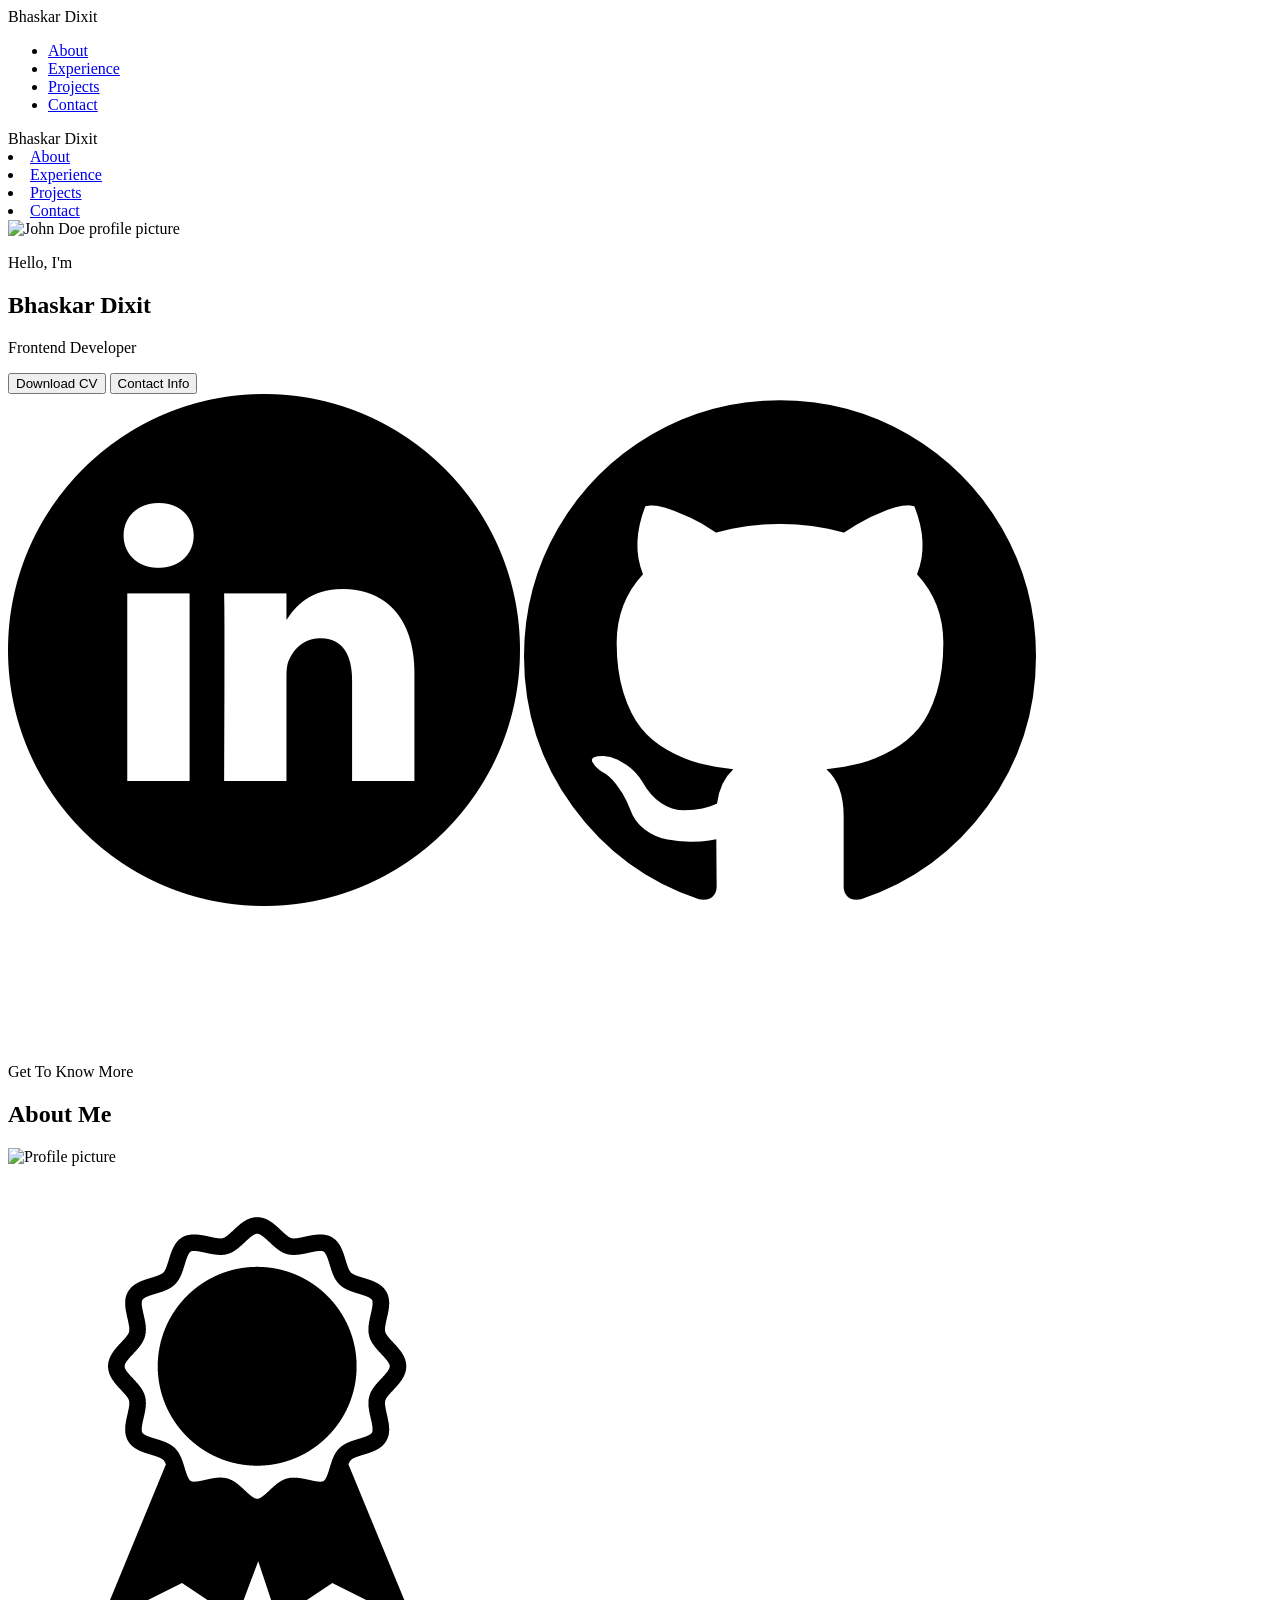
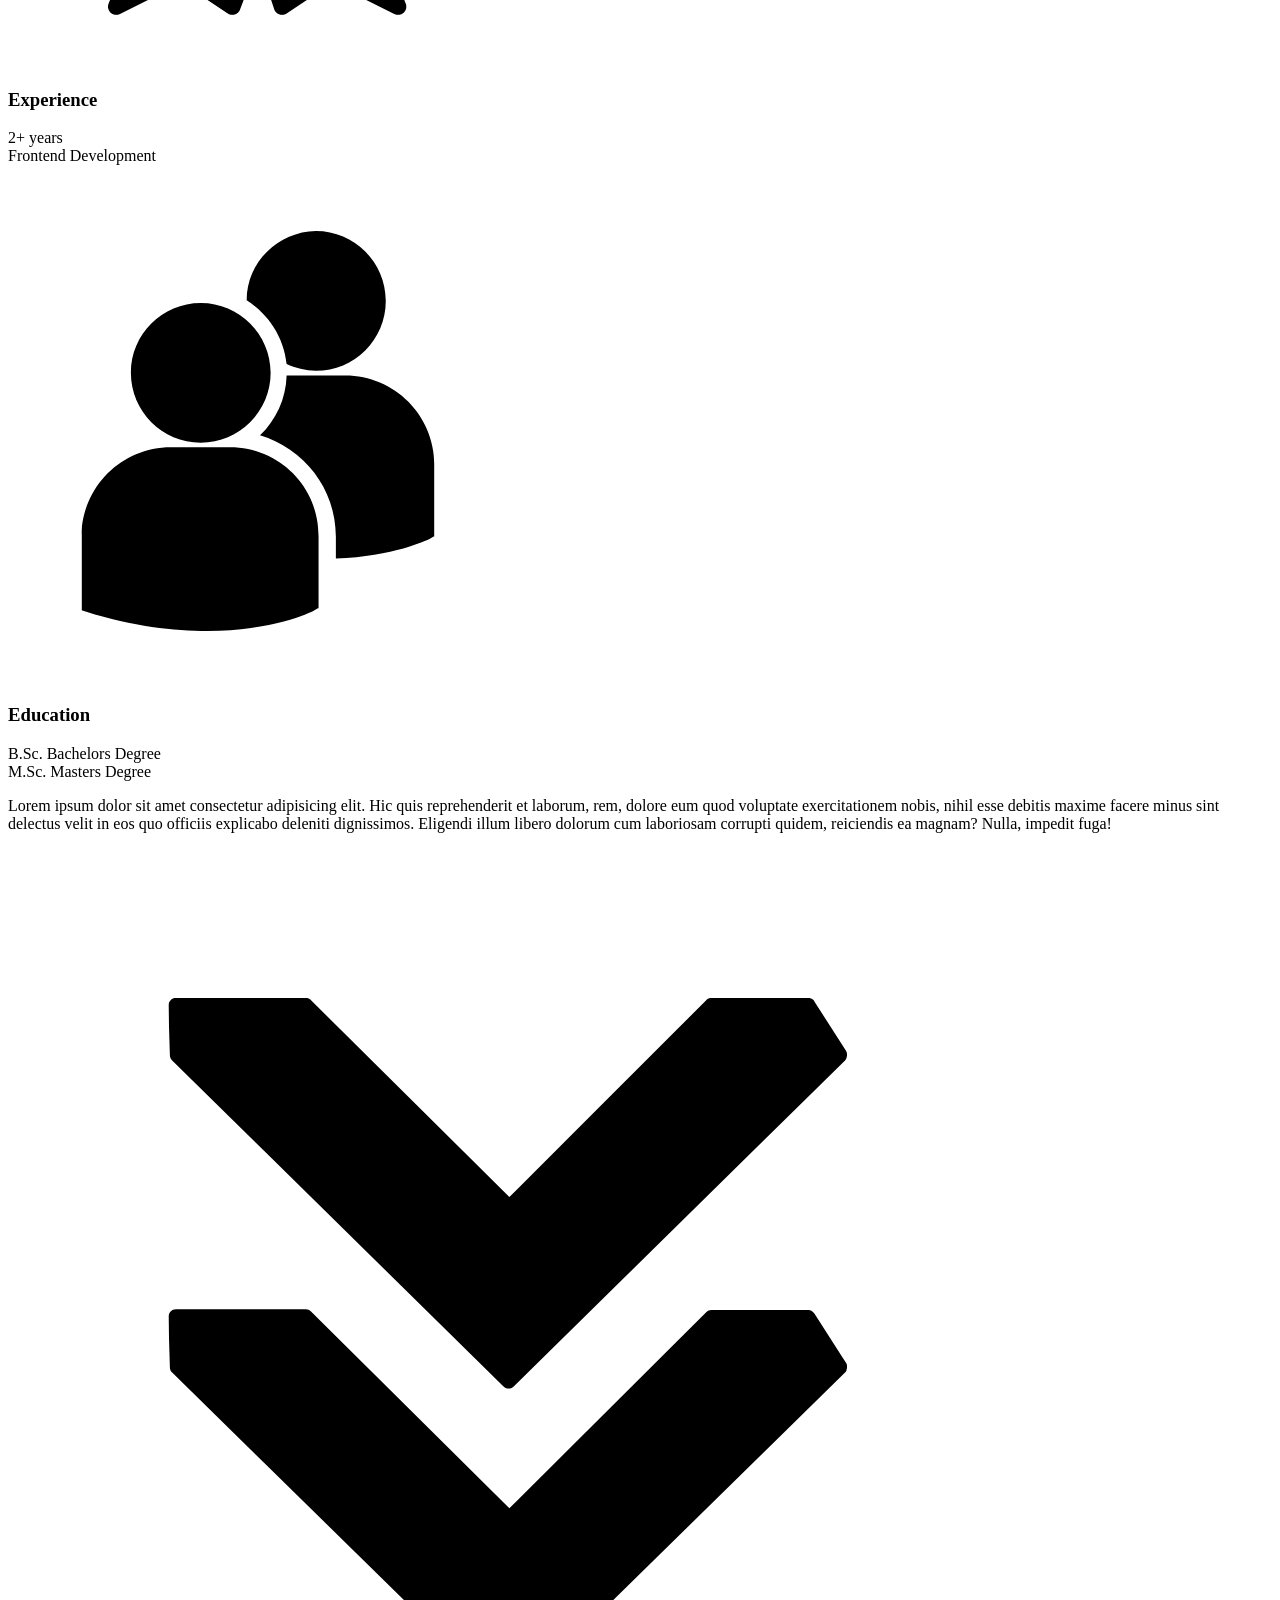
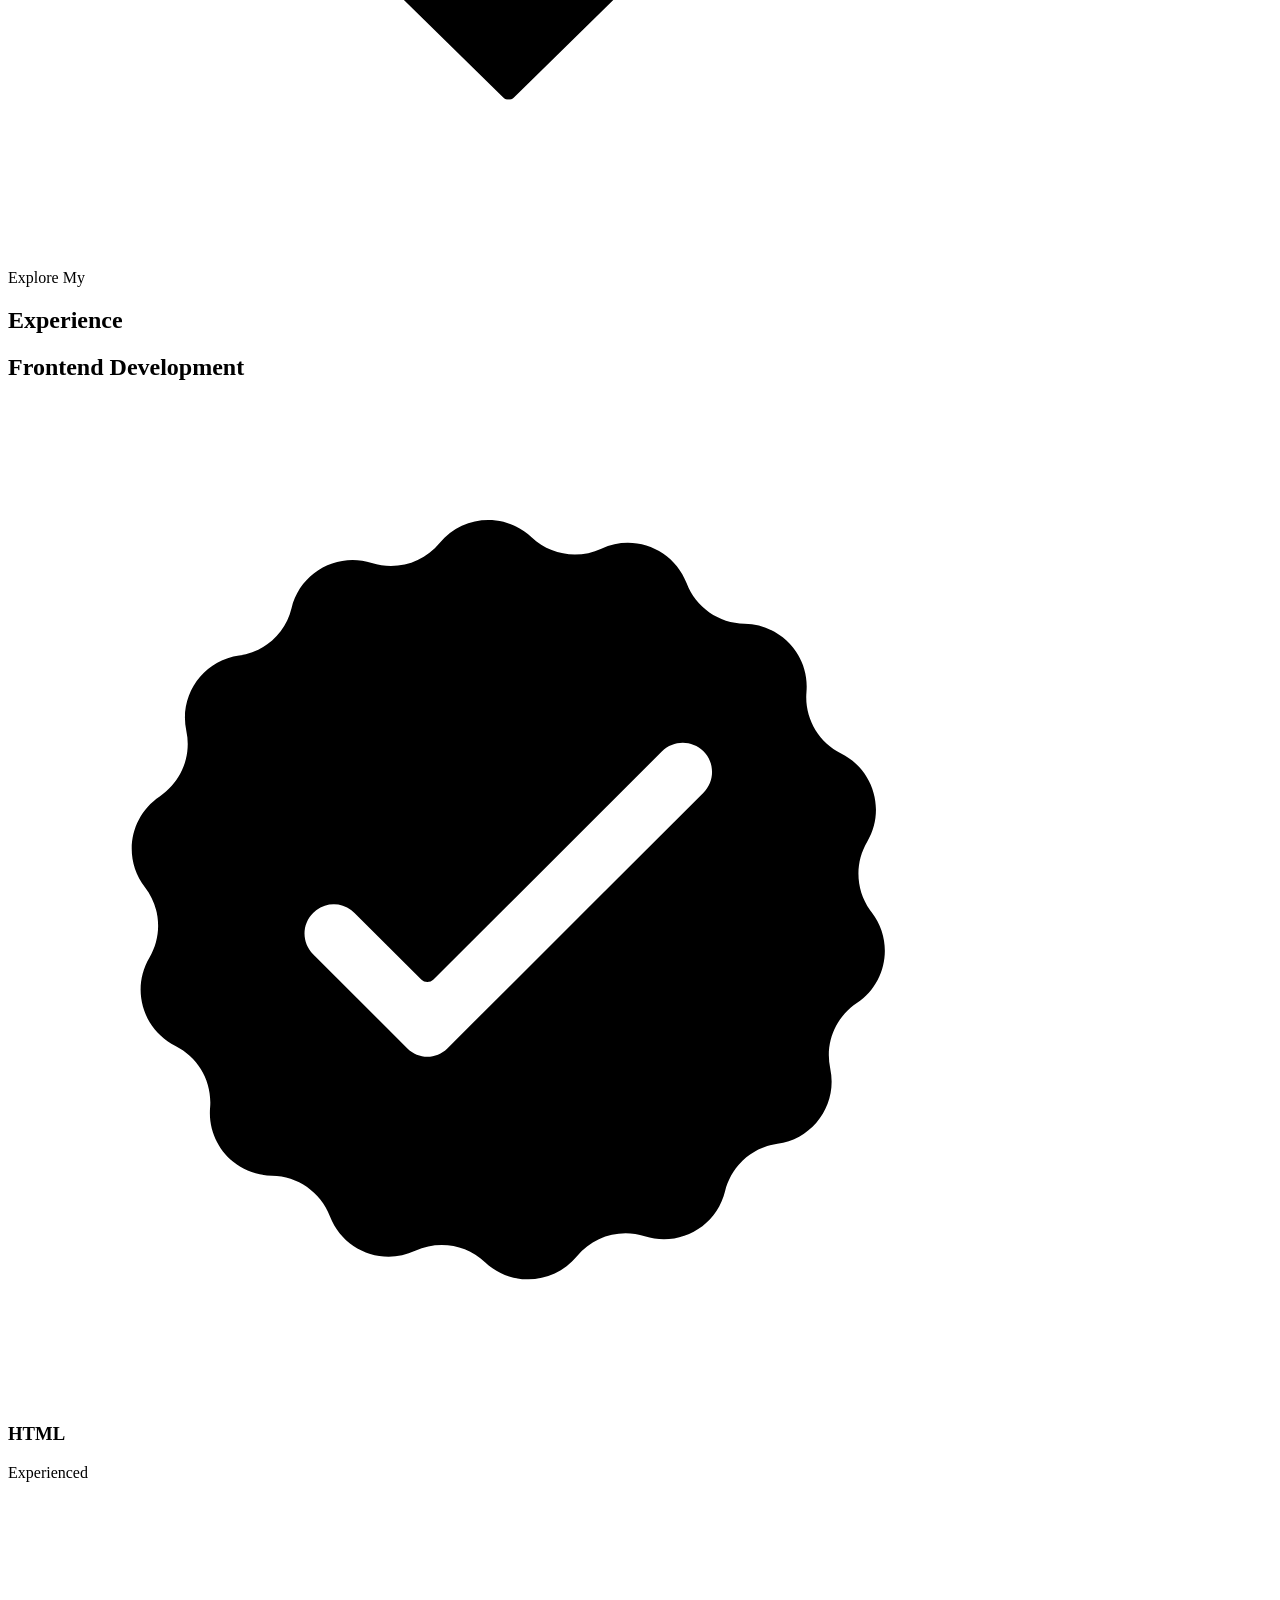
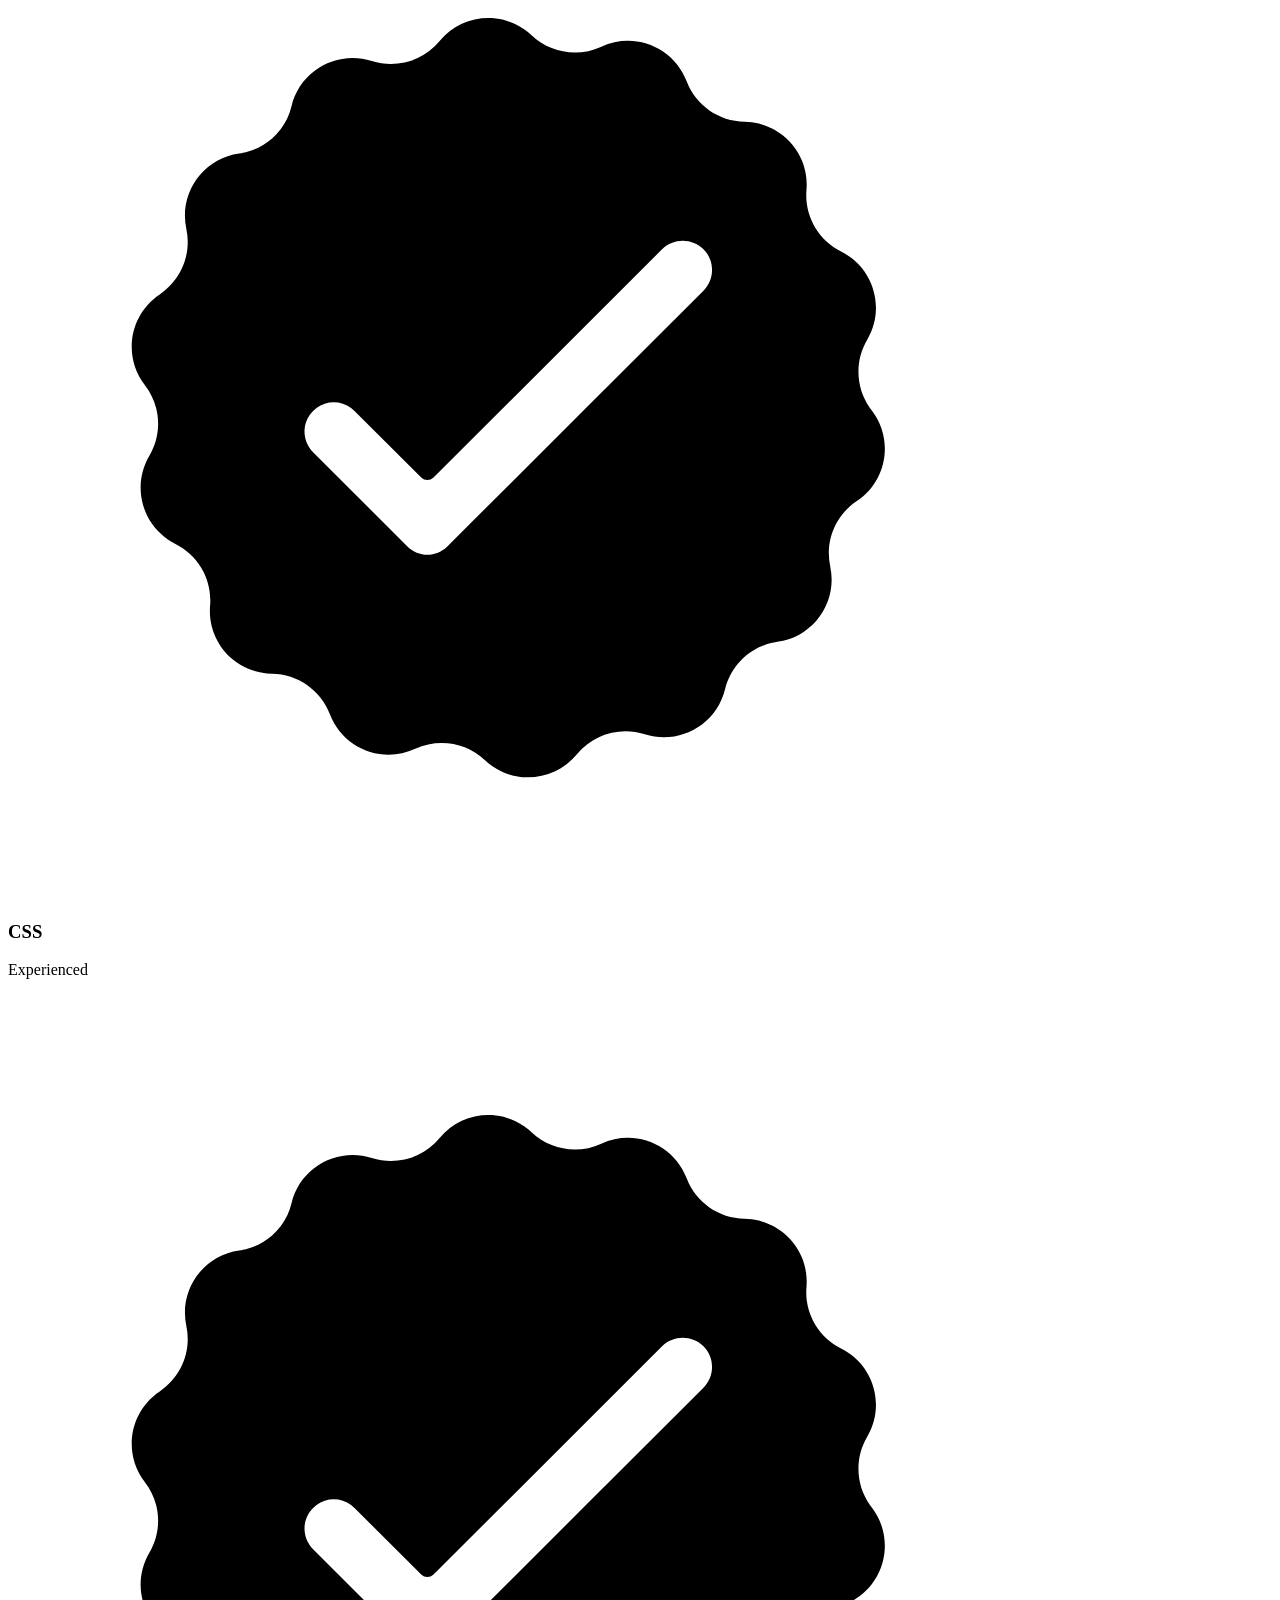
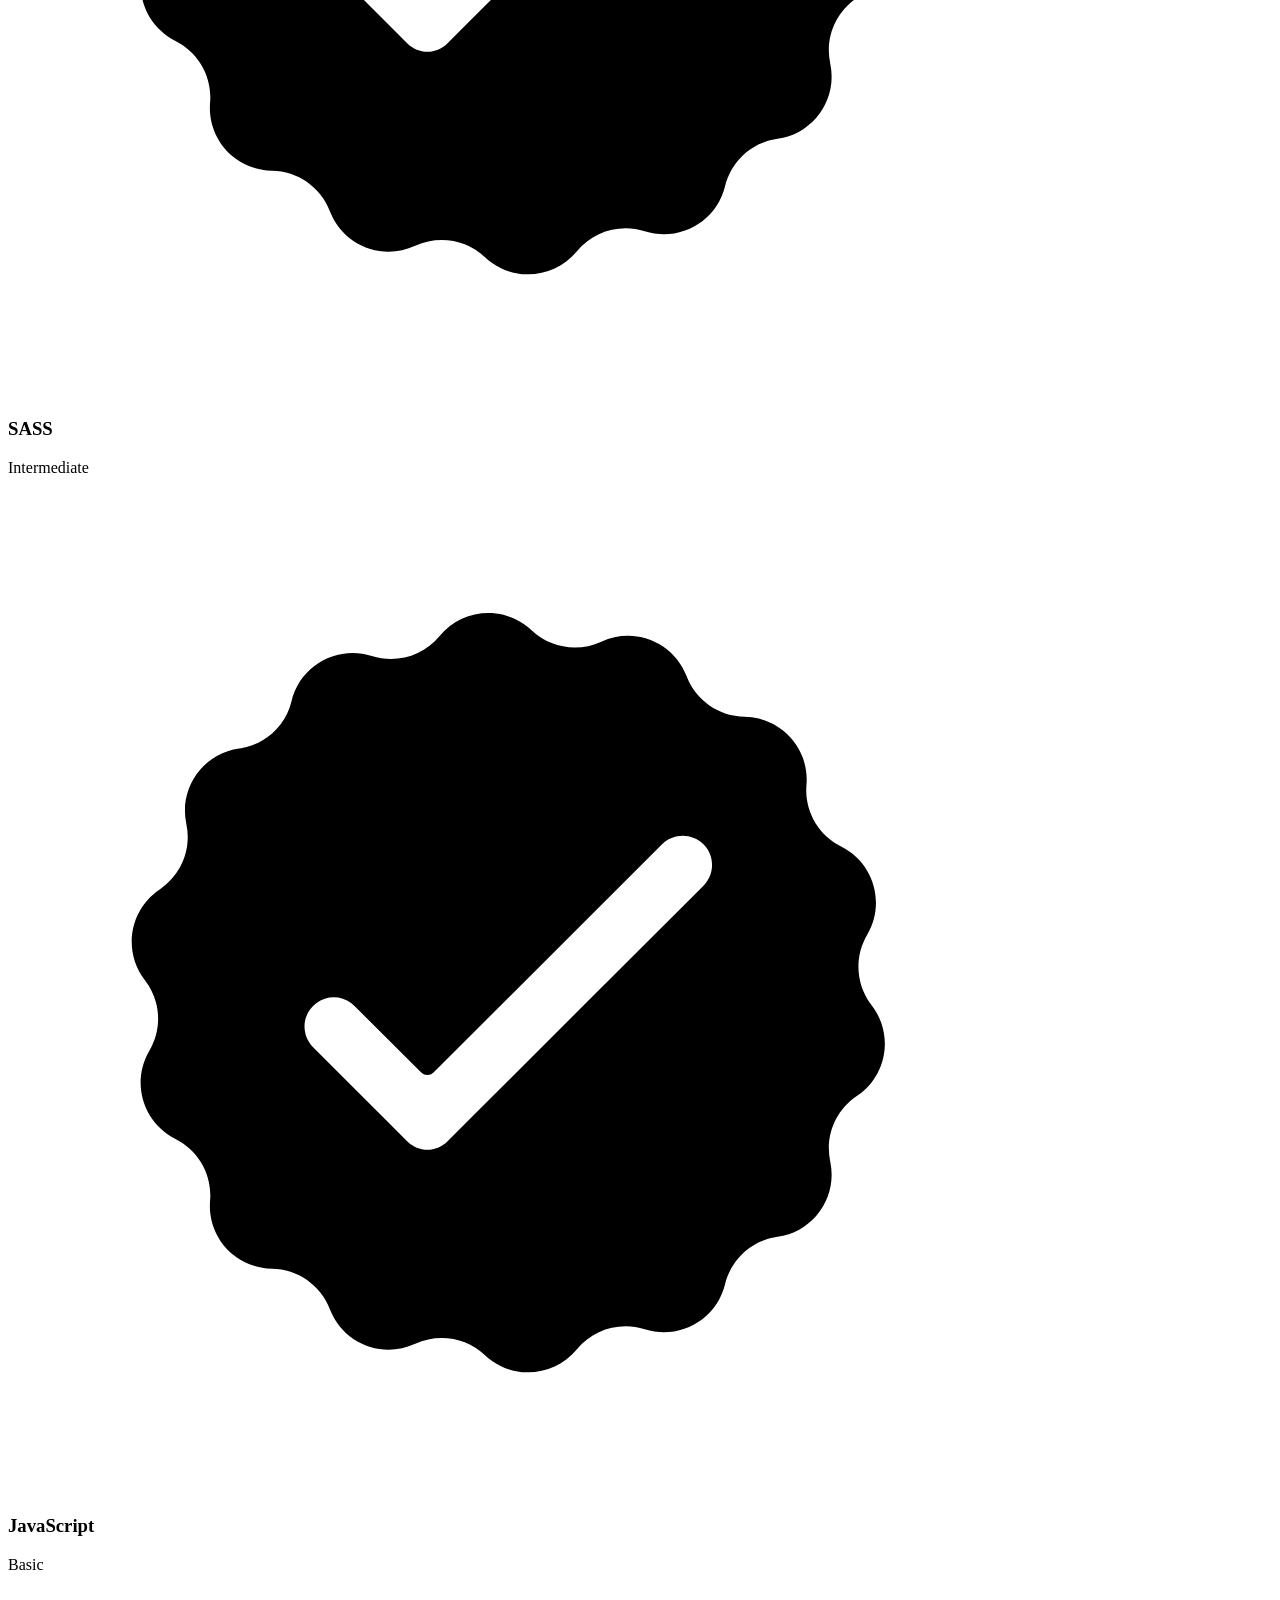
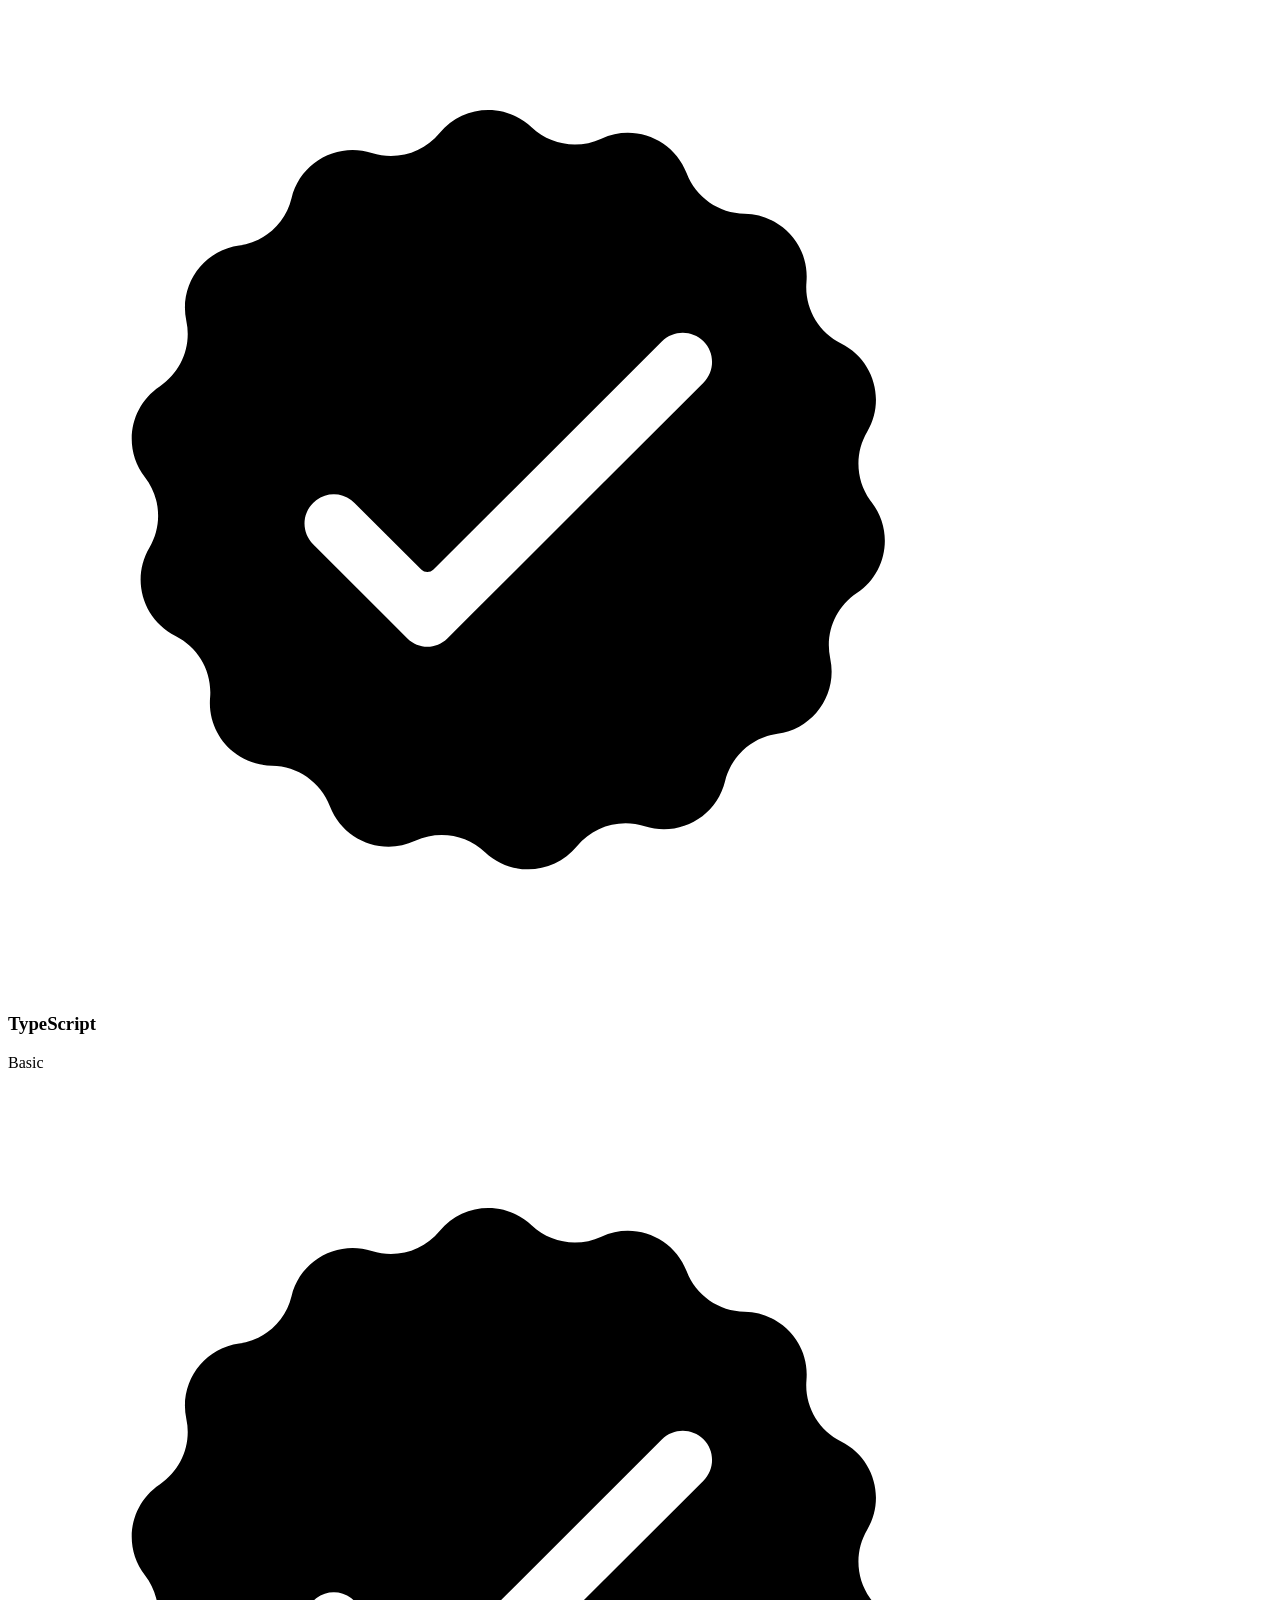
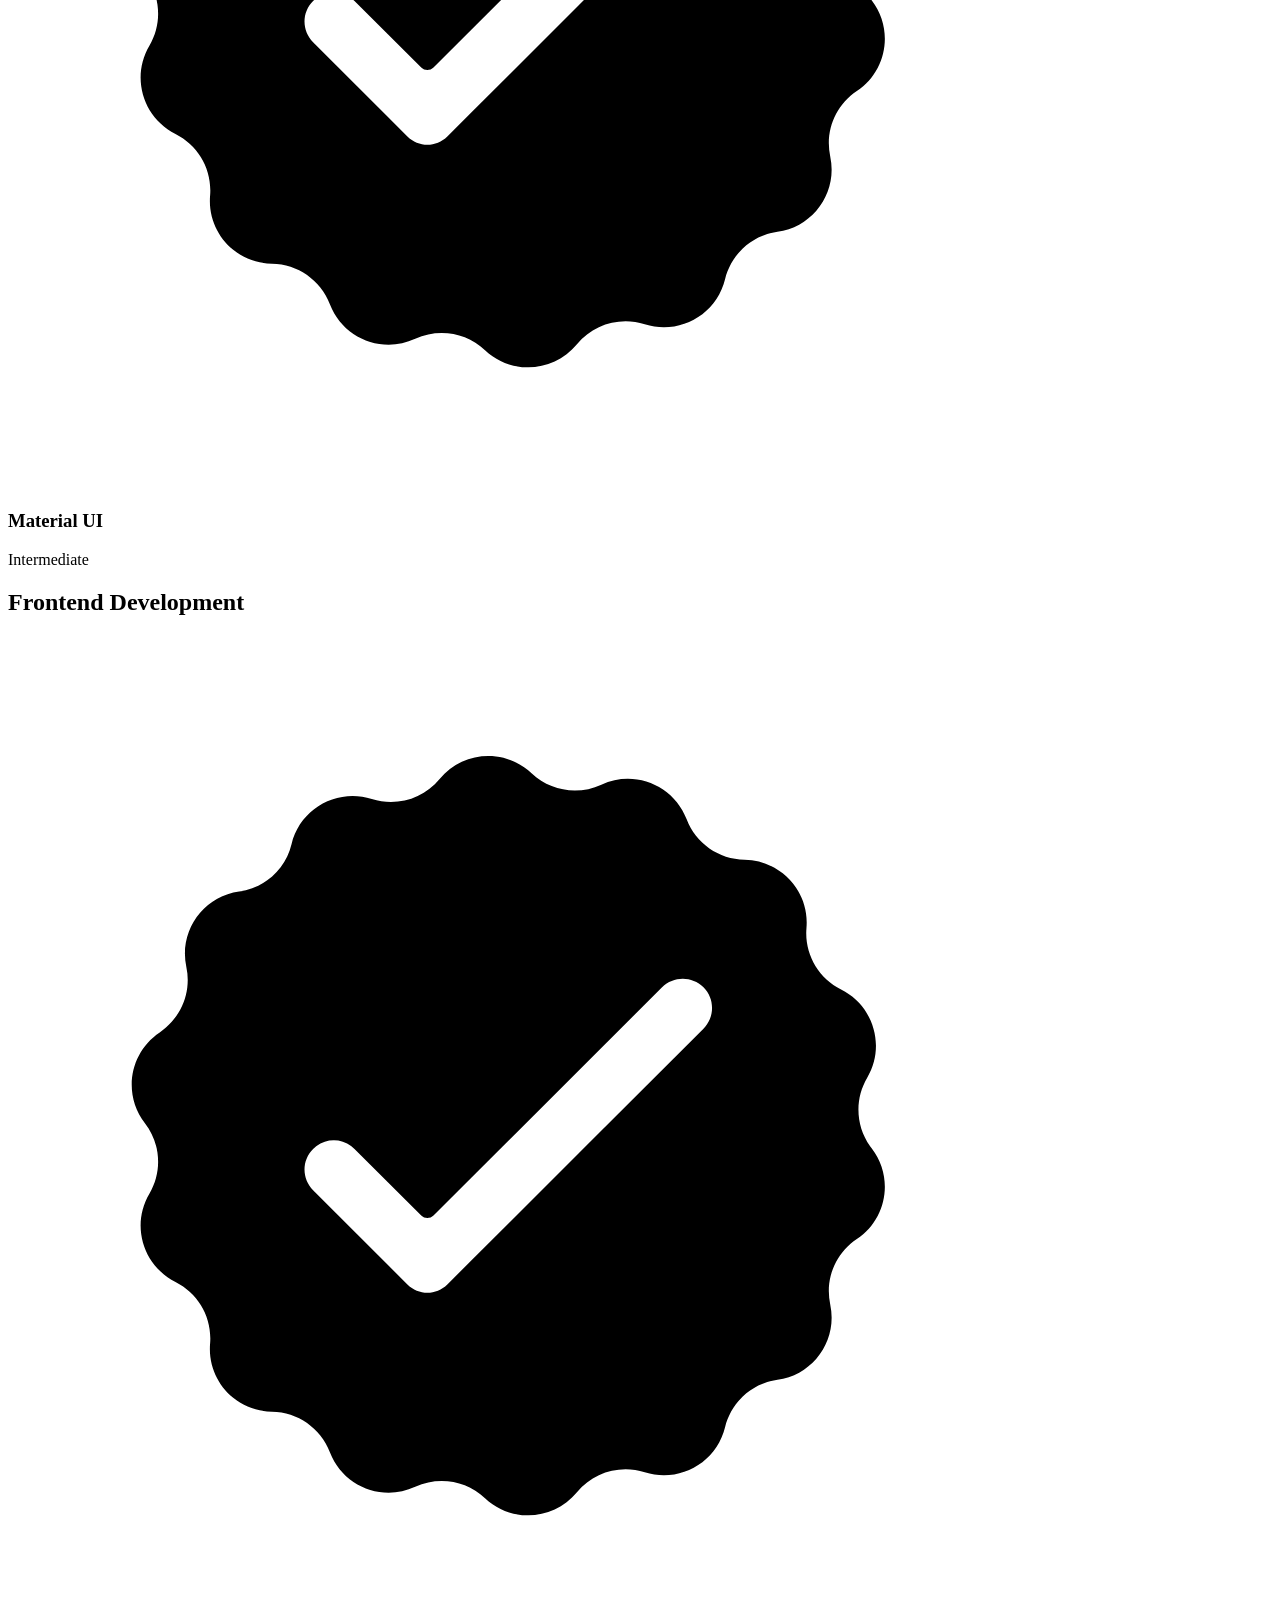
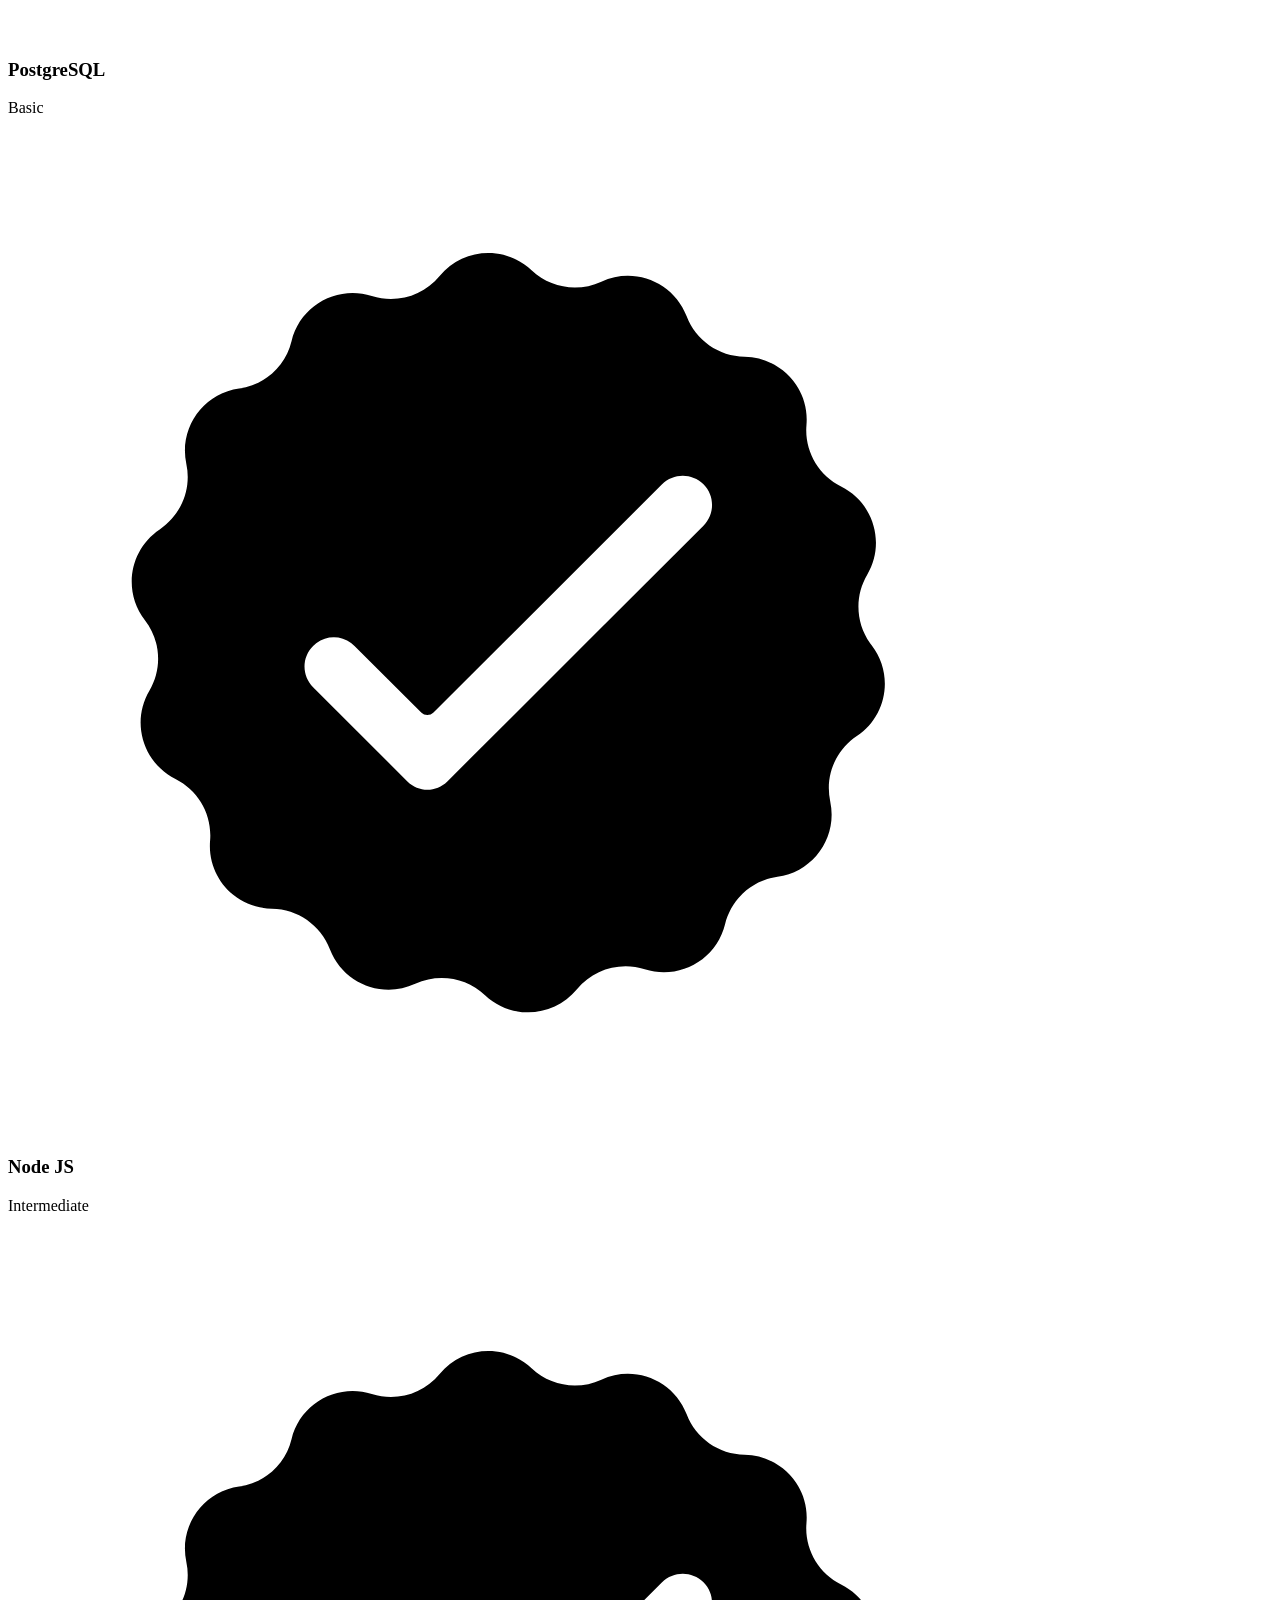
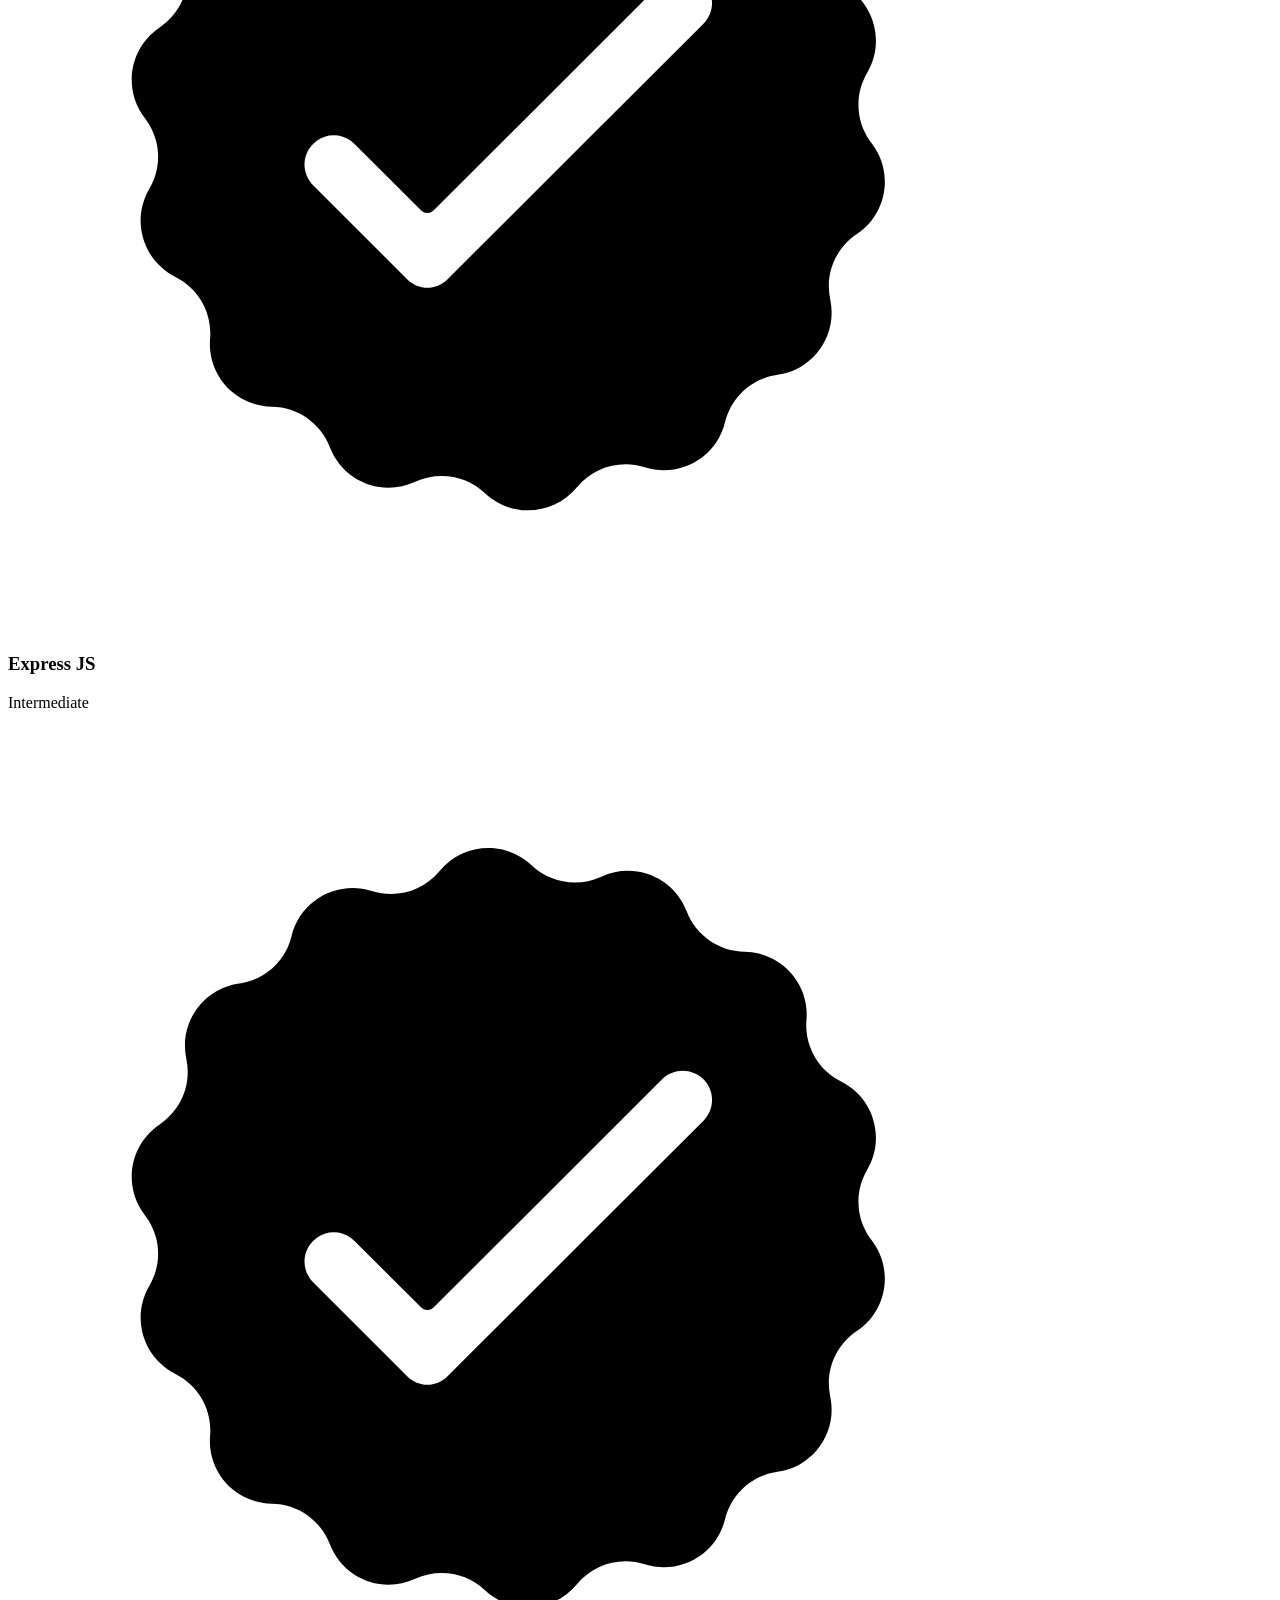
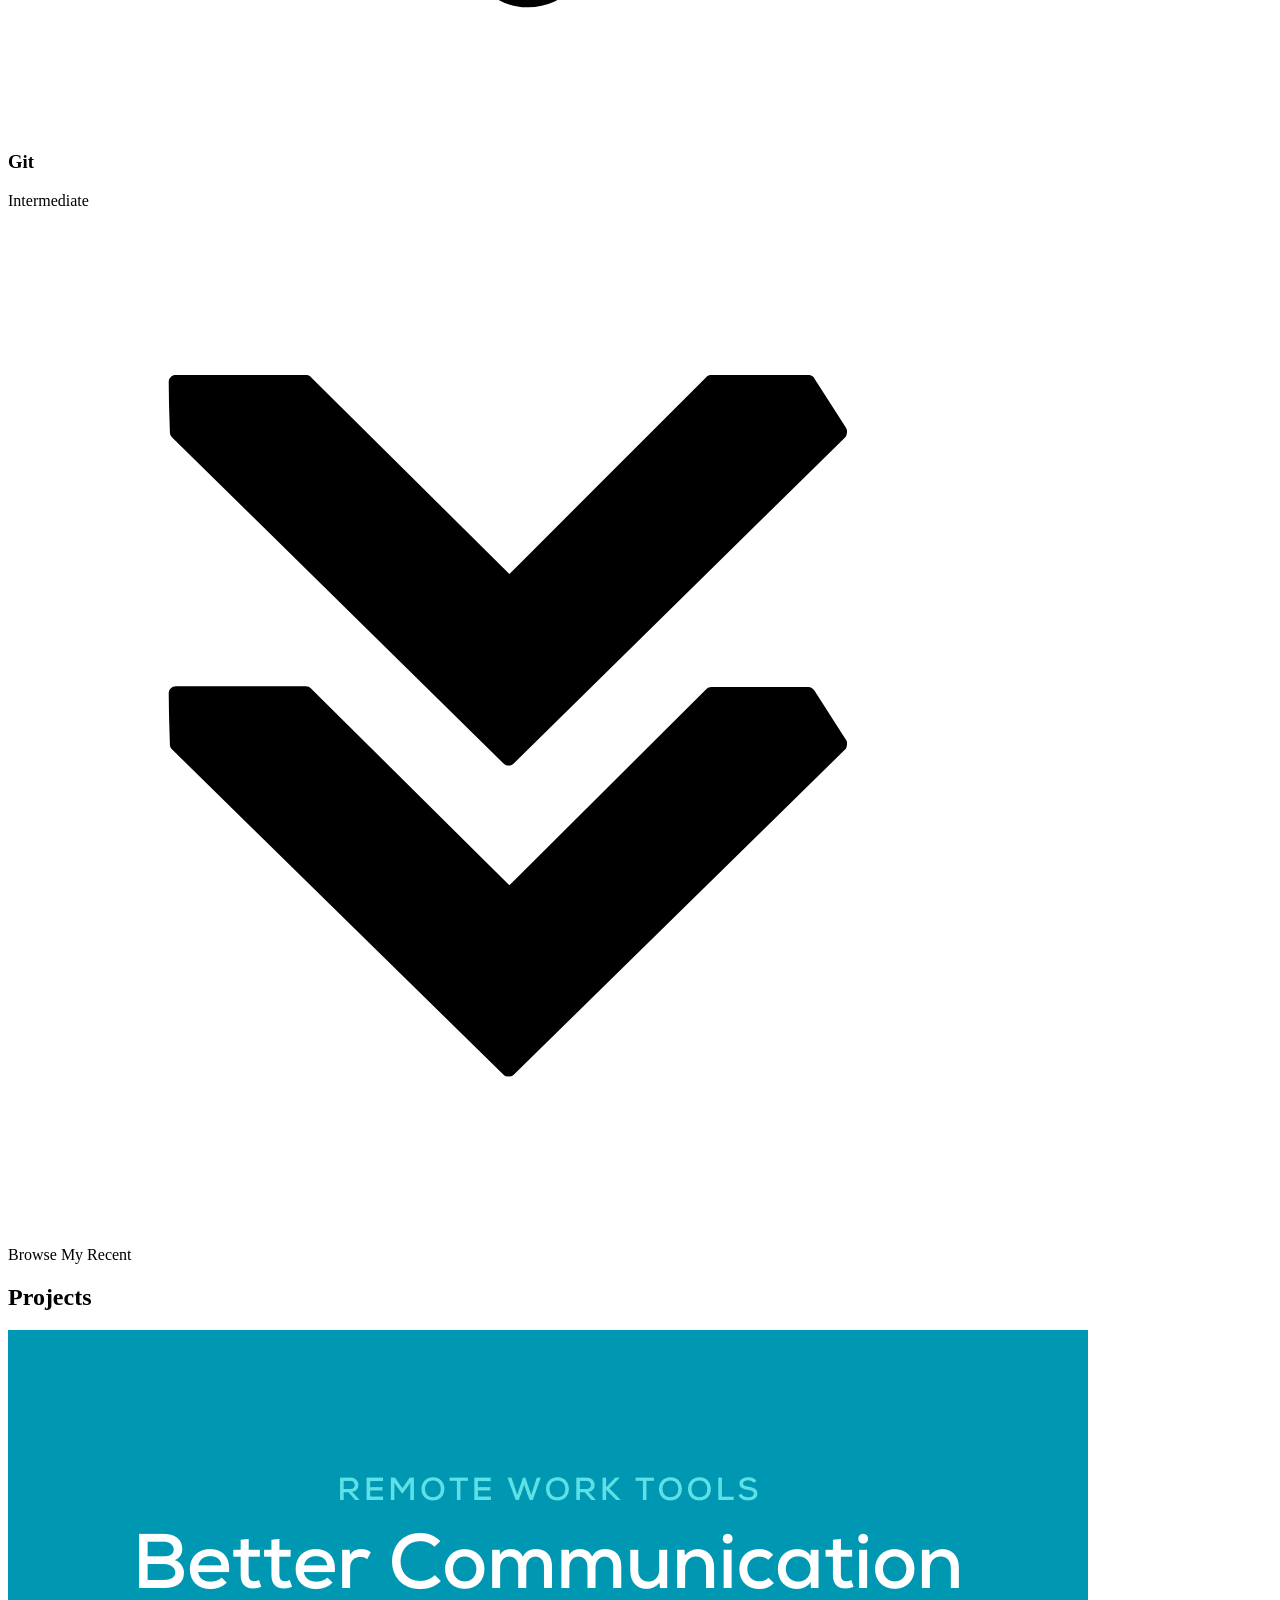
==== index.html @ b4b78319 "init project" ====
<!DOCTYPE html>
<html lang="en">
  <head>
    <meta charset="UTF-8" />
    <meta http-equiv="X-UA-Compatible" content="IE=edge" />
    <meta name="viewport" content="width=device-width, initial-scale=1.0" />
    <title>My Portfolio</title>
    <link rel="stylesheet" href="style.css" />
    <link rel="stylesheet" href="mediaqueries.css" />
  </head>
  <body>
    <nav id="desktop-nav">
      <div class="logo">Bhaskar Dixit</div>
      <div>
        <ul class="nav-links">
          <li><a href="#about">About</a></li>
          <li><a href="#experience">Experience</a></li>
          <li><a href="#projects">Projects</a></li>
          <li><a href="#contact">Contact</a></li>
        </ul>
      </div>
    </nav>
    <nav id="hamburger-nav">
      <div class="logo">Bhaskar Dixit</div>
      <div class="hamburger-menu">
        <div class="hamburger-icon" onclick="toggleMenu()">
          <span></span>
          <span></span>
          <span></span>
        </div>
        <div class="menu-links">
          <li><a href="#about" onclick="toggleMenu()">About</a></li>
          <li><a href="#experience" onclick="toggleMenu()">Experience</a></li>
          <li><a href="#projects" onclick="toggleMenu()">Projects</a></li>
          <li><a href="#contact" onclick="toggleMenu()">Contact</a></li>
        </div>
      </div>
    </nav>
    <section id="profile">
      <div class="section__pic-container">
        <img src="./assets/profile-pic.png" alt="John Doe profile picture" />
      </div>
      <div class="section__text">
        <p class="section__text__p1">Hello, I'm</p>
        <h1 class="title">Bhaskar Dixit</h1>
        <p class="section__text__p2">Frontend Developer</p>
        <div class="btn-container">
          <button
            class="btn btn-color-2"
            onclick="window.open('./assets/resume-example.pdf')"
          >
            Download CV
          </button>
          <button class="btn btn-color-1" onclick="location.href='./#contact'">
            Contact Info
          </button>
        </div>
        <div id="socials-container">
          <img
            src="./assets/linkedin.png"
            alt="My LinkedIn profile"
            class="icon"
            onclick="location.href='https://linkedin.com/'"
          />
          <img
            src="./assets/github.png"
            alt="My Github profile"
            class="icon"
            onclick="location.href='https://github.com/'"
          />
        </div>
      </div>
    </section>
    <section id="about">
      <p class="section__text__p1">Get To Know More</p>
      <h1 class="title">About Me</h1>
      <div class="section-container">
        <div class="section__pic-container">
          <img
            src="./assets/about-pic.png"
            alt="Profile picture"
            class="about-pic"
          />
        </div>
        <div class="about-details-container">
          <div class="about-containers">
            <div class="details-container">
              <img
                src="./assets/experience.png"
                alt="Experience icon"
                class="icon"
              />
              <h3>Experience</h3>
              <p>2+ years <br />Frontend Development</p>
            </div>
            <div class="details-container">
              <img
                src="./assets/education.png"
                alt="Education icon"
                class="icon"
              />
              <h3>Education</h3>
              <p>B.Sc. Bachelors Degree<br />M.Sc. Masters Degree</p>
            </div>
          </div>
          <div class="text-container">
            <p>
              Lorem ipsum dolor sit amet consectetur adipisicing elit. Hic quis
              reprehenderit et laborum, rem, dolore eum quod voluptate
              exercitationem nobis, nihil esse debitis maxime facere minus sint
              delectus velit in eos quo officiis explicabo deleniti dignissimos.
              Eligendi illum libero dolorum cum laboriosam corrupti quidem,
              reiciendis ea magnam? Nulla, impedit fuga!
            </p>
          </div>
        </div>
      </div>
      <img
        src="./assets/arrow.png"
        alt="Arrow icon"
        class="icon arrow"
        onclick="location.href='./#experience'"
      />
    </section>
    <section id="experience">
      <p class="section__text__p1">Explore My</p>
      <h1 class="title">Experience</h1>
      <div class="experience-details-container">
        <div class="about-containers">
          <div class="details-container">
            <h2 class="experience-sub-title">Frontend Development</h2>
            <div class="article-container">
              <article>
                <img
                  src="./assets/checkmark.png"
                  alt="Experience icon"
                  class="icon"
                />
                <div>
                  <h3>HTML</h3>
                  <p>Experienced</p>
                </div>
              </article>
              <article>
                <img
                  src="./assets/checkmark.png"
                  alt="Experience icon"
                  class="icon"
                />
                <div>
                  <h3>CSS</h3>
                  <p>Experienced</p>
                </div>
              </article>
              <article>
                <img
                  src="./assets/checkmark.png"
                  alt="Experience icon"
                  class="icon"
                />
                <div>
                  <h3>SASS</h3>
                  <p>Intermediate</p>
                </div>
              </article>
              <article>
                <img
                  src="./assets/checkmark.png"
                  alt="Experience icon"
                  class="icon"
                />
                <div>
                  <h3>JavaScript</h3>
                  <p>Basic</p>
                </div>
              </article>
              <article>
                <img
                  src="./assets/checkmark.png"
                  alt="Experience icon"
                  class="icon"
                />
                <div>
                  <h3>TypeScript</h3>
                  <p>Basic</p>
                </div>
              </article>
              <article>
                <img
                  src="./assets/checkmark.png"
                  alt="Experience icon"
                  class="icon"
                />
                <div>
                  <h3>Material UI</h3>
                  <p>Intermediate</p>
                </div>
              </article>
            </div>
          </div>
          <div class="details-container">
            <h2 class="experience-sub-title">Frontend Development</h2>
            <div class="article-container">
              <article>
                <img
                  src="./assets/checkmark.png"
                  alt="Experience icon"
                  class="icon"
                />
                <div>
                  <h3>PostgreSQL</h3>
                  <p>Basic</p>
                </div>
              </article>
              <article>
                <img
                  src="./assets/checkmark.png"
                  alt="Experience icon"
                  class="icon"
                />
                <div>
                  <h3>Node JS</h3>
                  <p>Intermediate</p>
                </div>
              </article>
              <article>
                <img
                  src="./assets/checkmark.png"
                  alt="Experience icon"
                  class="icon"
                />
                <div>
                  <h3>Express JS</h3>
                  <p>Intermediate</p>
                </div>
              </article>
              <article>
                <img
                  src="./assets/checkmark.png"
                  alt="Experience icon"
                  class="icon"
                />
                <div>
                  <h3>Git</h3>
                  <p>Intermediate</p>
                </div>
              </article>
            </div>
          </div>
        </div>
      </div>
      <img
        src="./assets/arrow.png"
        alt="Arrow icon"
        class="icon arrow"
        onclick="location.href='./#projects'"
      />
    </section>
    <section id="projects">
      <p class="section__text__p1">Browse My Recent</p>
      <h1 class="title">Projects</h1>
      <div class="experience-details-container">
        <div class="about-containers">
          <div class="details-container color-container">
            <div class="article-container">
              <img
                src="./assets/project-1.png"
                alt="Project 1"
                class="project-img"
              />
            </div>
            <h2 class="experience-sub-title project-title">Project One</h2>
            <div class="btn-container">
              <button
                class="btn btn-color-2 project-btn"
                onclick="location.href='https://github.com/'"
              >
                Github
              </button>
              <button
                class="btn btn-color-2 project-btn"
                onclick="location.href='https://github.com/'"
              >
                Live Demo
              </button>
            </div>
          </div>
          <div class="details-container color-container">
            <div class="article-container">
              <img
                src="./assets/project-2.png"
                alt="Project 2"
                class="project-img"
              />
            </div>
            <h2 class="experience-sub-title project-title">Project Two</h2>
            <div class="btn-container">
              <button
                class="btn btn-color-2 project-btn"
                onclick="location.href='https://github.com/'"
              >
                Github
              </button>
              <button
                class="btn btn-color-2 project-btn"
                onclick="location.href='https://github.com/'"
              >
                Live Demo
              </button>
            </div>
          </div>
          <div class="details-container color-container">
            <div class="article-container">
              <img
                src="./assets/project-3.png"
                alt="Project 3"
                class="project-img"
              />
            </div>
            <h2 class="experience-sub-title project-title">Project Three</h2>
            <div class="btn-container">
              <button
                class="btn btn-color-2 project-btn"
                onclick="location.href='https://github.com/'"
              >
                Github
              </button>
              <button
                class="btn btn-color-2 project-btn"
                onclick="location.href='https://github.com/'"
              >
                Live Demo
              </button>
            </div>
          </div>
        </div>
      </div>
      <img
        src="./assets/arrow.png"
        alt="Arrow icon"
        class="icon arrow"
        onclick="location.href='./#contact'"
      />
    </section>
    <section id="contact">
      <p class="section__text__p1">Get in Touch</p>
      <h1 class="title">Contact Me</h1>
      <div class="contact-info-upper-container">
        <div class="contact-info-container">
          <img
            src="./assets/email.png"
            alt="Email icon"
            class="icon contact-icon email-icon"
          />
          <p><a href="mailto:examplemail@gmail.com">dixit.bhaskar@outlook.com</a></p>
        </div>
        <div class="contact-info-container">
          <img
            src="./assets/linkedin.png"
            alt="LinkedIn icon"
            class="icon contact-icon"
          />
          <p><a href="https://www.linkedin.com/bhaskar-dixit">LinkedIn</a></p>
        </div>
      </div>
    </section>
    <footer>
      <nav>
        <div class="nav-links-container">
          <ul class="nav-links">
            <li><a href="#about">About</a></li>
            <li><a href="#experience">Experience</a></li>
            <li><a href="#projects">Projects</a></li>
            <li><a href="#contact">Contact</a></li>
          </ul>
        </div>
      </nav>
      <p>Copyright &#169; 2023 John Doe. All Rights Reserved.</p>
    </footer>
    <script src="script.js"></script>
  </body>
</html>
---- mediaqueries.css ----
@media screen and (max-width: 1400px) {
  #profile {
    height: 83vh;
    margin-bottom: 6rem;
  }
  .about-containers {
    flex-wrap: wrap;
  }
  #contact,
  #projects {
    height: fit-content;
  }
}

@media screen and (max-width: 1200px) {
  #desktop-nav {
    display: none;
  }
  #hamburger-nav {
    display: flex;
  }
  #experience,
  .experience-details-container {
    margin-top: 2rem;
  }
  #profile,
  .section-container {
    display: block;
  }
  .arrow {
    display: none;
  }
  section,
  .section-container {
    height: fit-content;
  }
  section {
    margin: 0 5%;
  }
  .section__pic-container {
    width: 275px;
    height: 275px;
    margin: 0 auto 2rem;
  }
  .about-containers {
    margin-top: 0;
  }
}

@media screen and (max-width: 600px) {
  #contact,
  footer {
    height: 40vh;
  }
  #profile {
    height: 83vh;
    margin-bottom: 0;
  }
  article {
    font-size: 1rem;
  }
  footer nav {
    height: fit-content;
    margin-bottom: 2rem;
  }
  .about-containers,
  .contact-info-upper-container,
  .btn-container {
    flex-wrap: wrap;
  }
  .contact-info-container {
    margin: 0;
  }
  .contact-info-container p,
  .nav-links li a {
    font-size: 1rem;
  }
  .experience-sub-title {
    font-size: 1.25rem;
  }
  .logo {
    font-size: 1.5rem;
  }
  .nav-links {
    flex-direction: column;
    gap: 0.5rem;
    text-align: center;
  }
  .section__pic-container {
    width: auto;
    height: 46vw;
    justify-content: center;
  }
  .section__text__p2 {
    font-size: 1.25rem;
  }
  .title {
    font-size: 2rem;
  }
  .text-container {
    text-align: justify;
  }
}
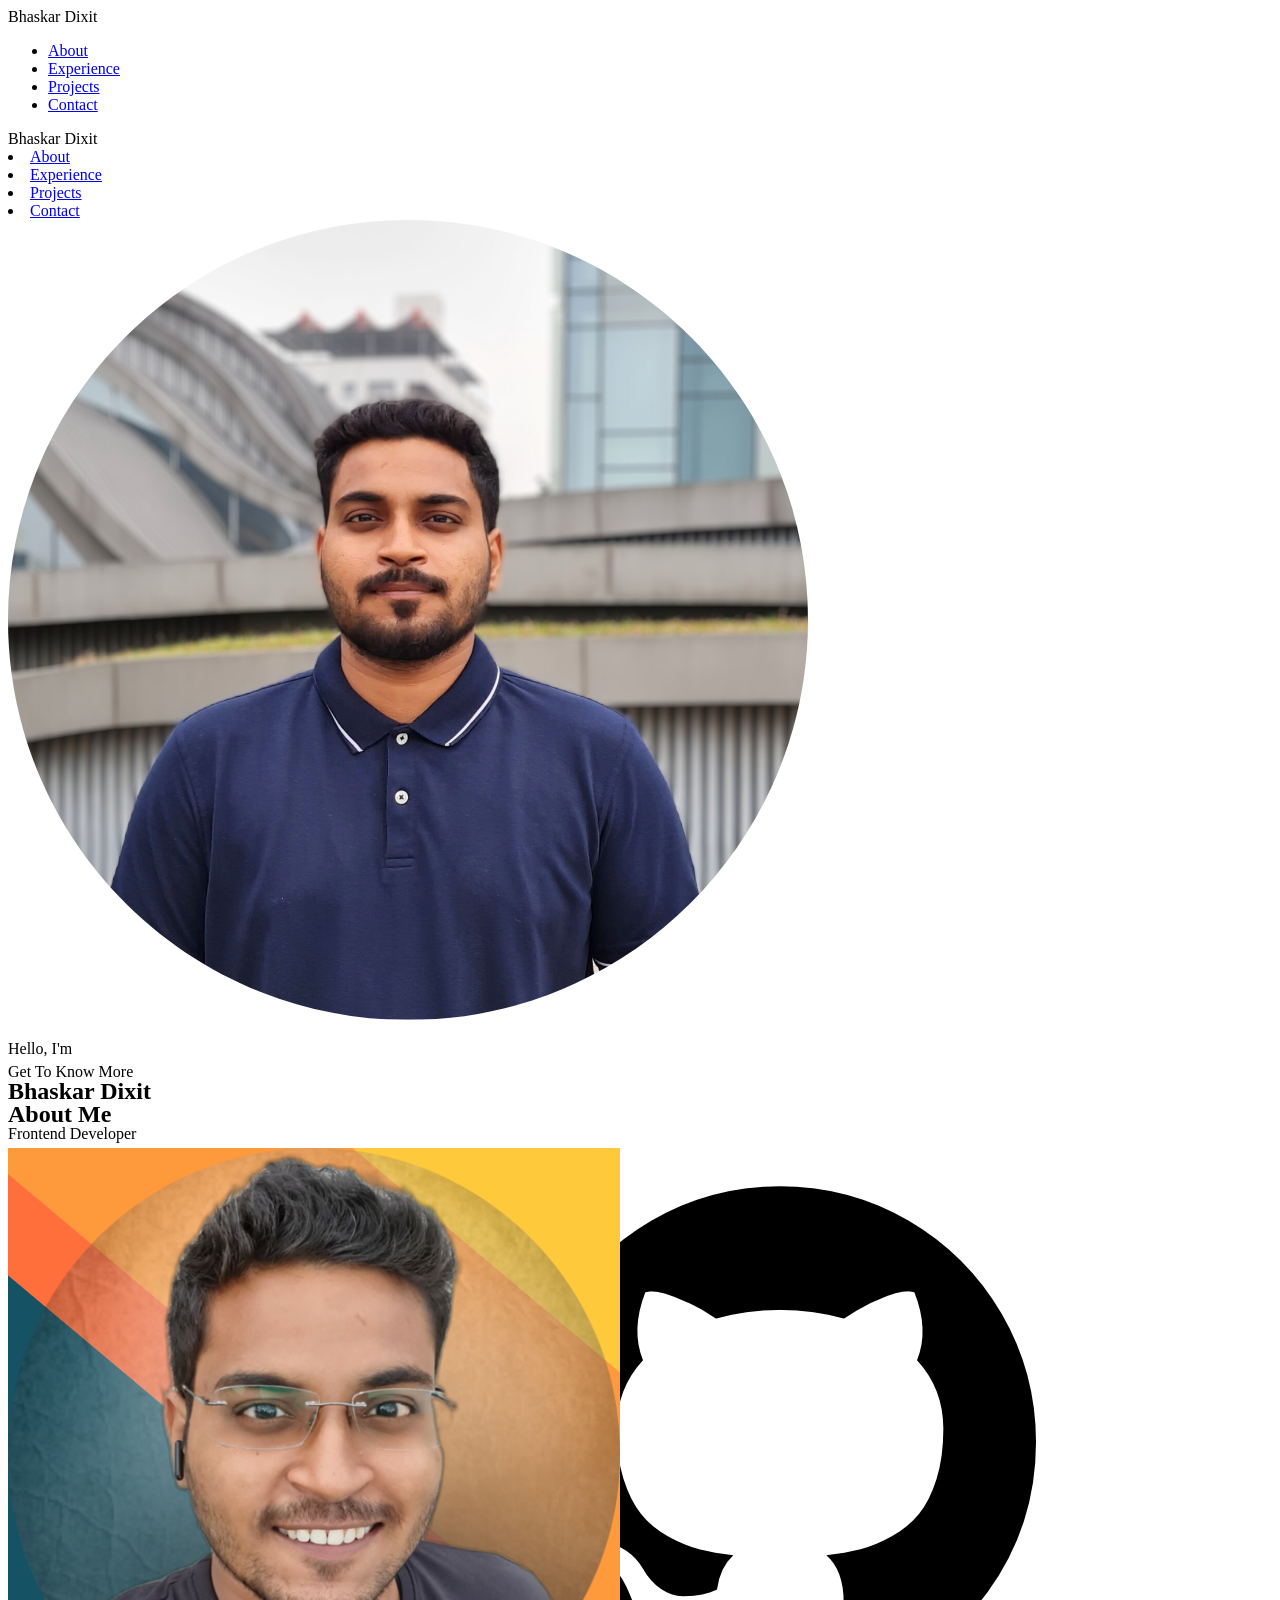
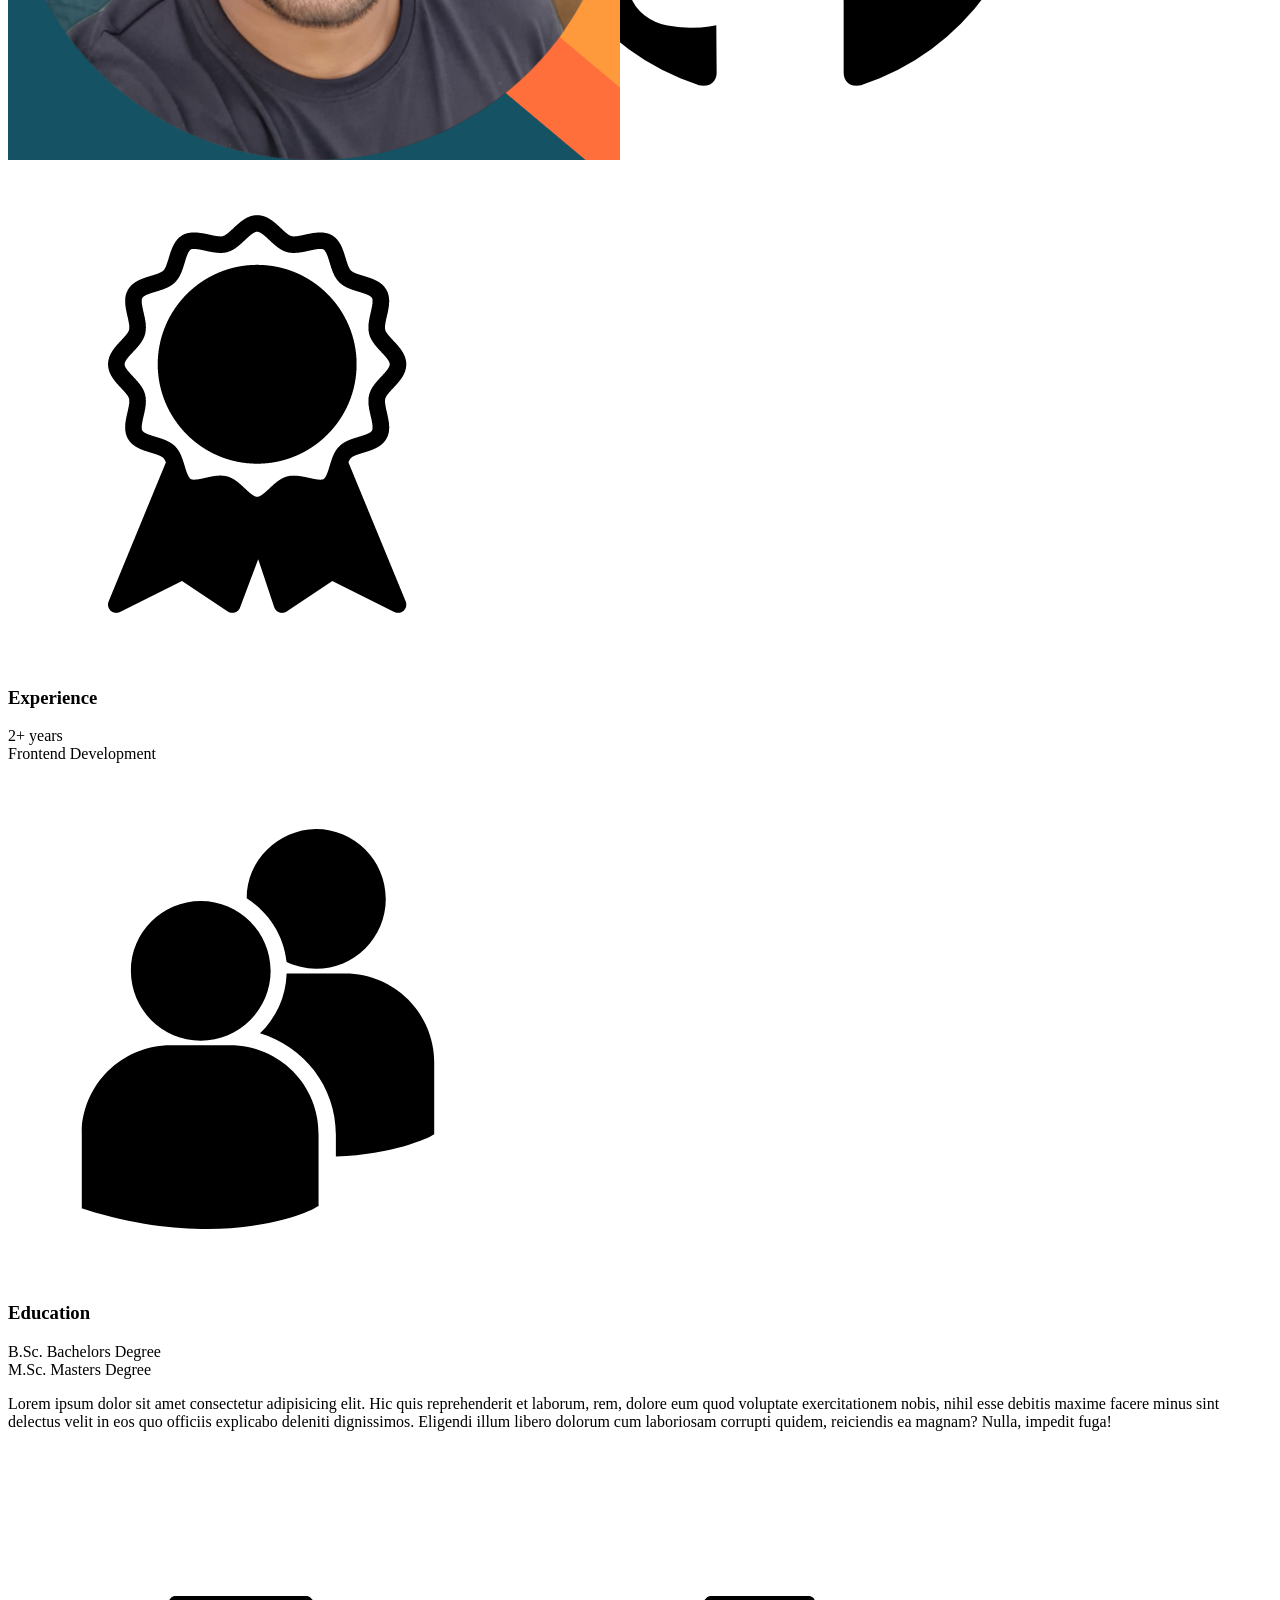
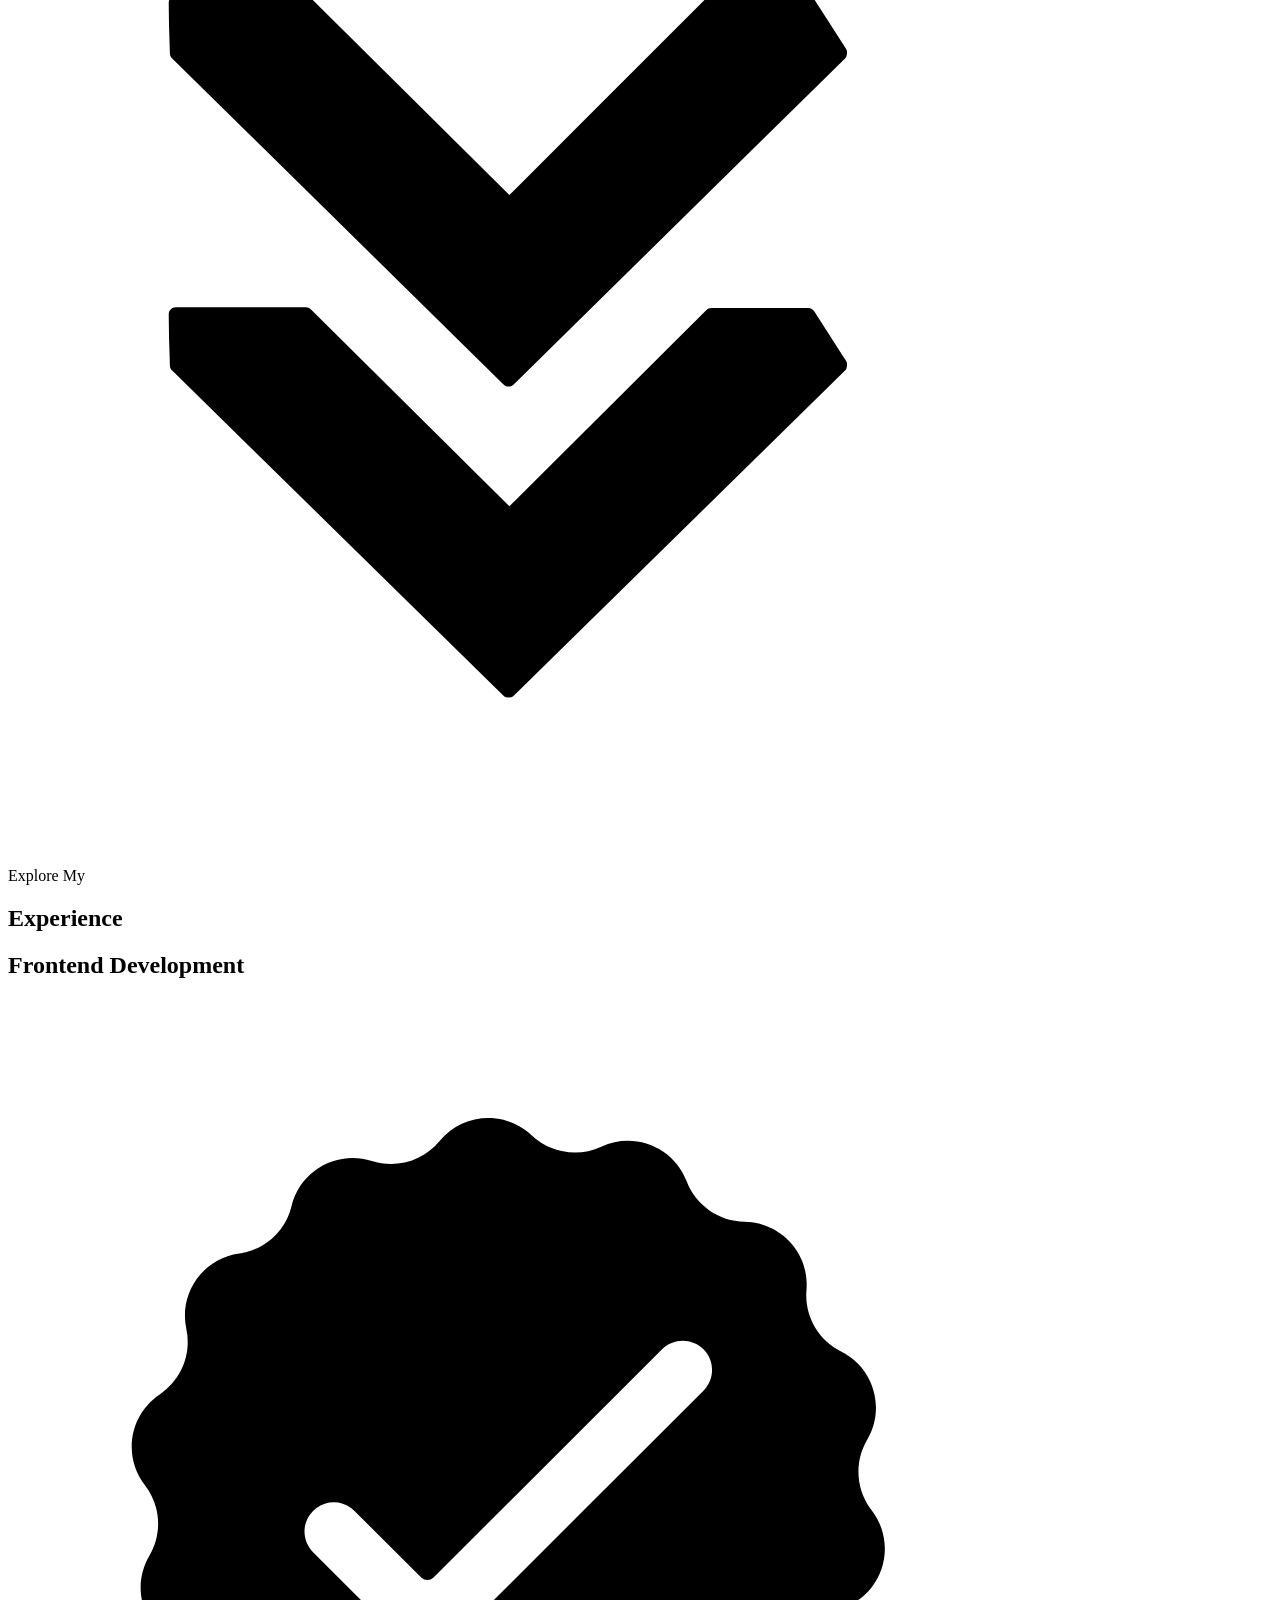
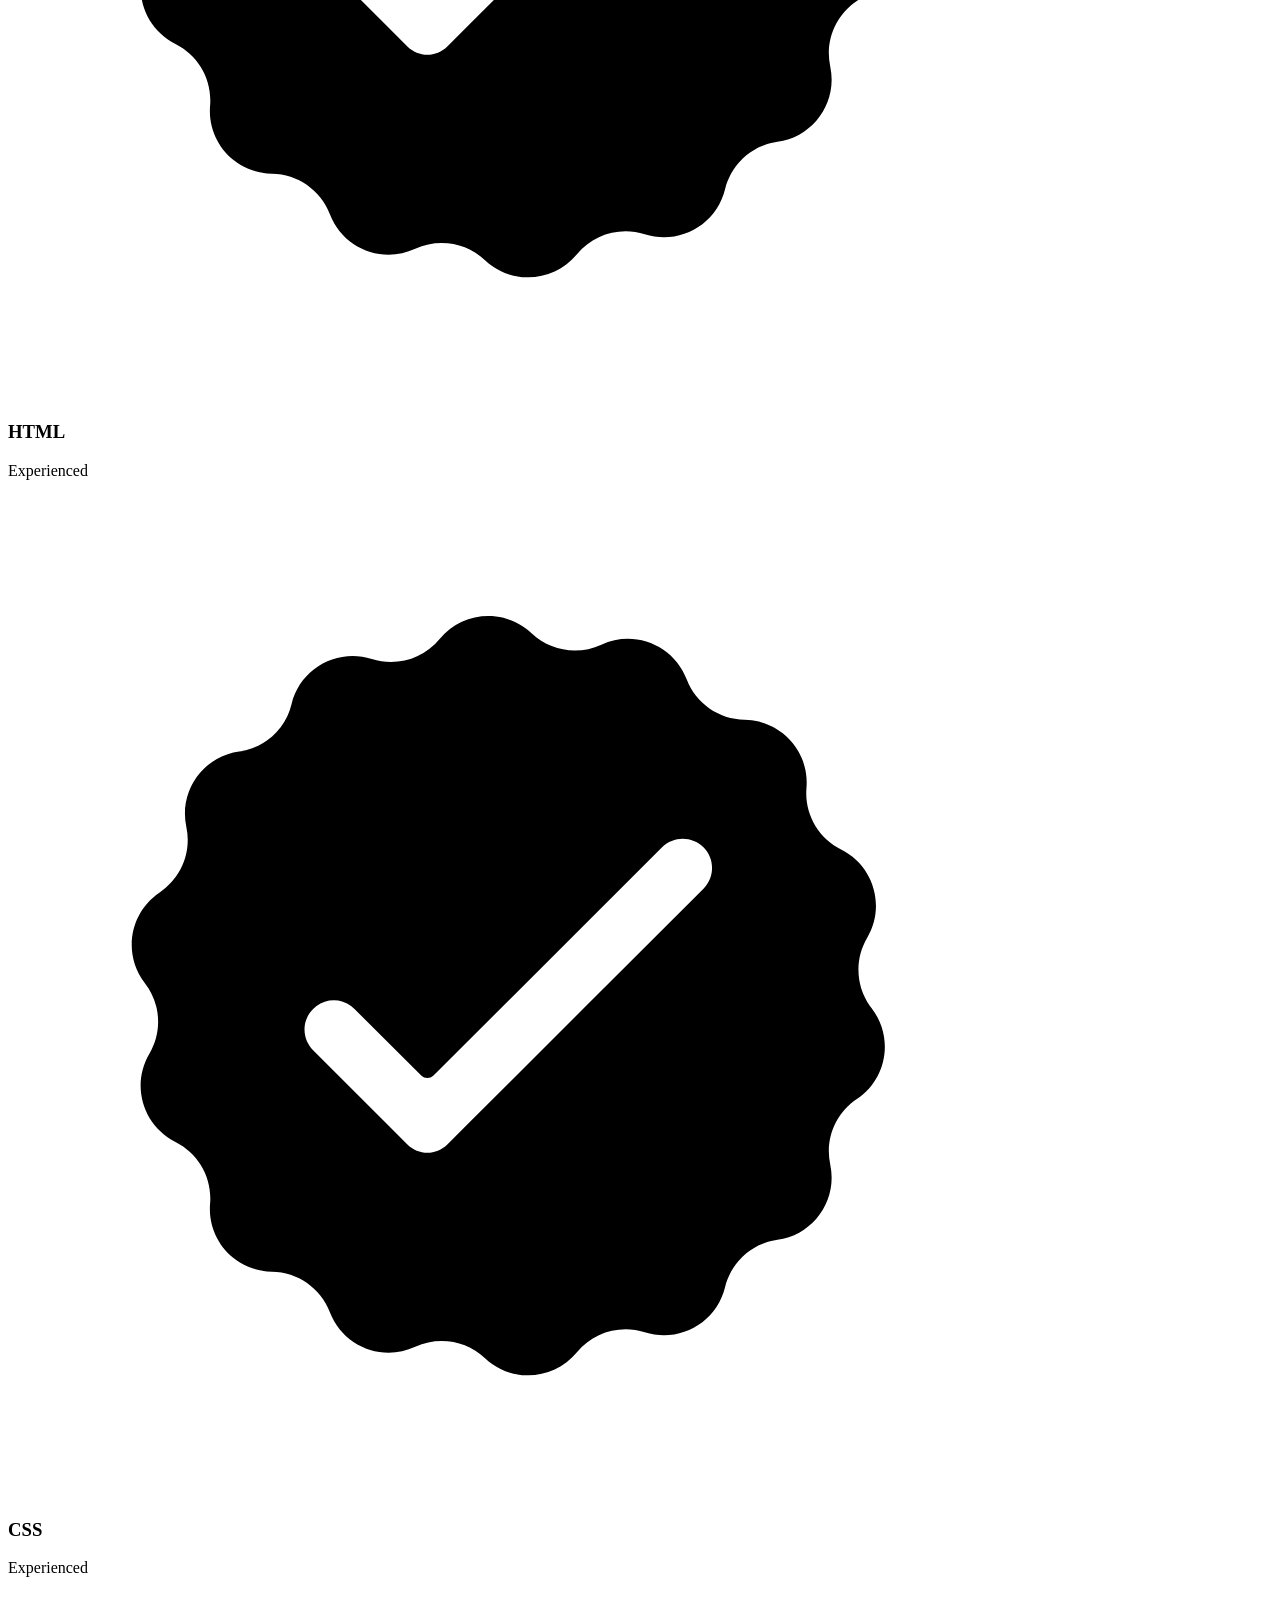
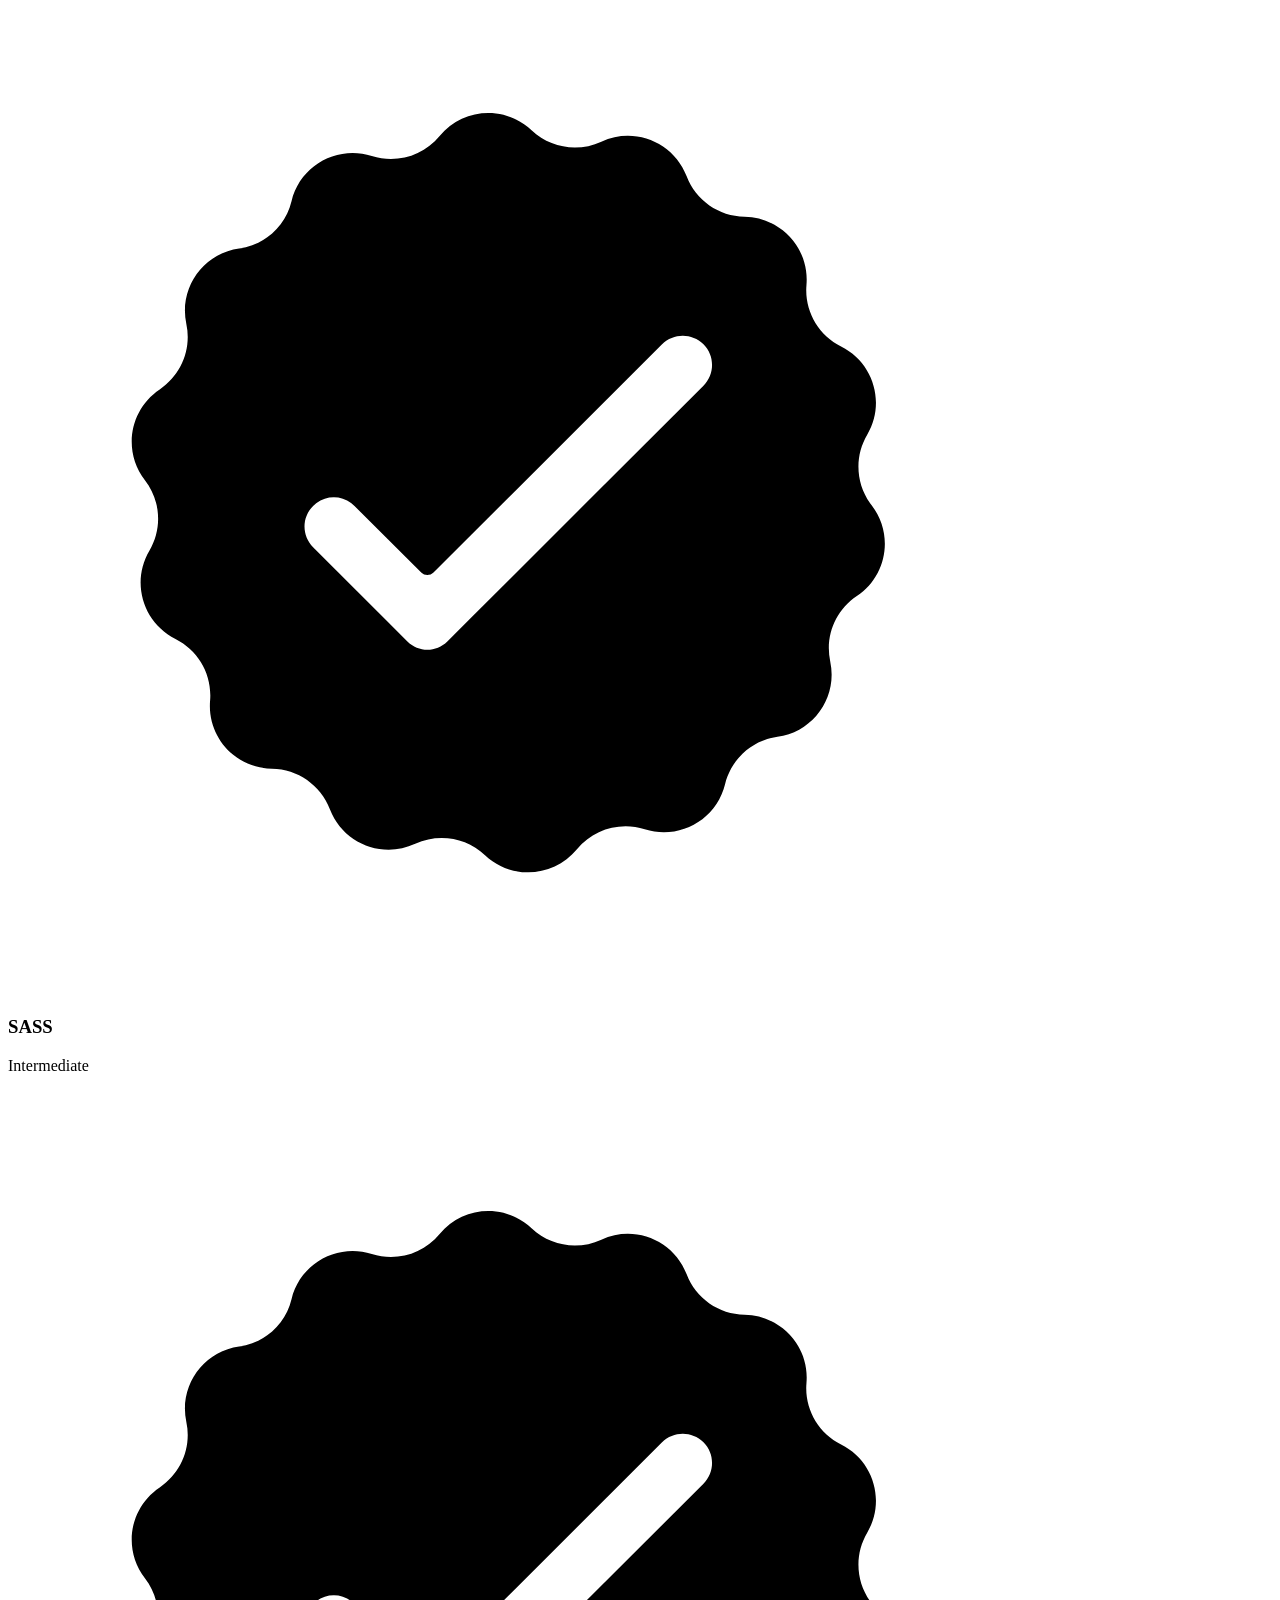
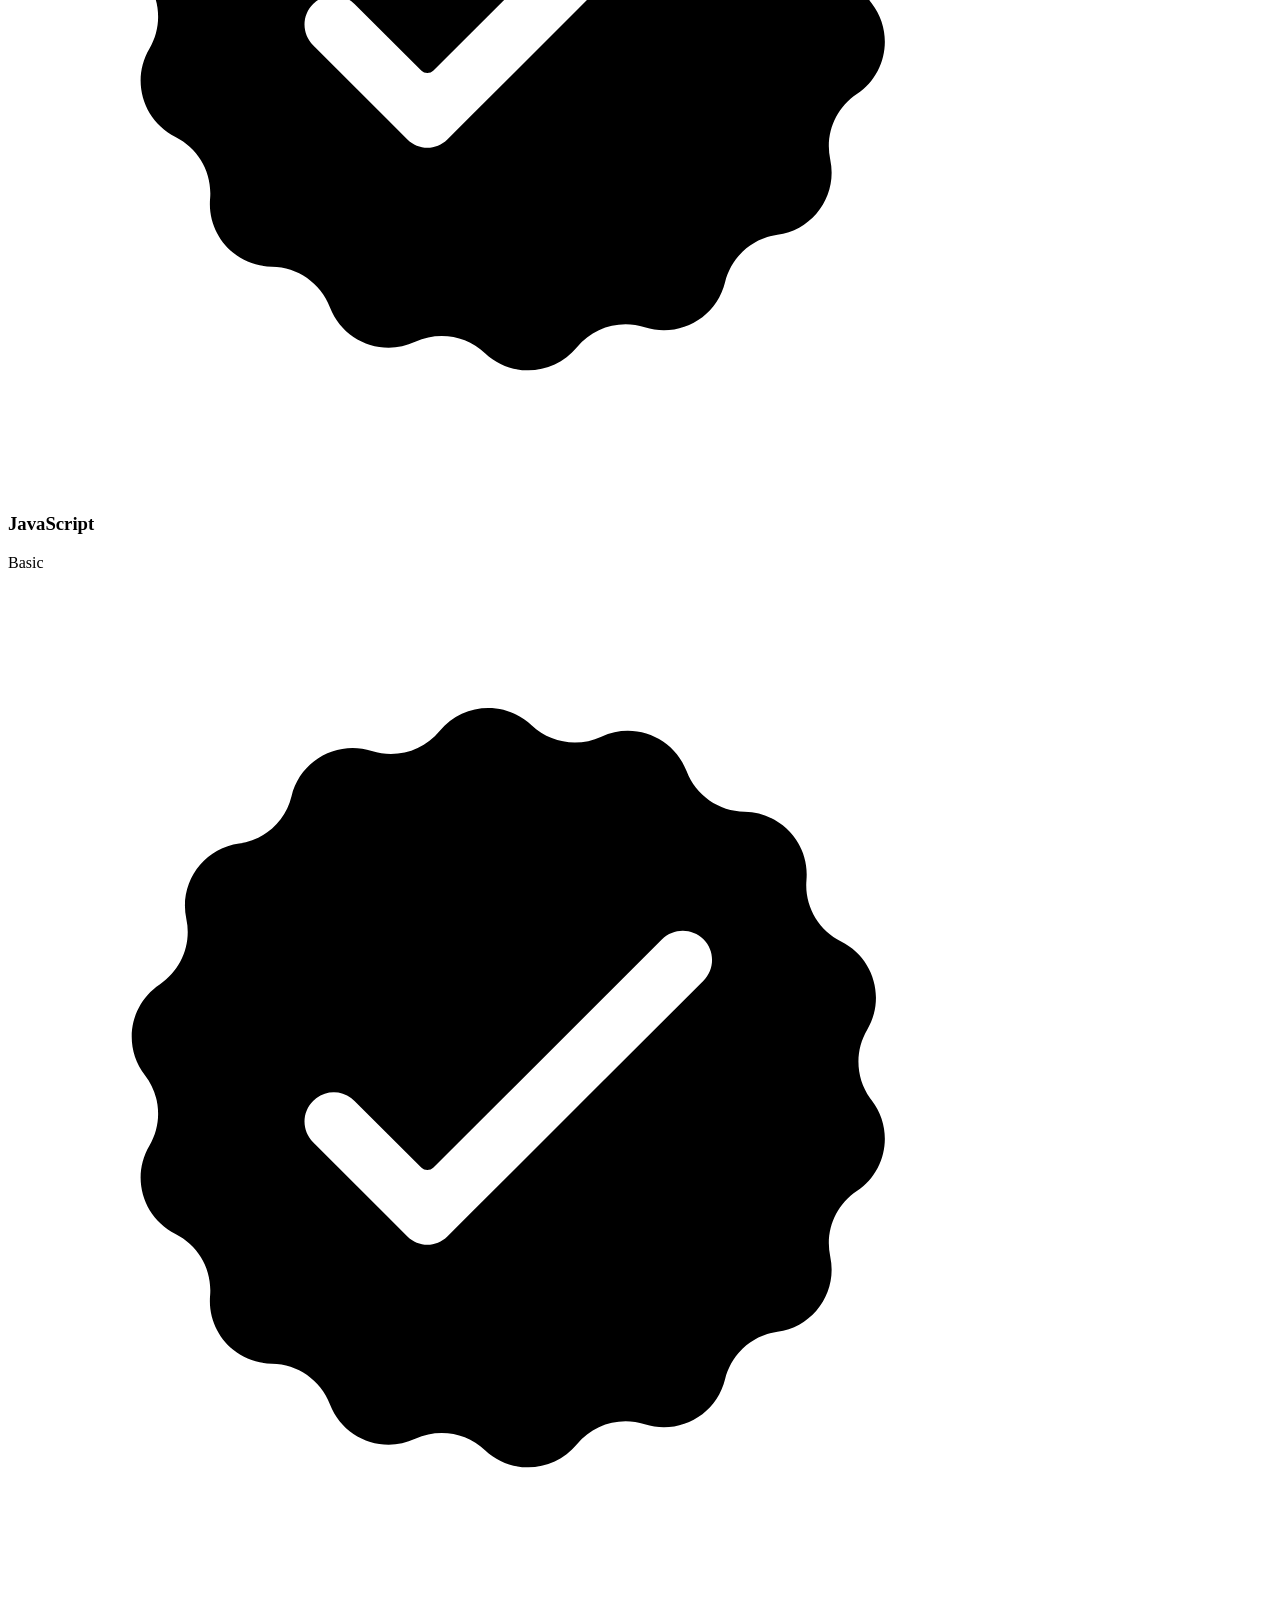
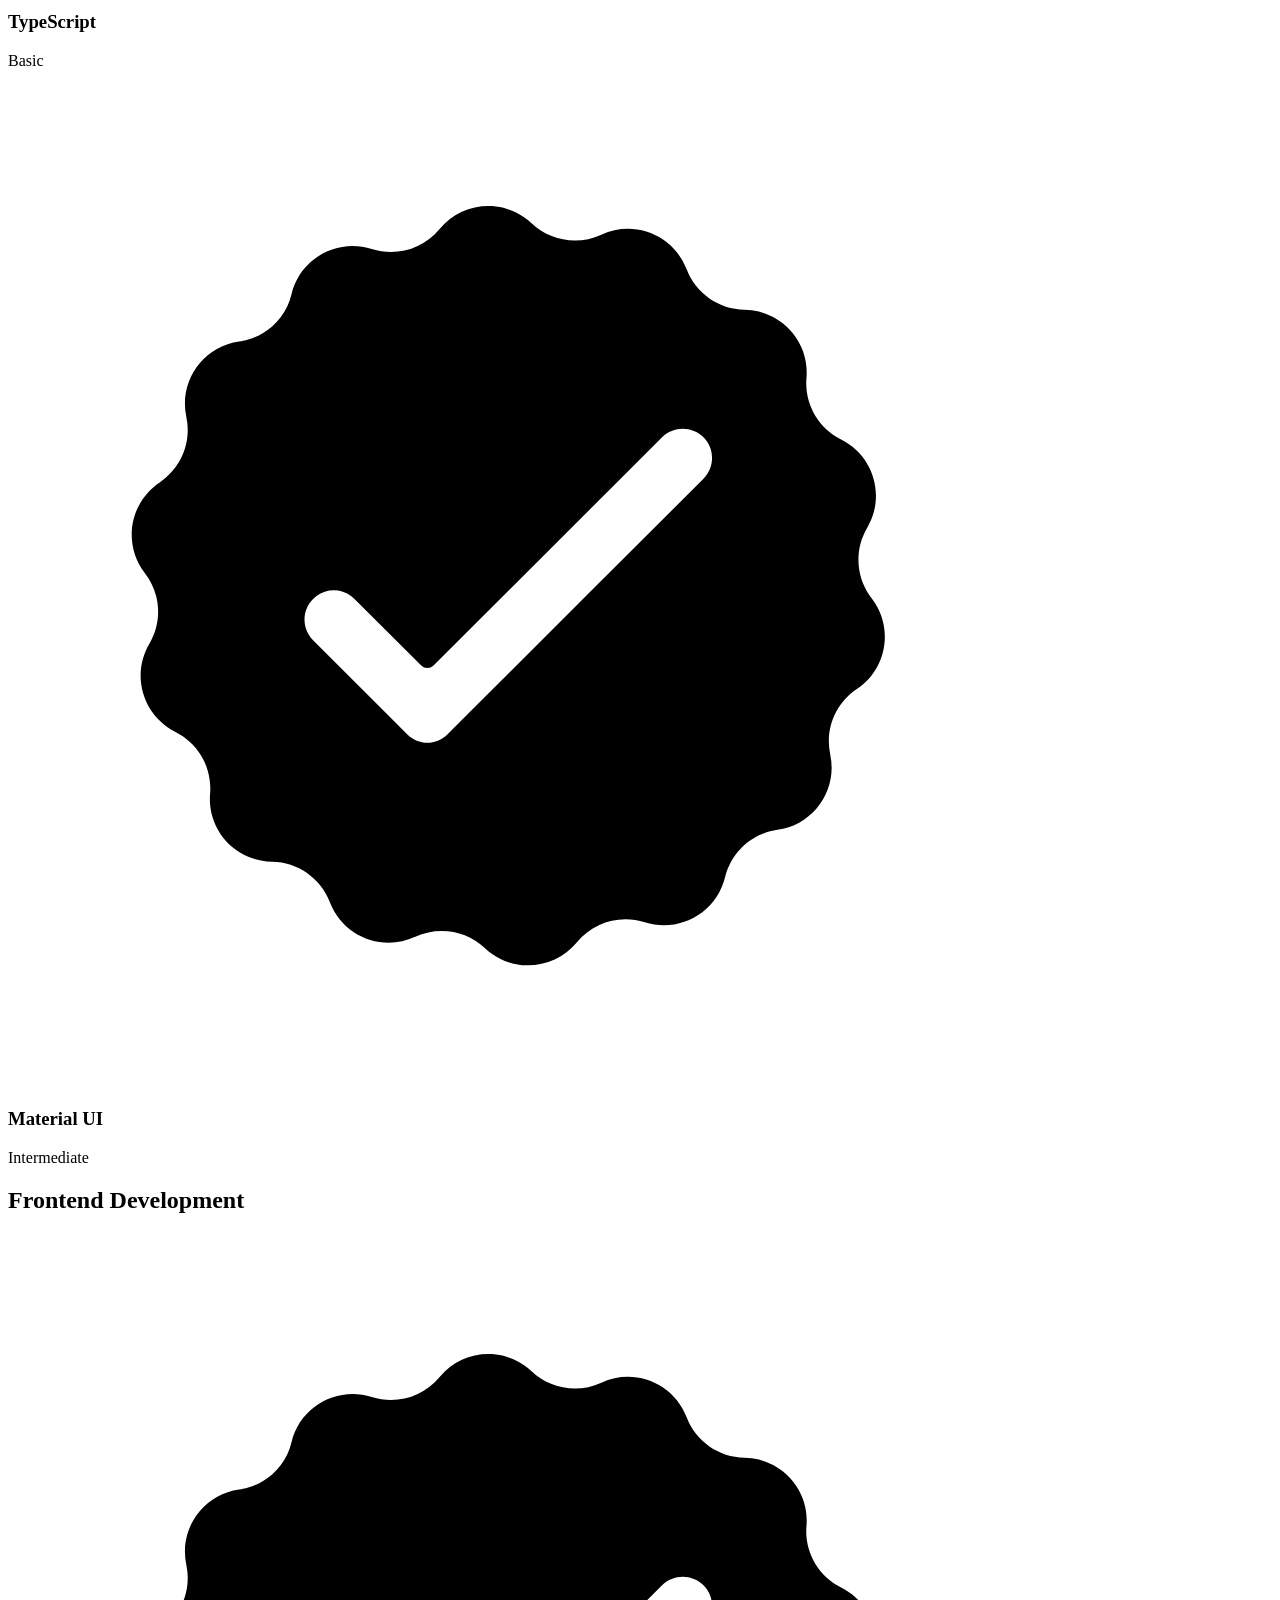
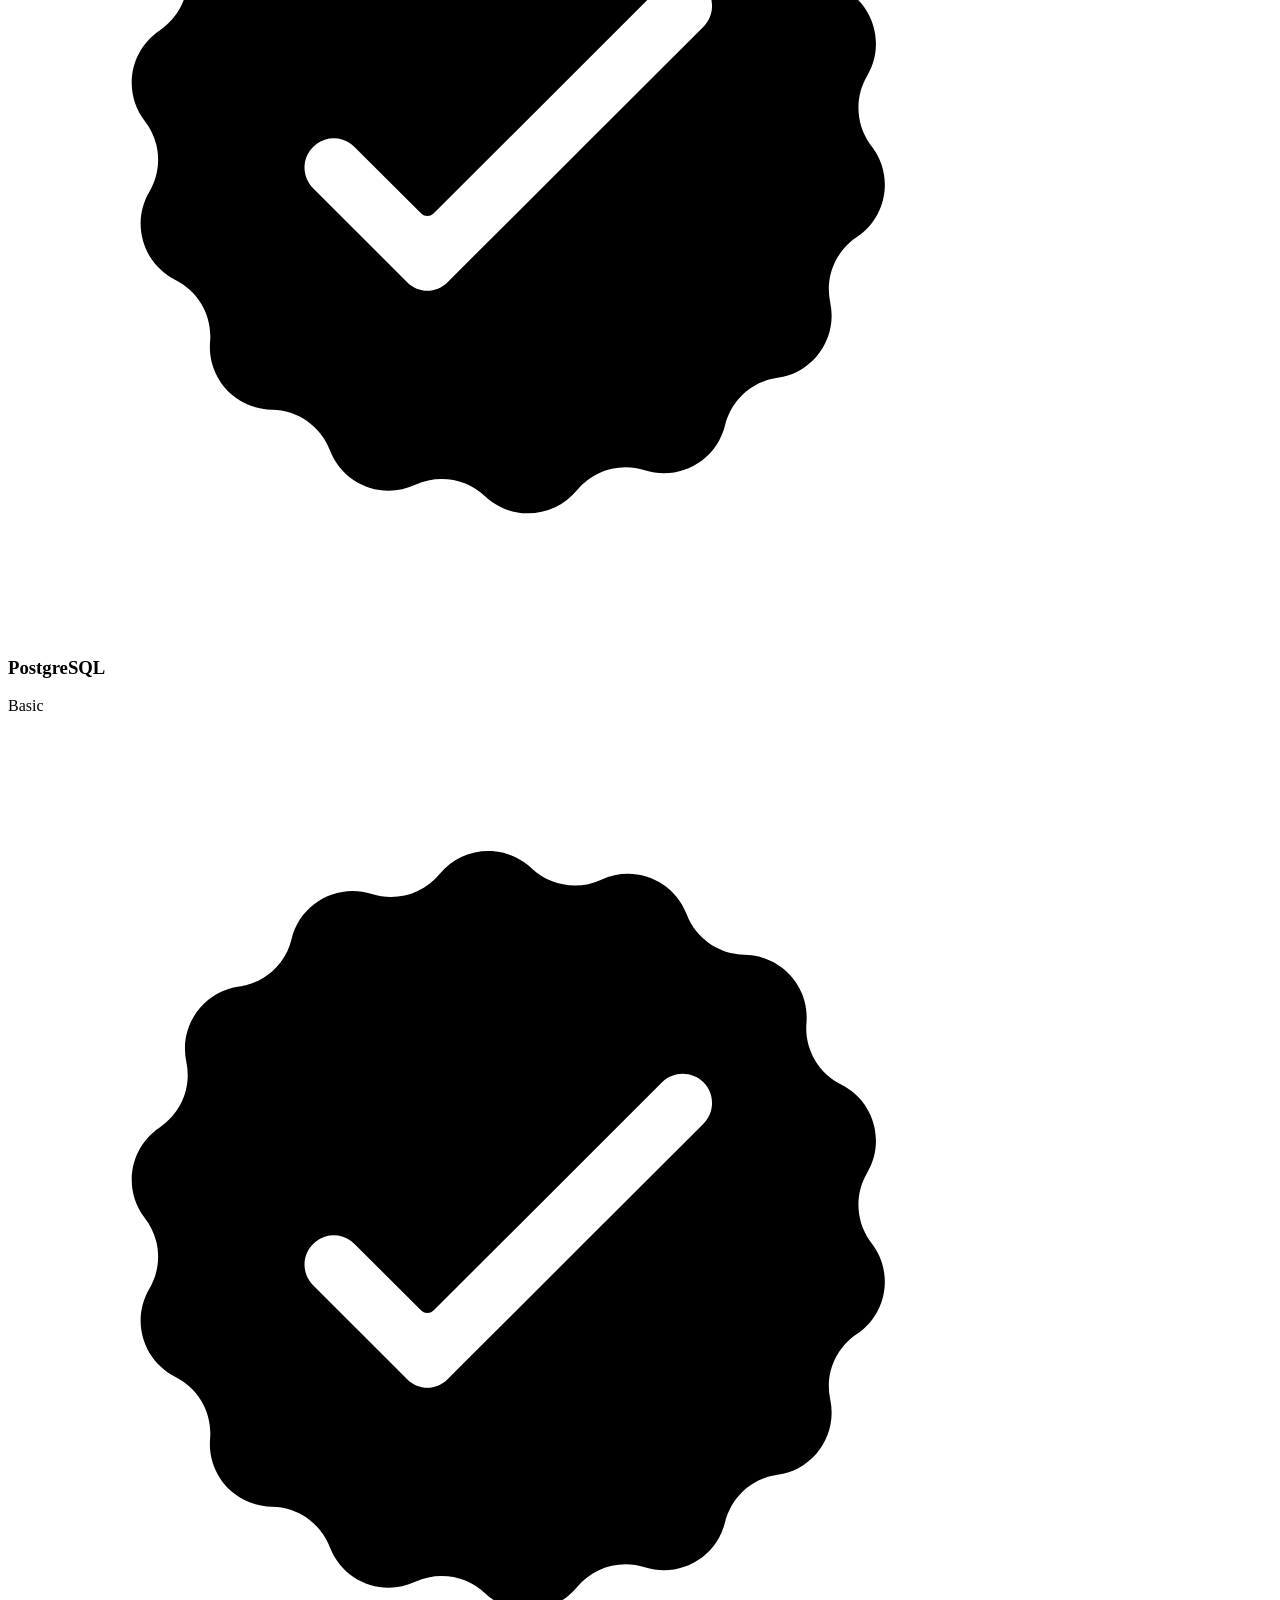
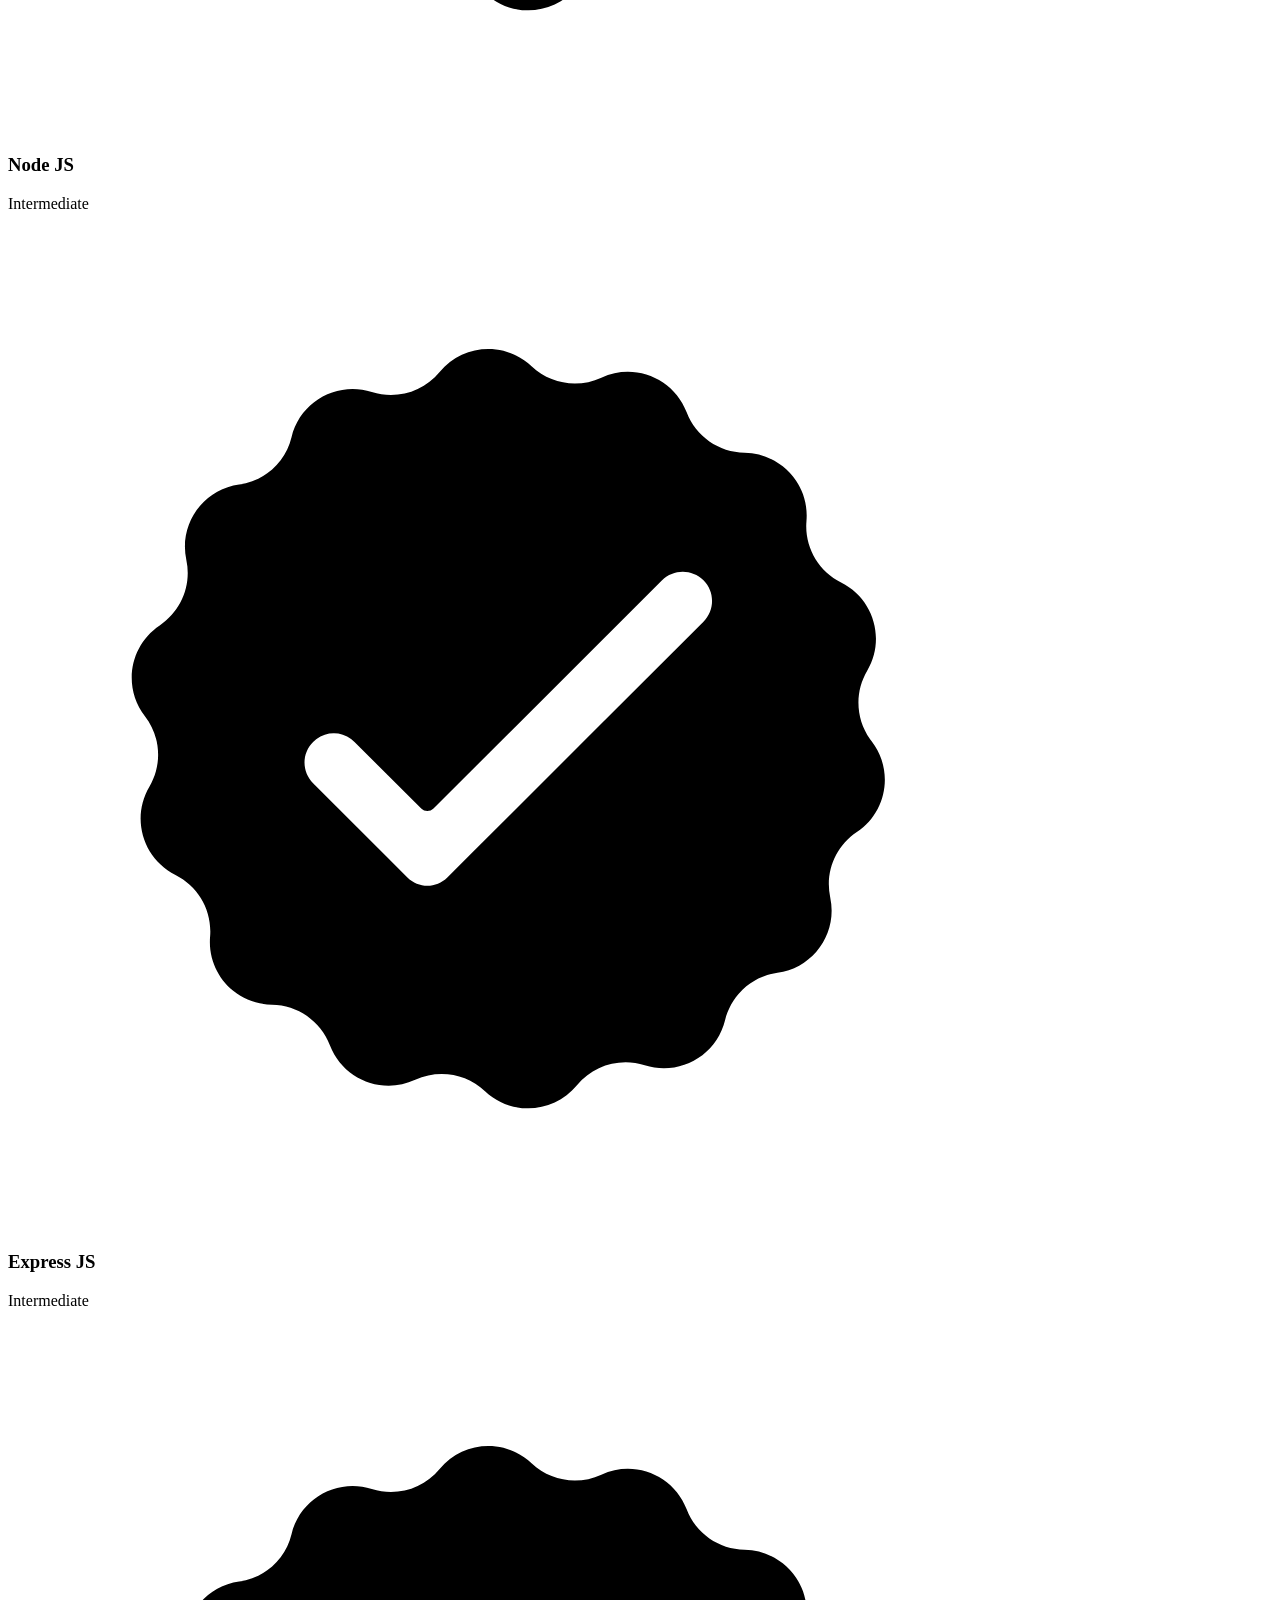
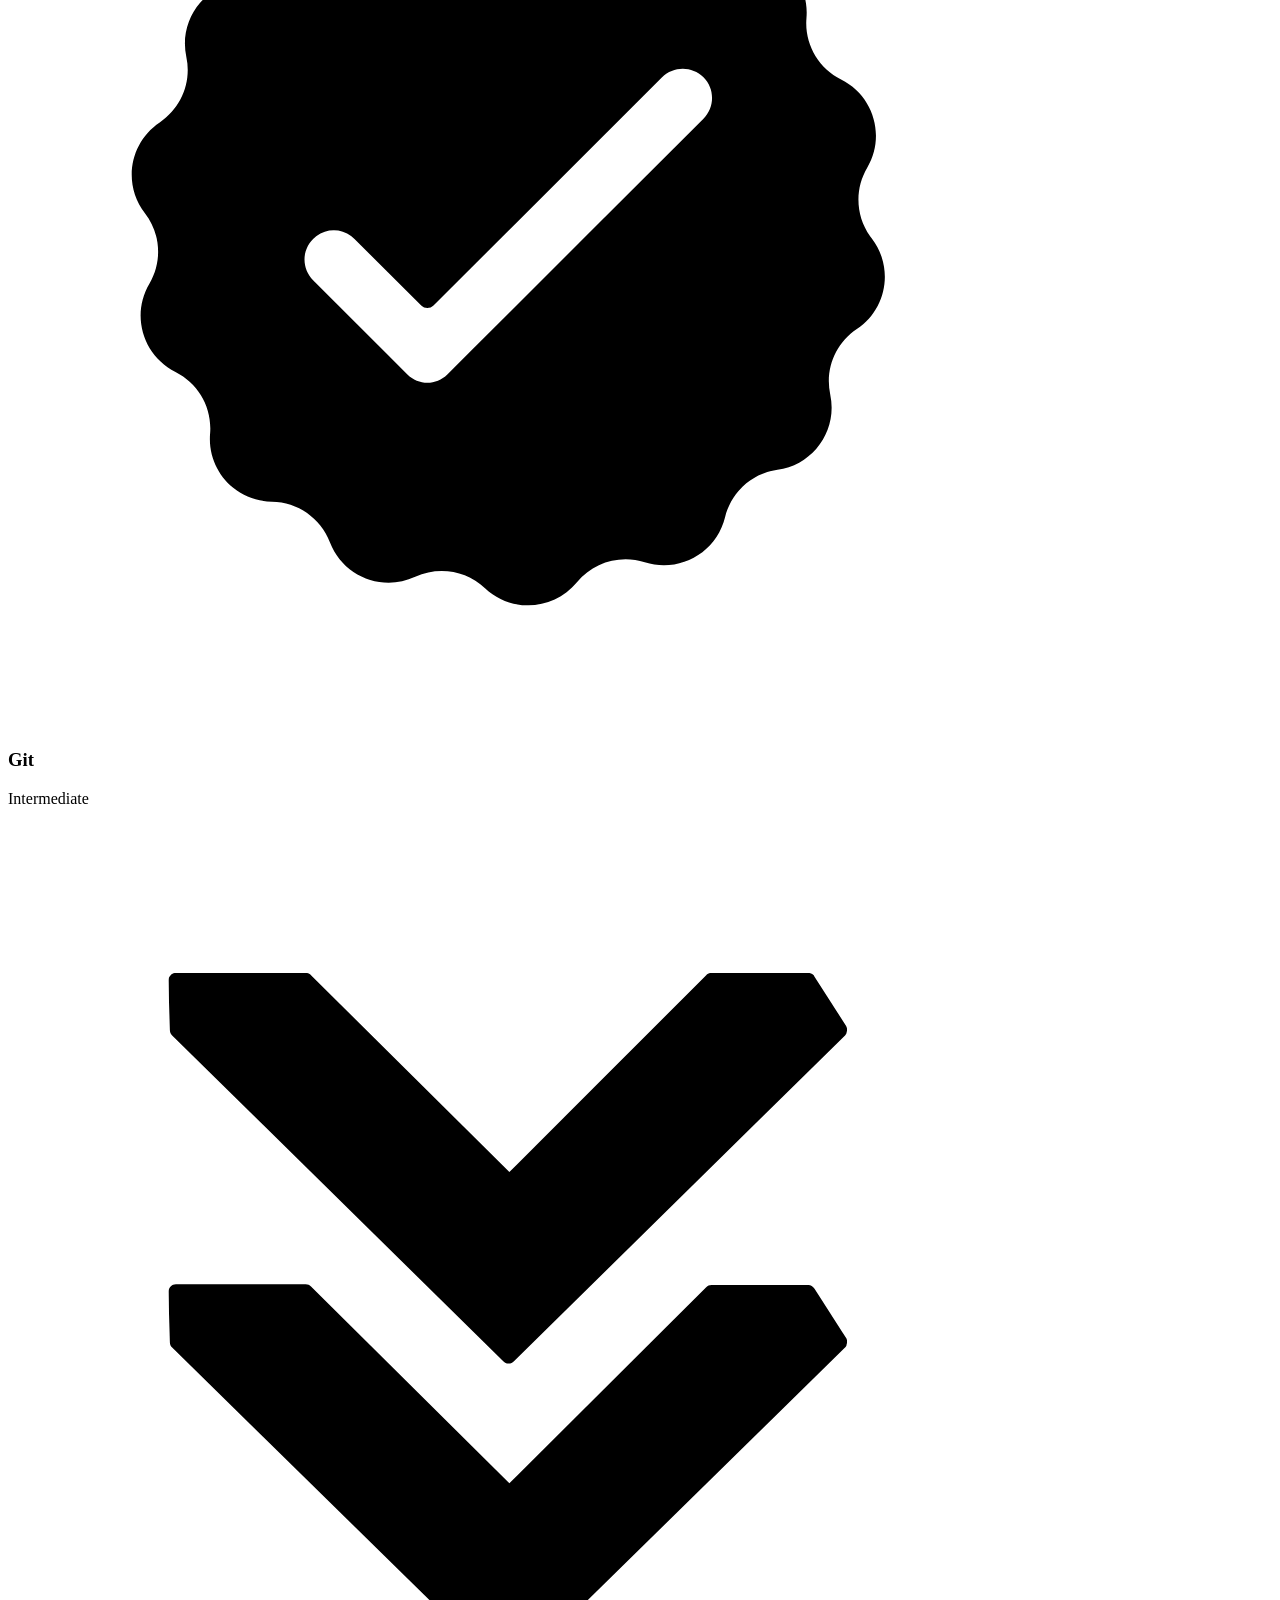
==== commit e154e5c3: "update profile pic" ====
--- a/index.html
+++ b/index.html
@@ -360,7 +360,7 @@
             alt="LinkedIn icon"
             class="icon contact-icon"
           />
-          <p><a href="https://www.linkedin.com/bhaskar-dixit">LinkedIn</a></p>
+          <p><a href="https://www.linkedin.com/in/bhaskar-dixit/">LinkedIn</a></p>
         </div>
       </div>
     </section>
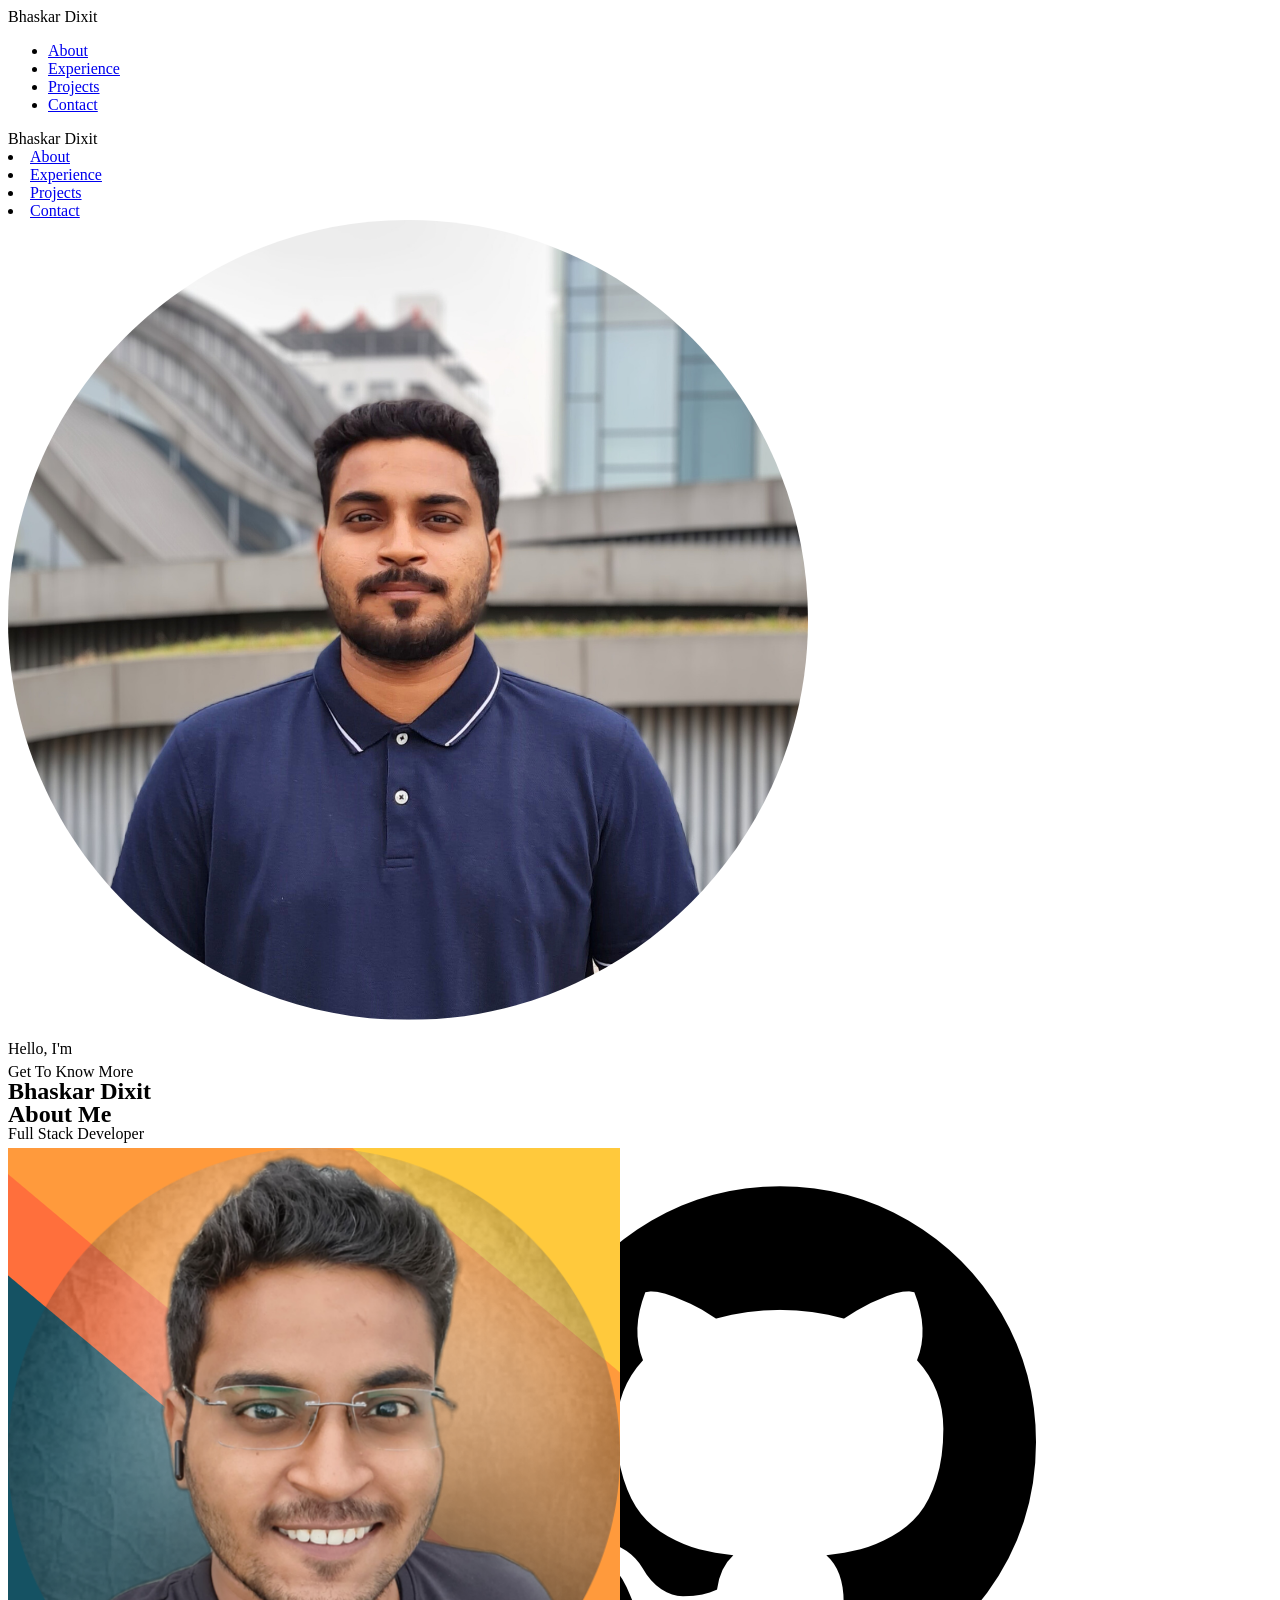
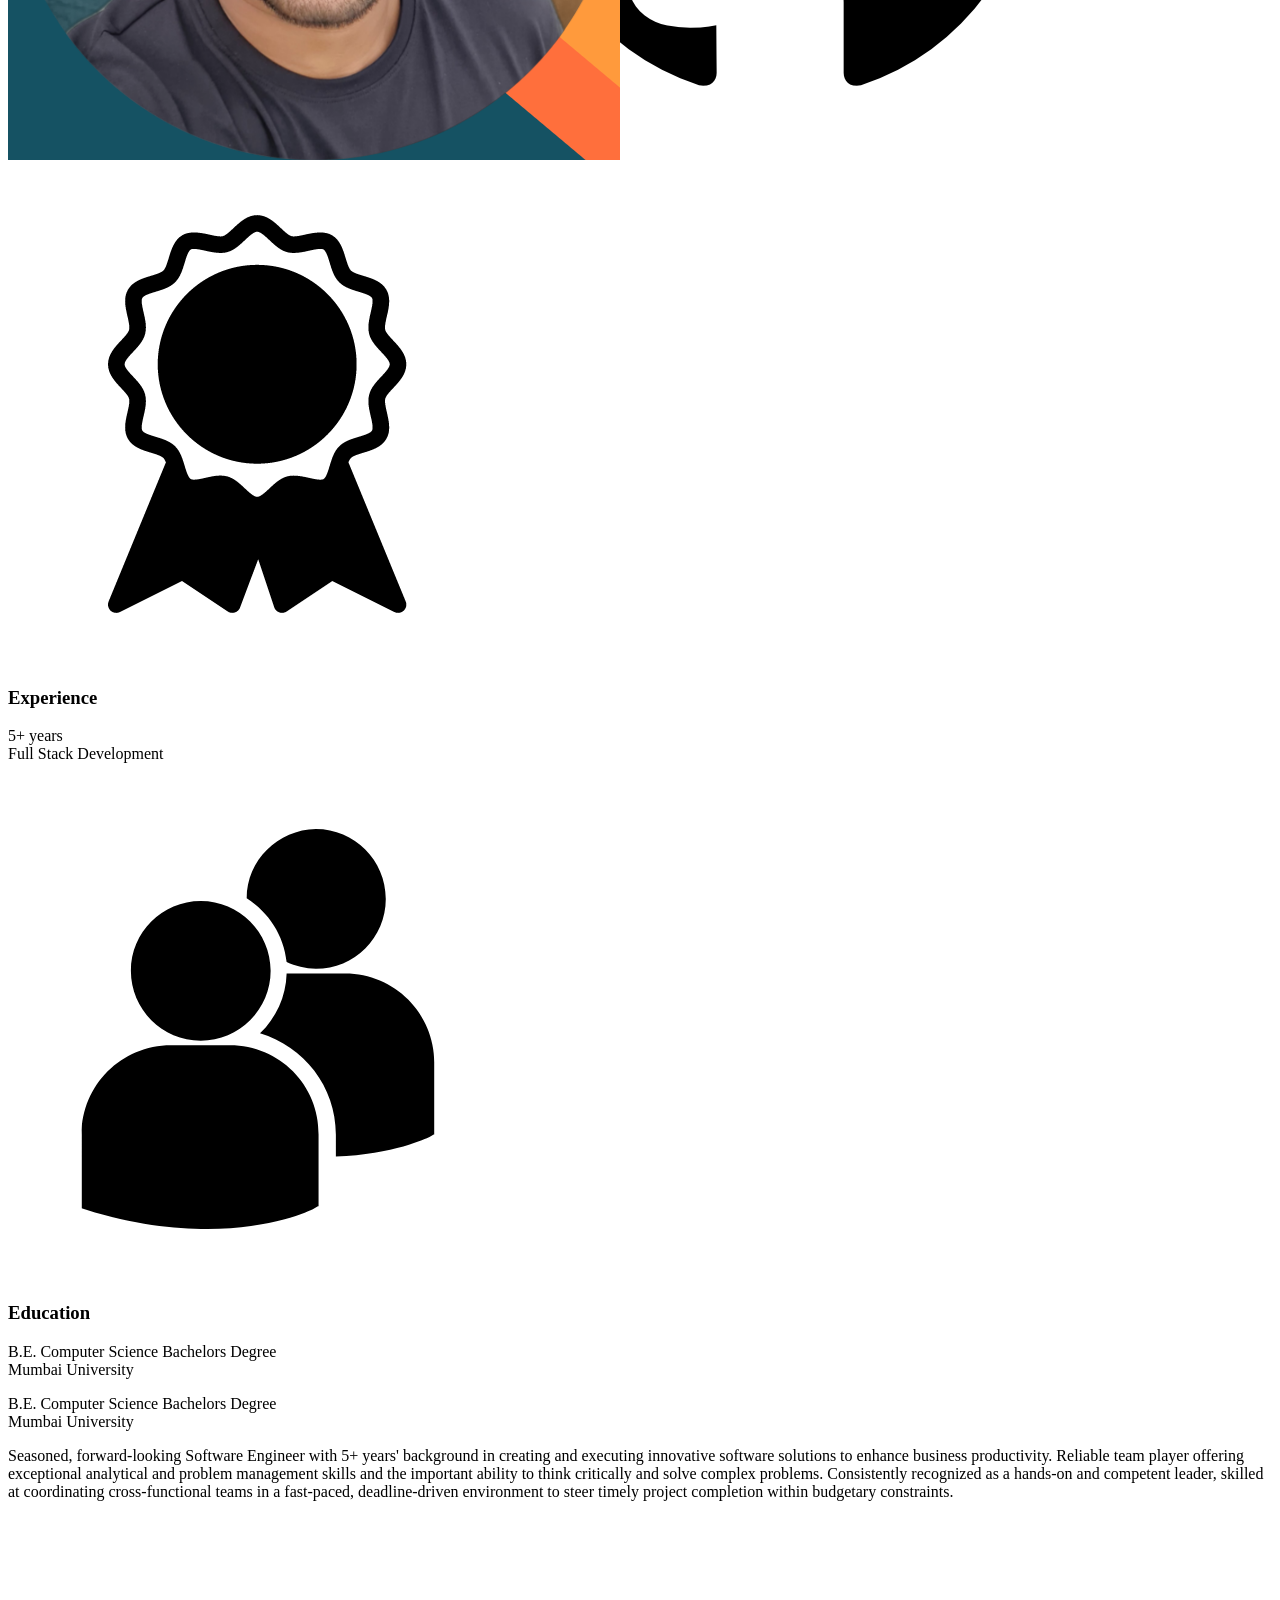
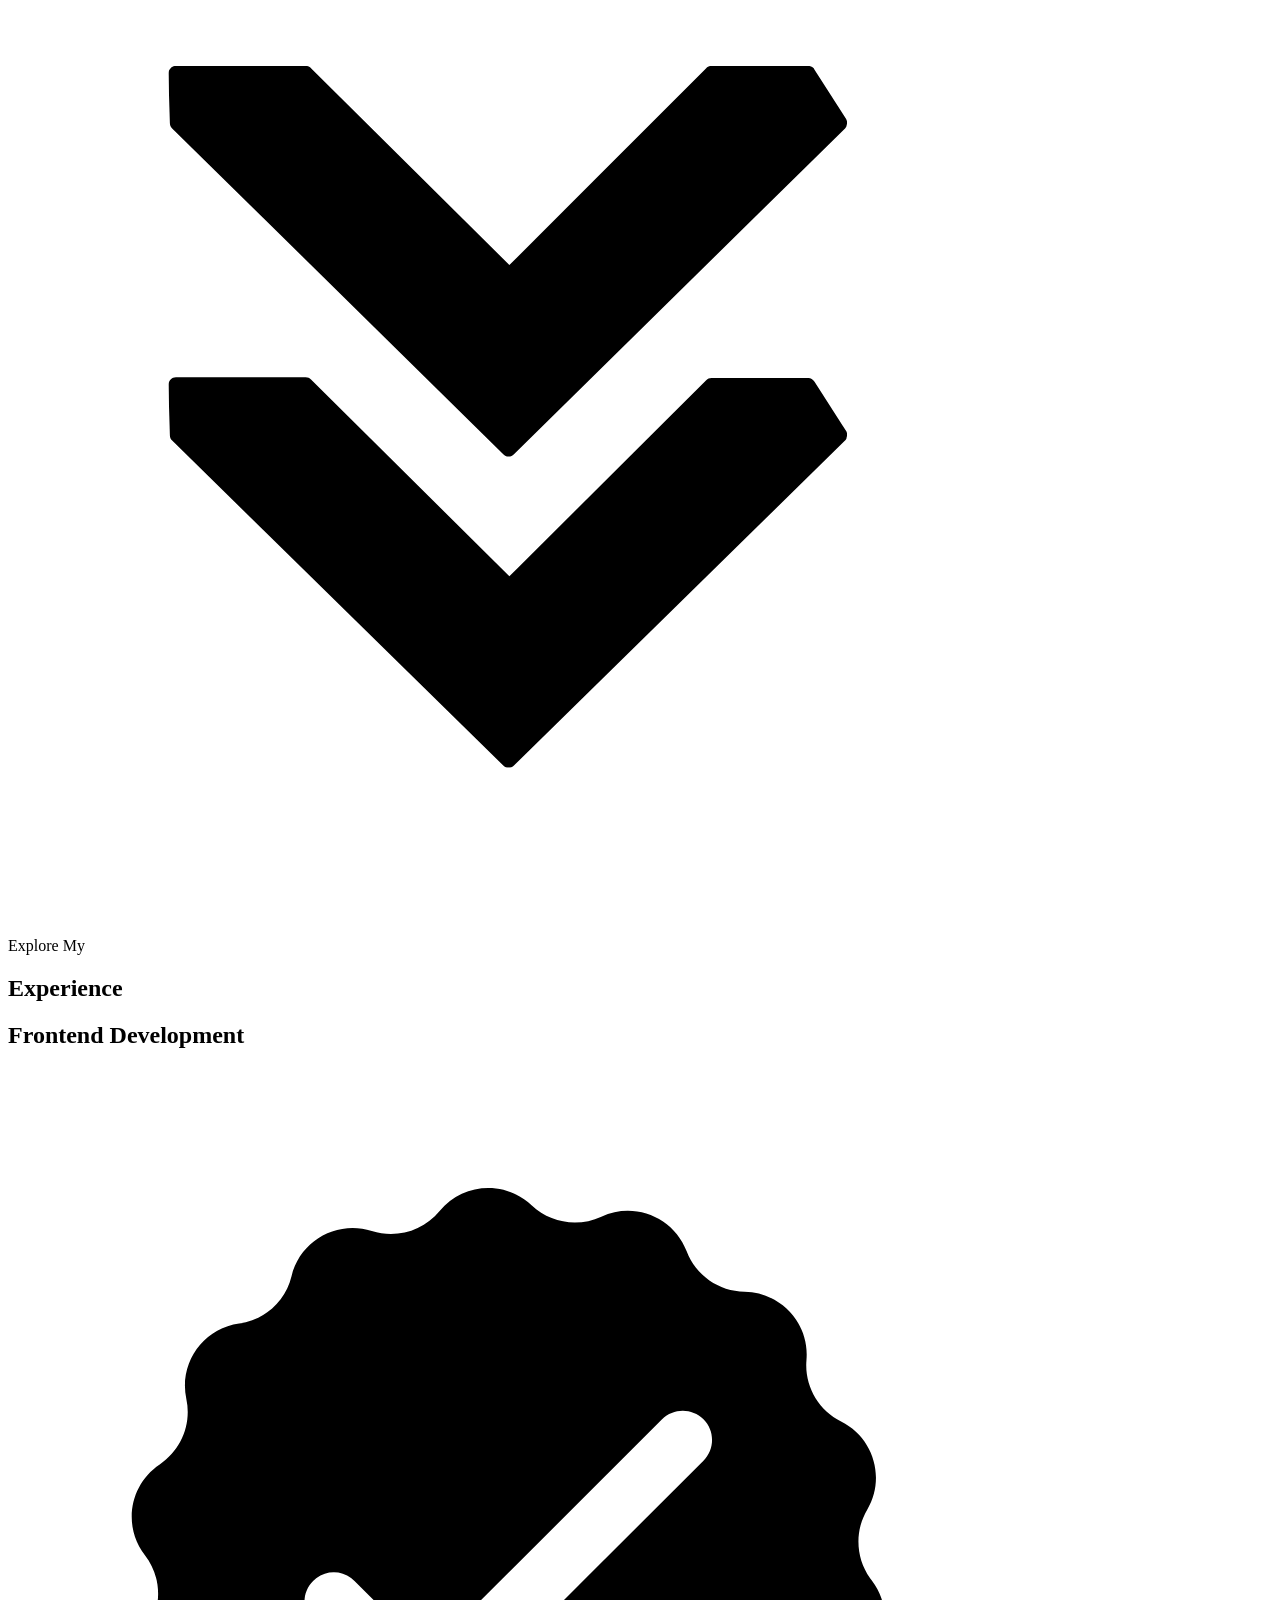
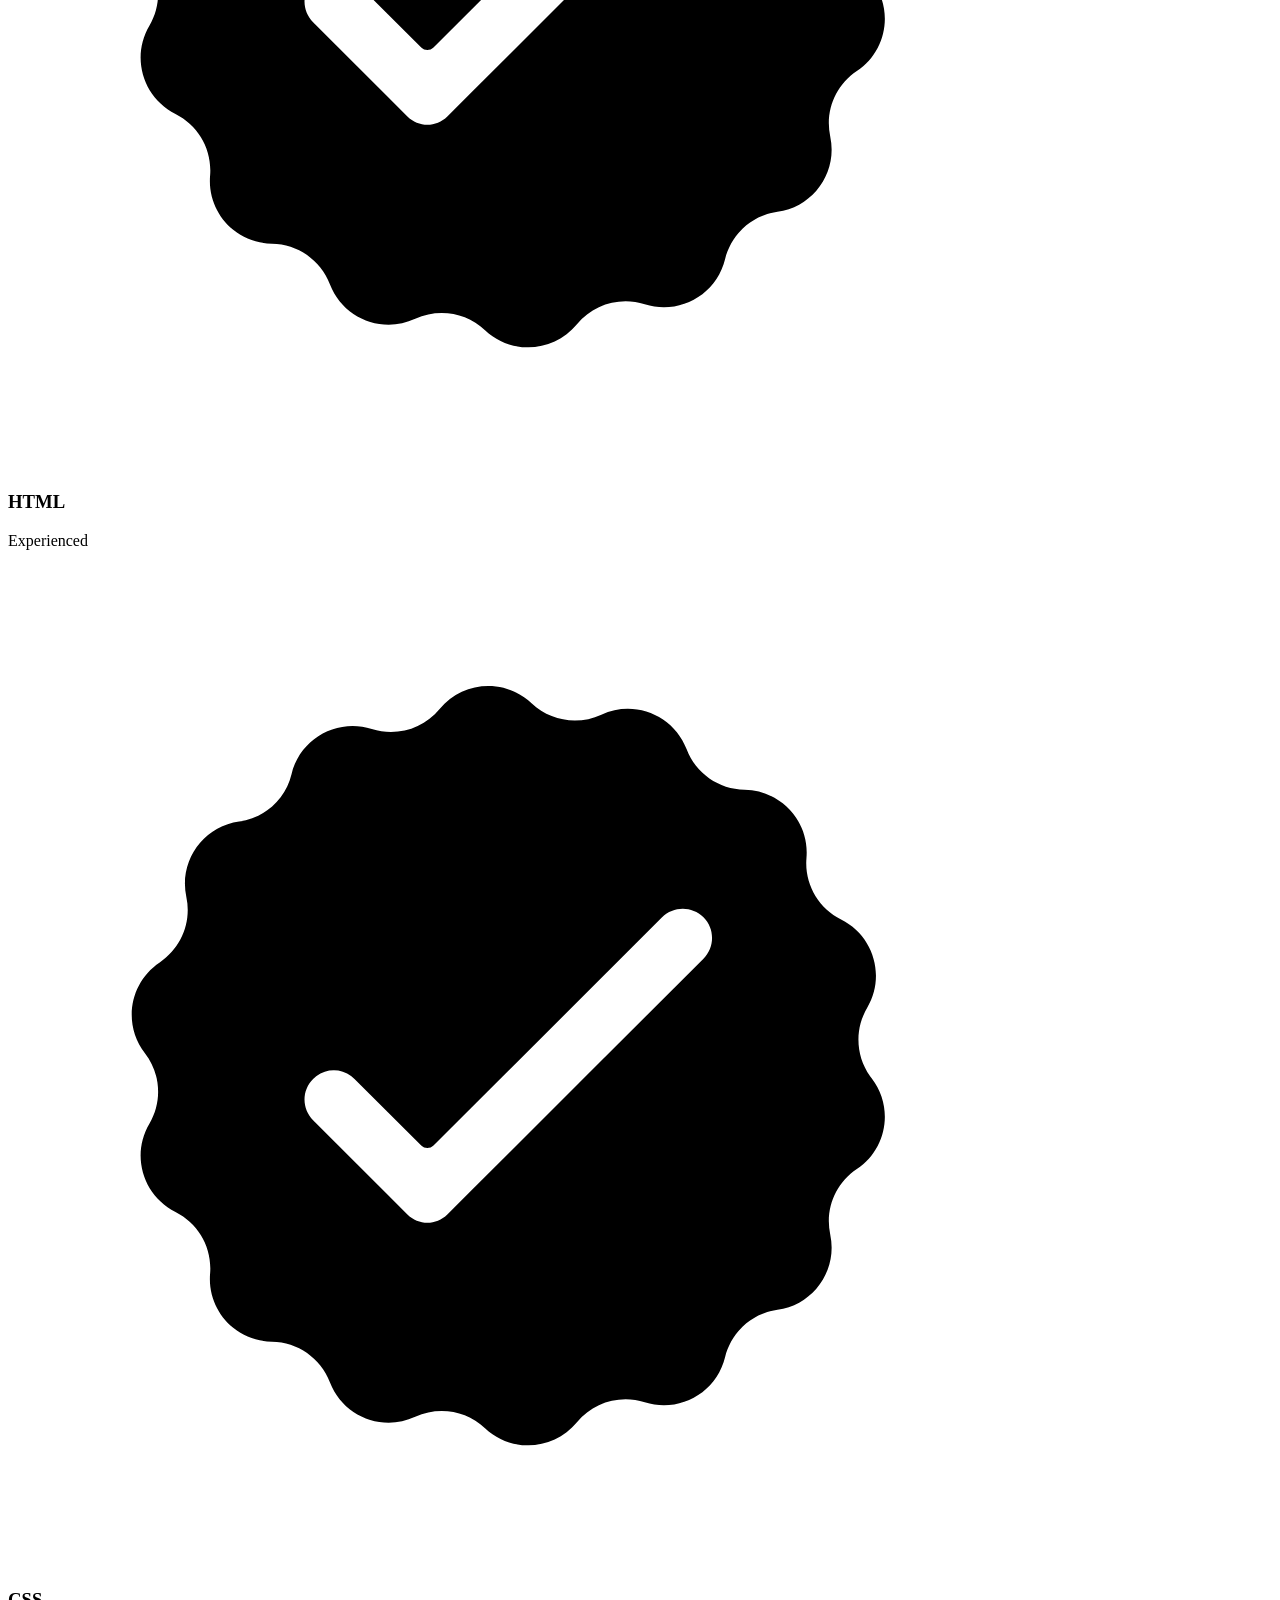
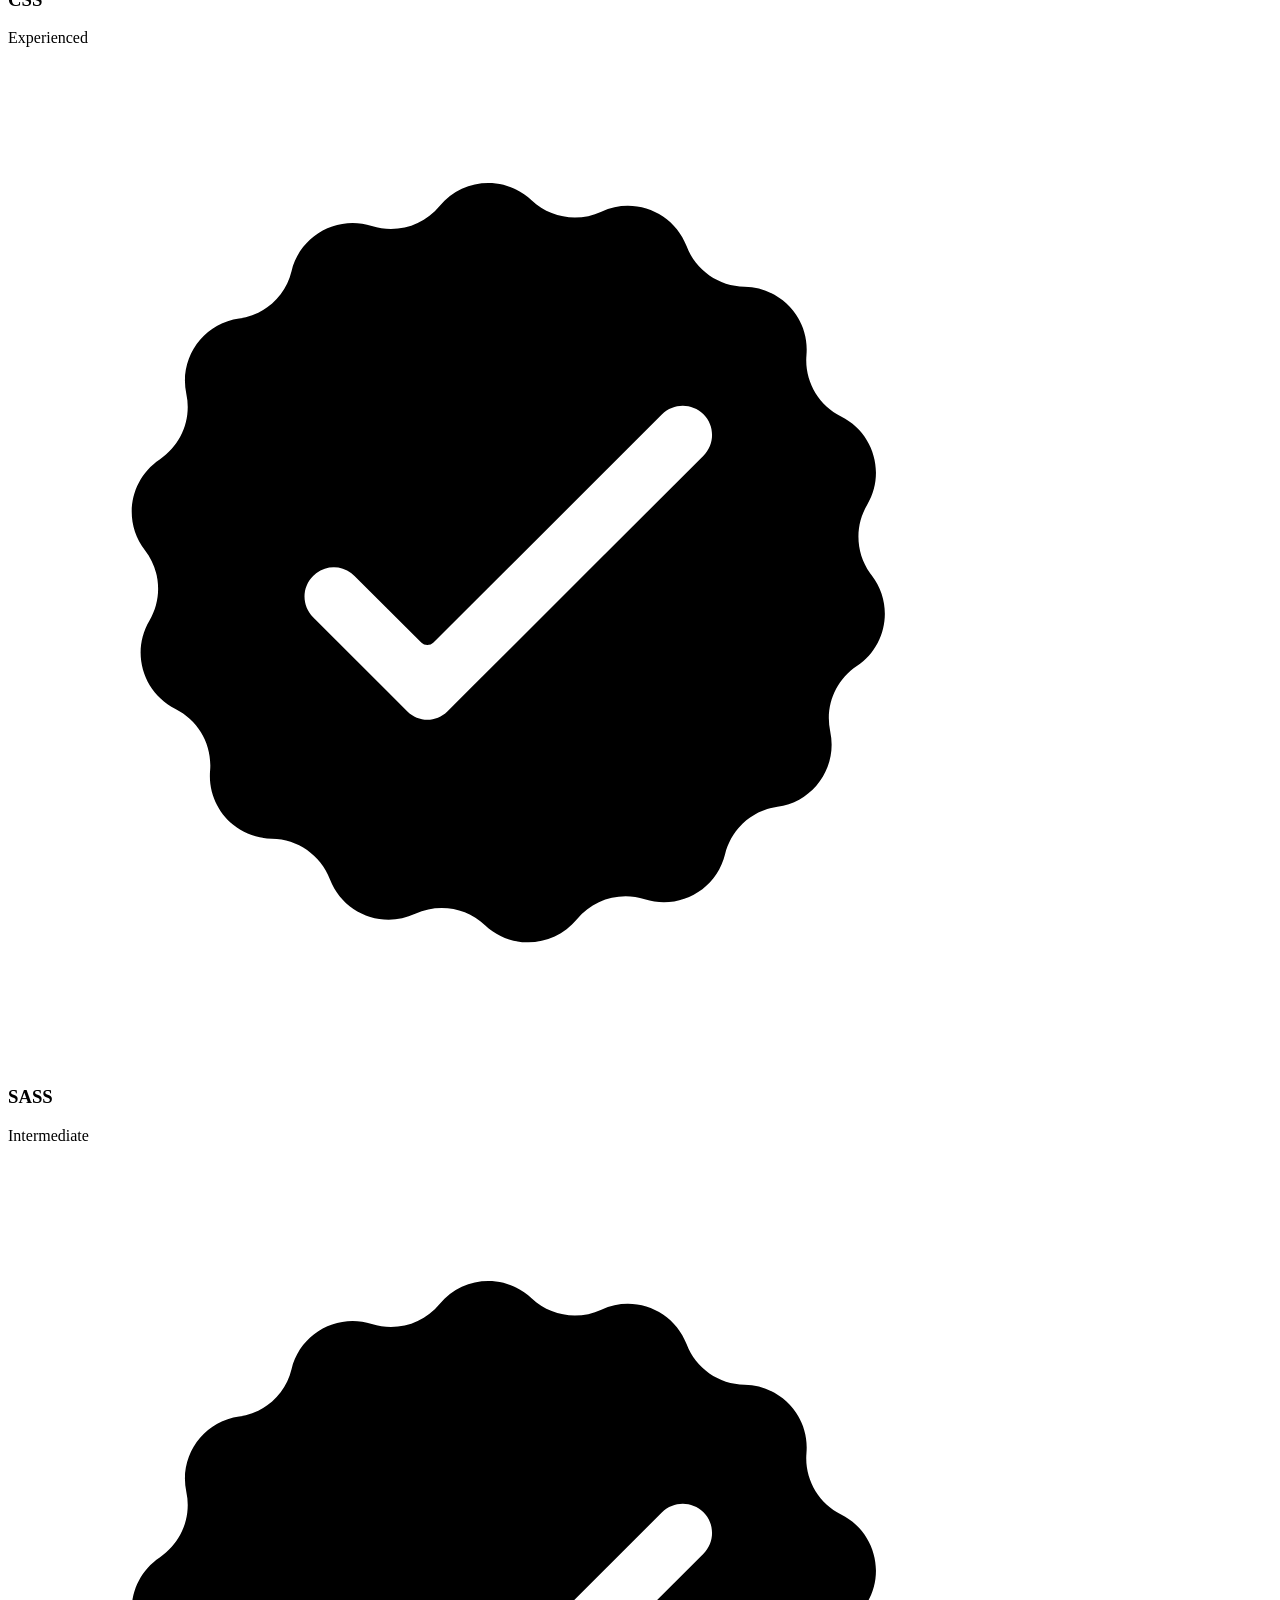
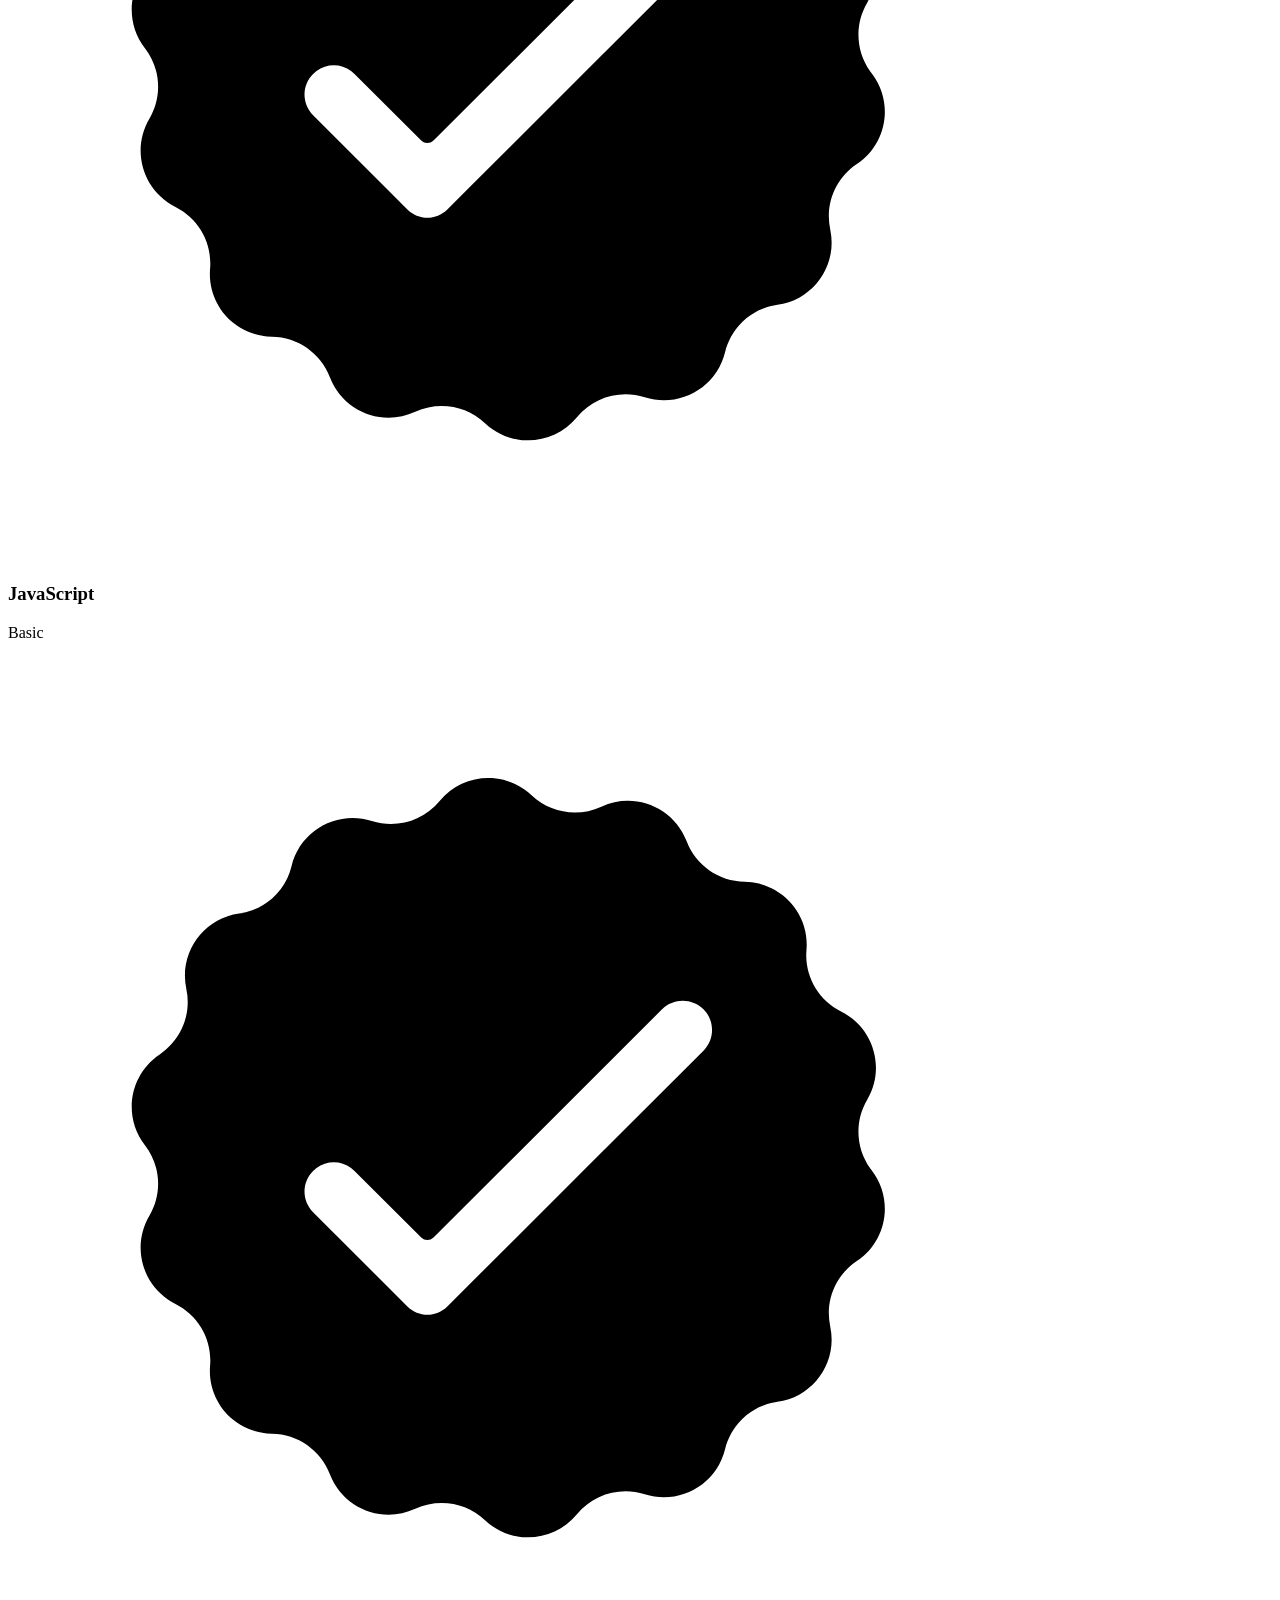
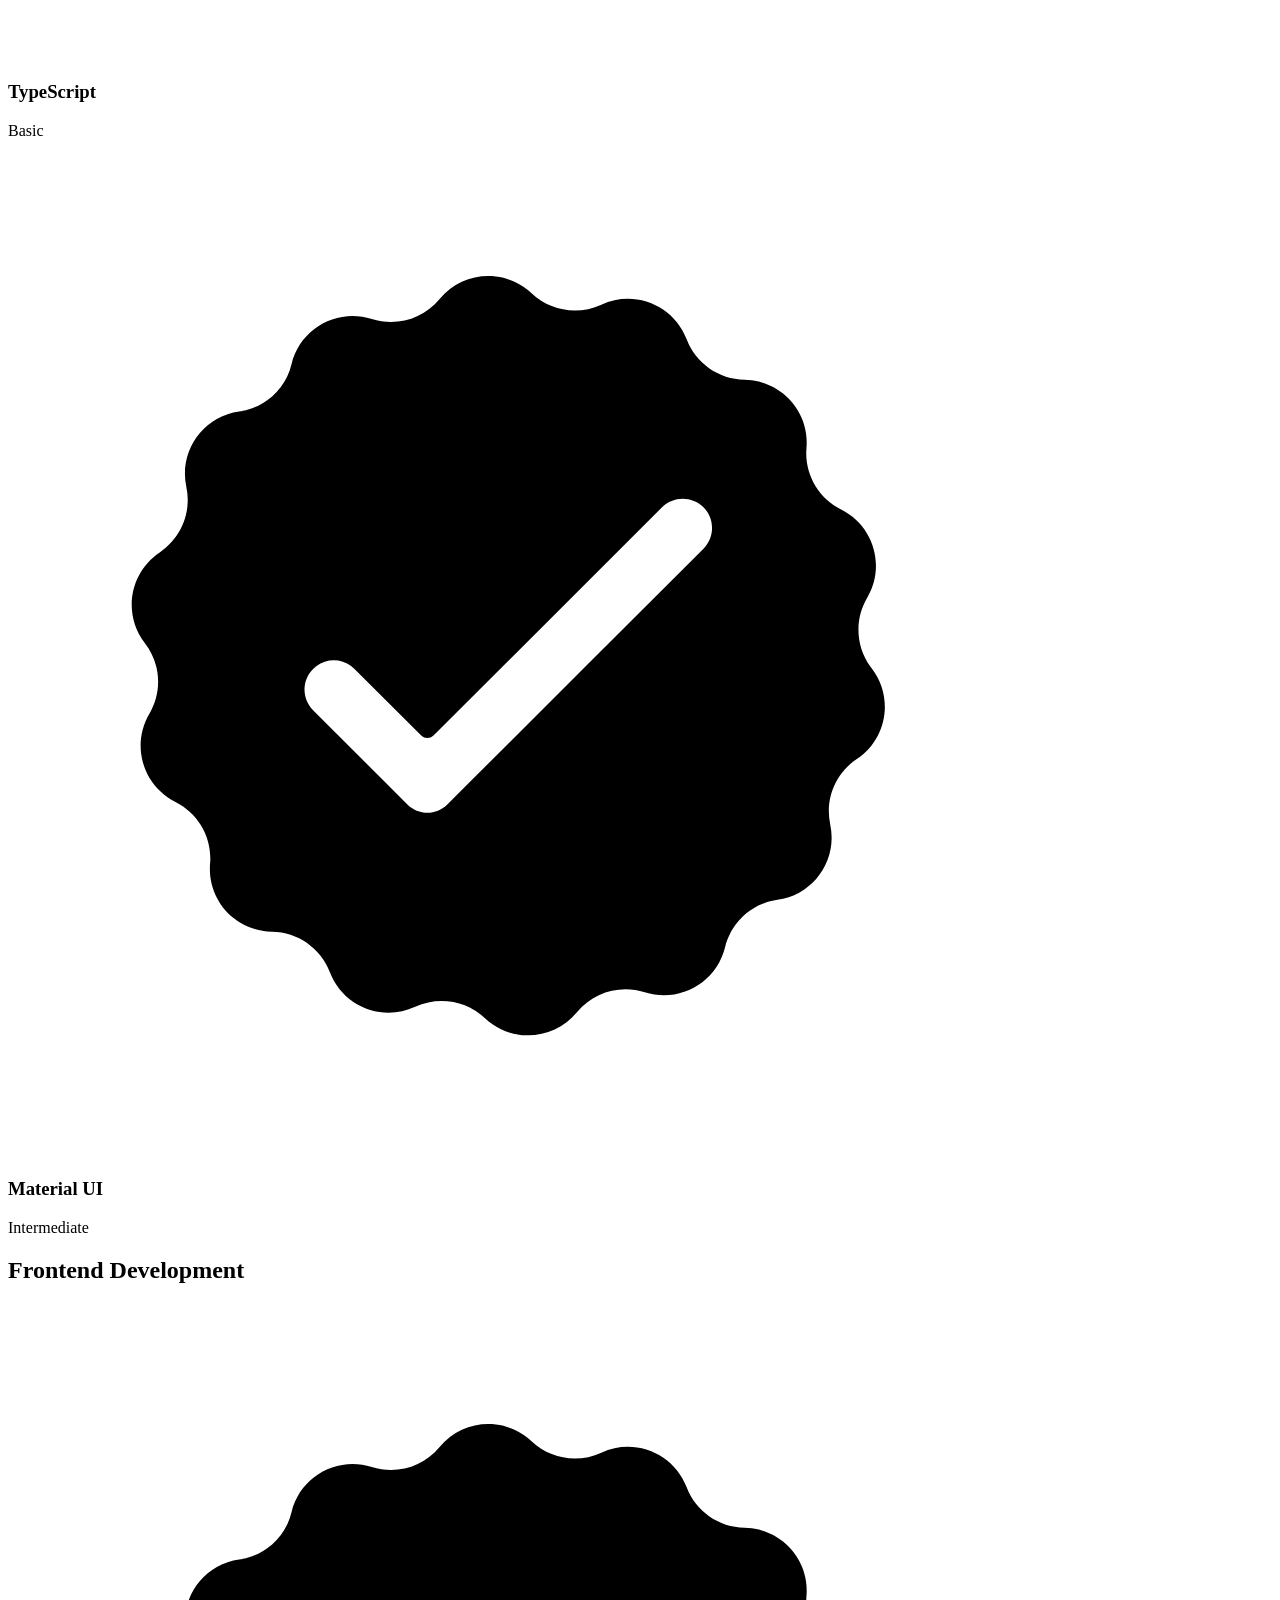
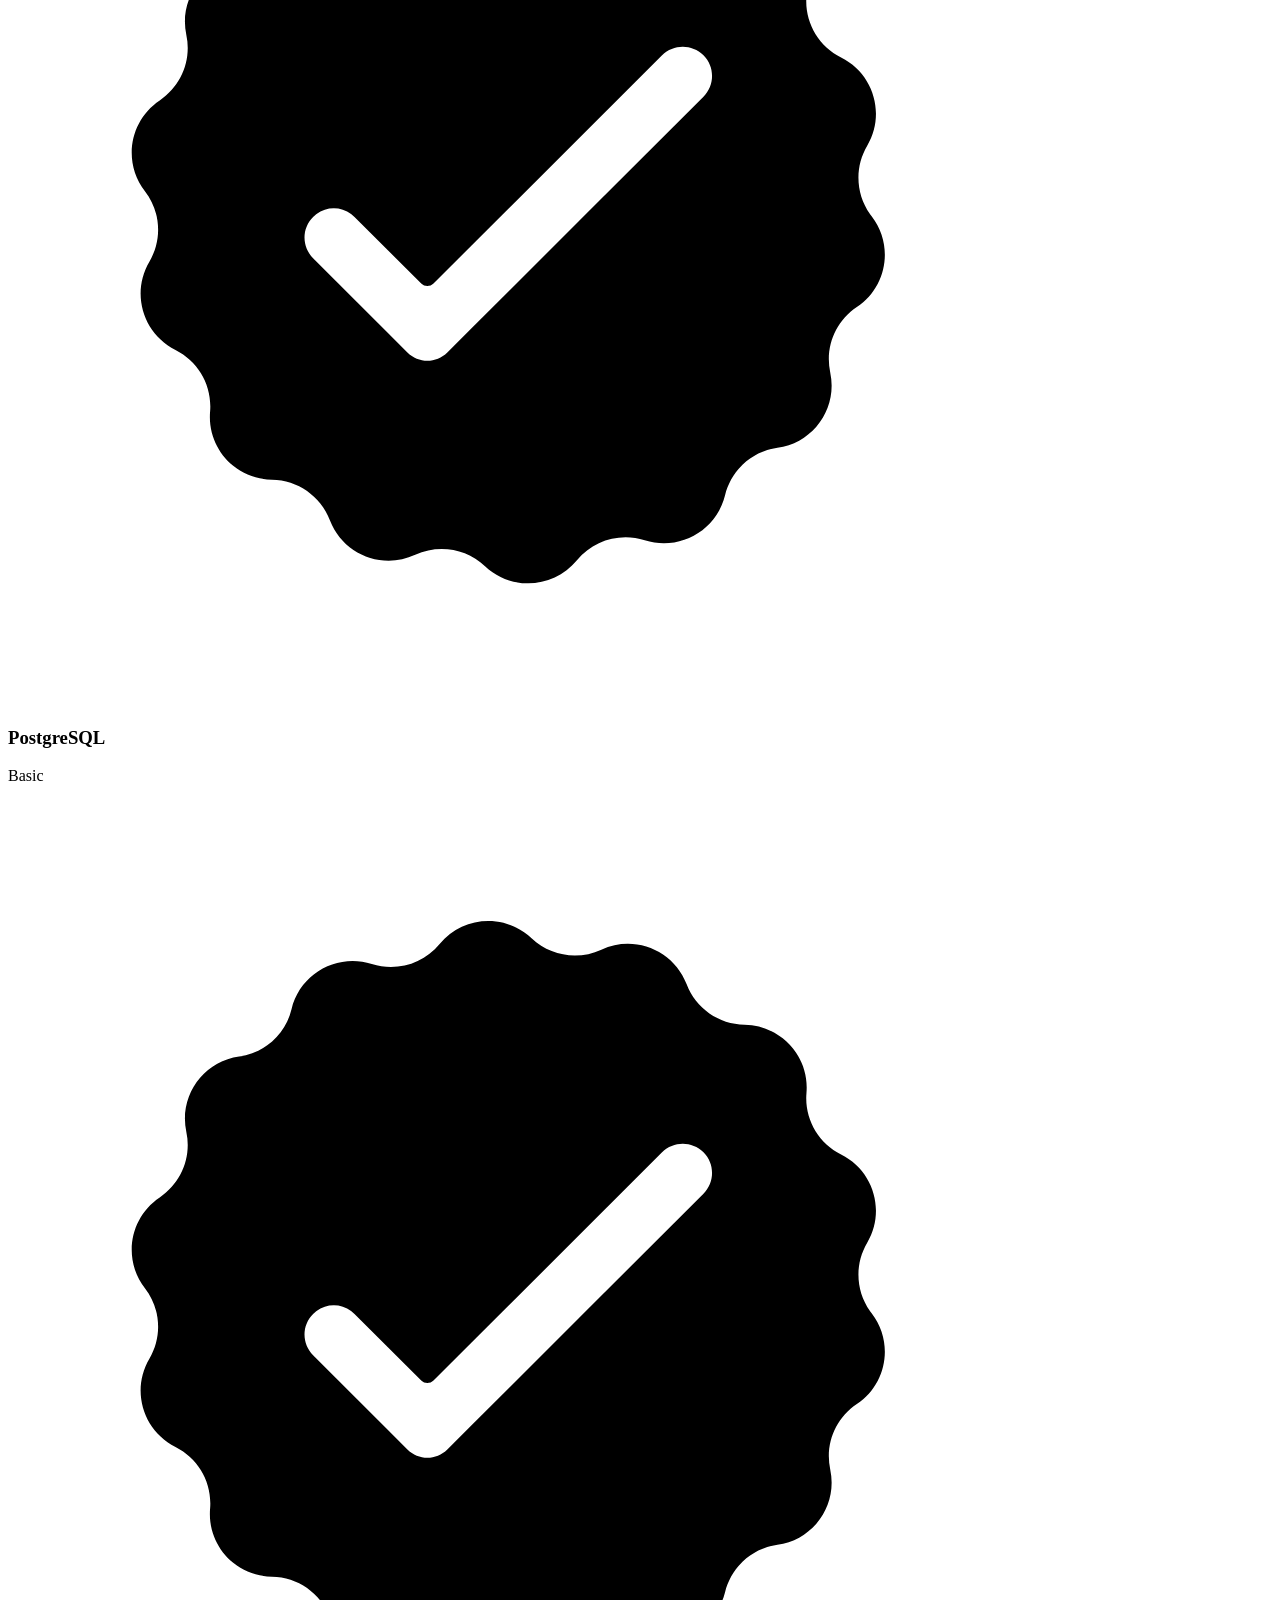
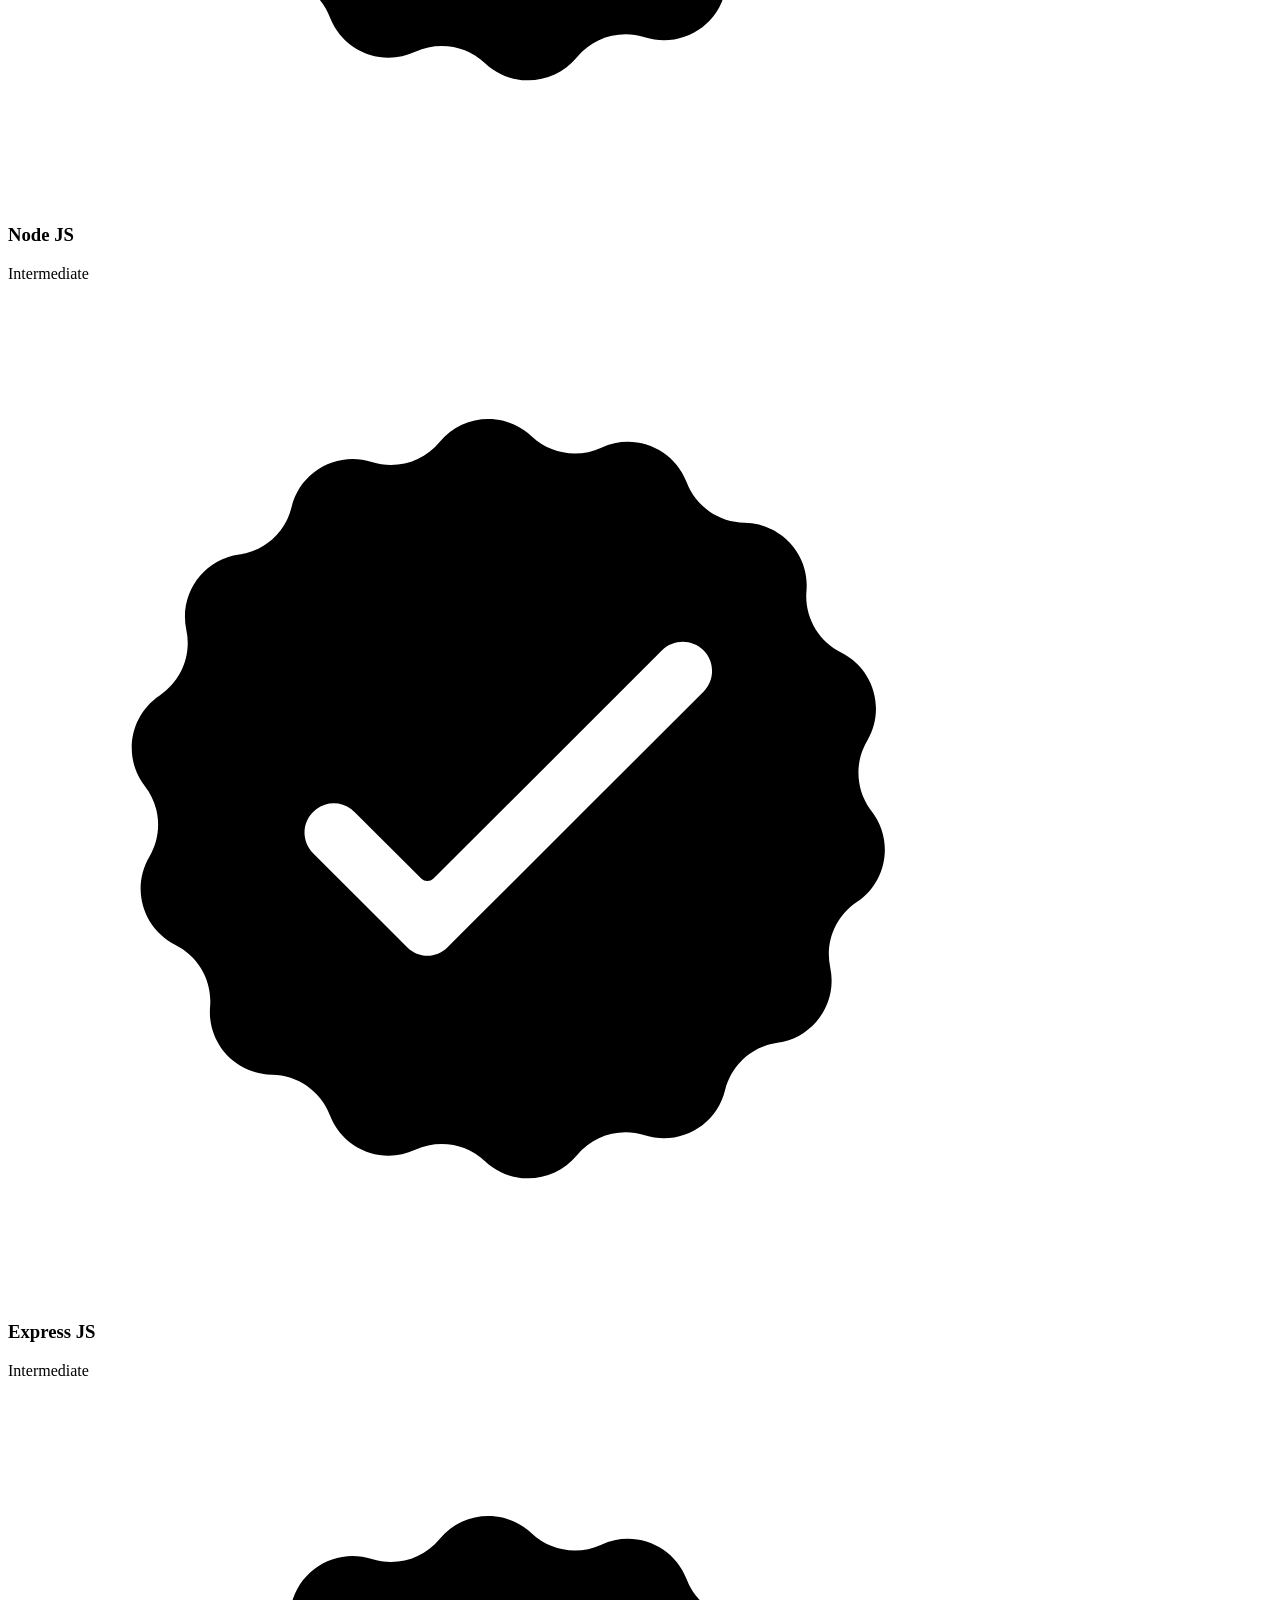
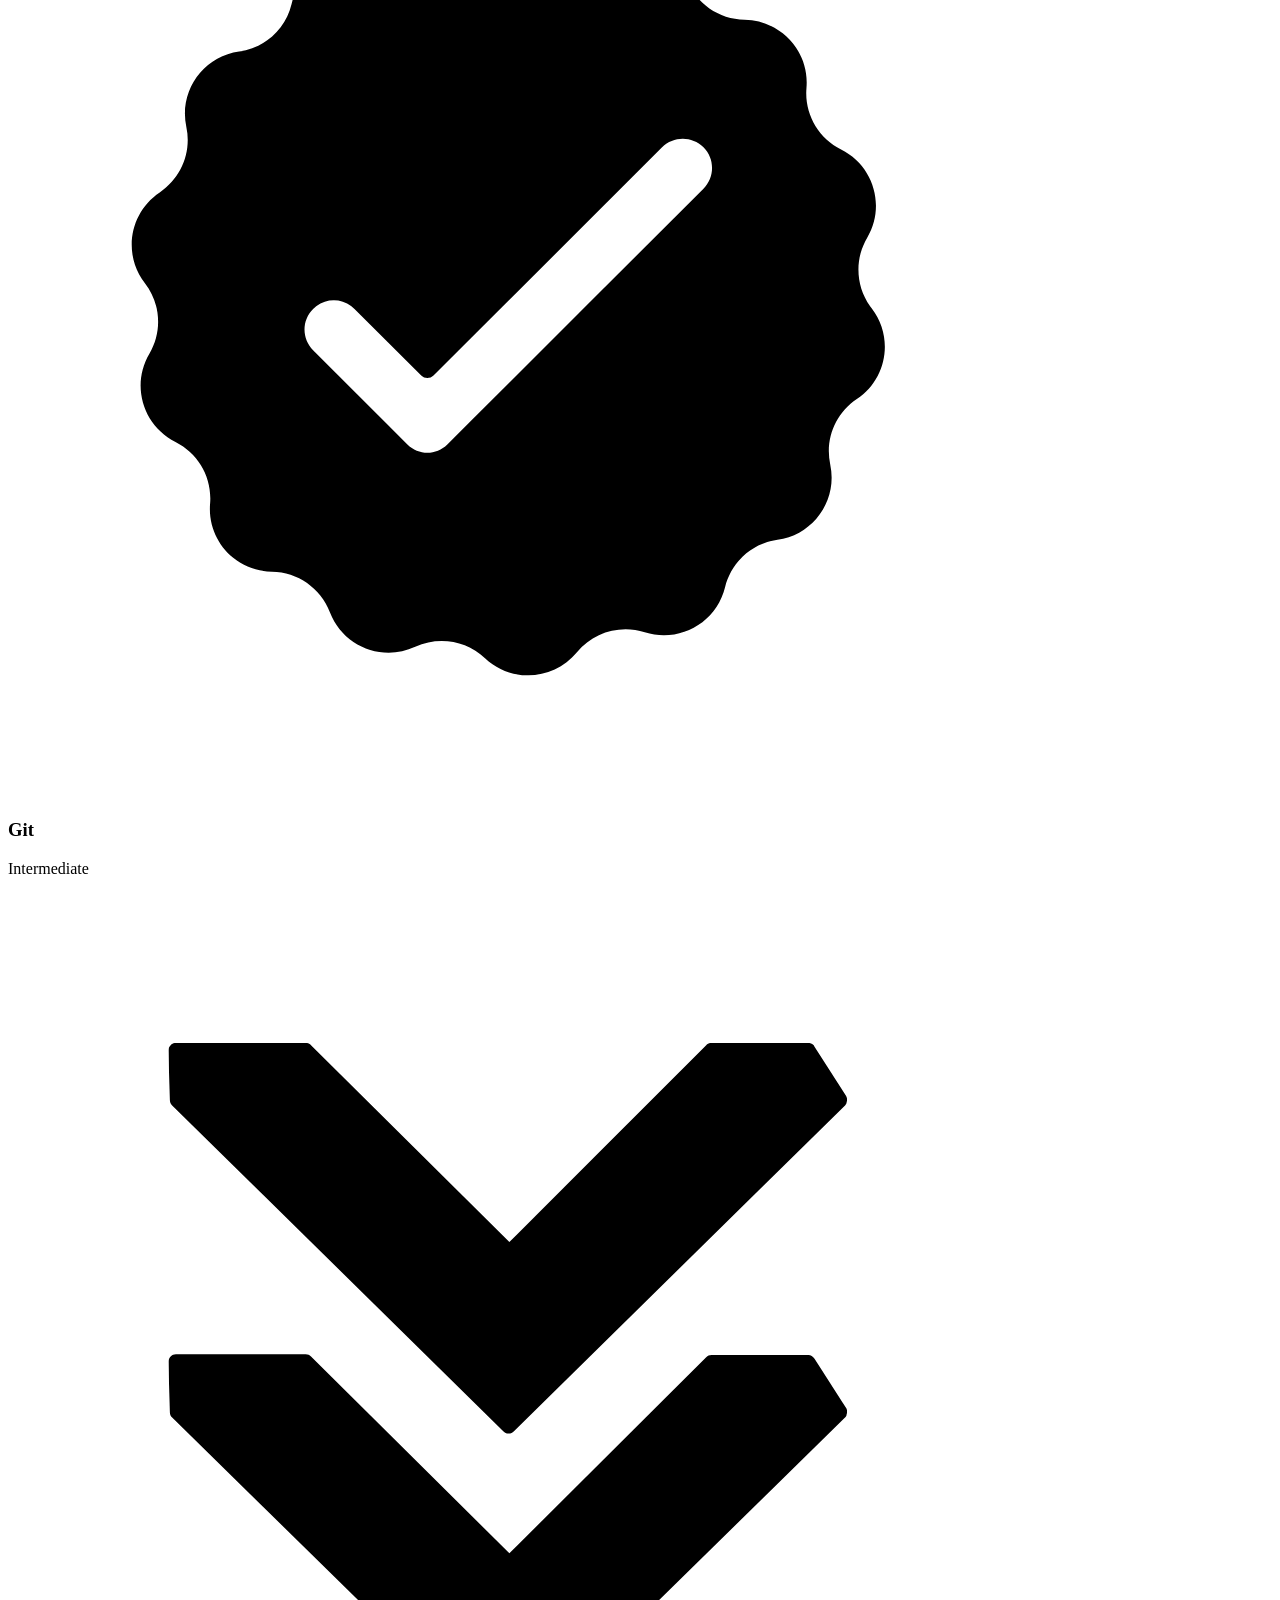
==== commit 351b0892: "update index.html" ====
--- a/index.html
+++ b/index.html
@@ -43,7 +43,7 @@
       <div class="section__text">
         <p class="section__text__p1">Hello, I'm</p>
         <h1 class="title">Bhaskar Dixit</h1>
-        <p class="section__text__p2">Frontend Developer</p>
+        <p class="section__text__p2">Full Stack Developer</p>
         <div class="btn-container">
           <button
             class="btn btn-color-2"
@@ -91,7 +91,7 @@
                 class="icon"
               />
               <h3>Experience</h3>
-              <p>2+ years <br />Frontend Development</p>
+              <p>5+ years <br />Full Stack Development</p>
             </div>
             <div class="details-container">
               <img
@@ -100,17 +100,13 @@
                 class="icon"
               />
               <h3>Education</h3>
-              <p>B.Sc. Bachelors Degree<br />M.Sc. Masters Degree</p>
+              <p>B.E. Computer Science Bachelors Degree<br />Mumbai University</p>
+              <p>B.E. Computer Science Bachelors Degree<br />Mumbai University</p>
             </div>
           </div>
           <div class="text-container">
             <p>
-              Lorem ipsum dolor sit amet consectetur adipisicing elit. Hic quis
-              reprehenderit et laborum, rem, dolore eum quod voluptate
-              exercitationem nobis, nihil esse debitis maxime facere minus sint
-              delectus velit in eos quo officiis explicabo deleniti dignissimos.
-              Eligendi illum libero dolorum cum laboriosam corrupti quidem,
-              reiciendis ea magnam? Nulla, impedit fuga!
+              Seasoned, forward-looking Software Engineer with 5+ years' background in creating and executing innovative software solutions to enhance business productivity. Reliable team player offering exceptional analytical and problem management skills and the important ability to think critically and solve complex problems. Consistently recognized as a hands-on and competent leader, skilled at coordinating cross-functional teams in a fast-paced, deadline-driven environment to steer timely project completion within budgetary constraints.
             </p>
           </div>
         </div>
@@ -375,7 +371,7 @@
           </ul>
         </div>
       </nav>
-      <p>Copyright &#169; 2023 John Doe. All Rights Reserved.</p>
+      <p>Copyright &#169; 2024 Bhaskar Dixit. All Rights Reserved.</p>
     </footer>
     <script src="script.js"></script>
   </body>
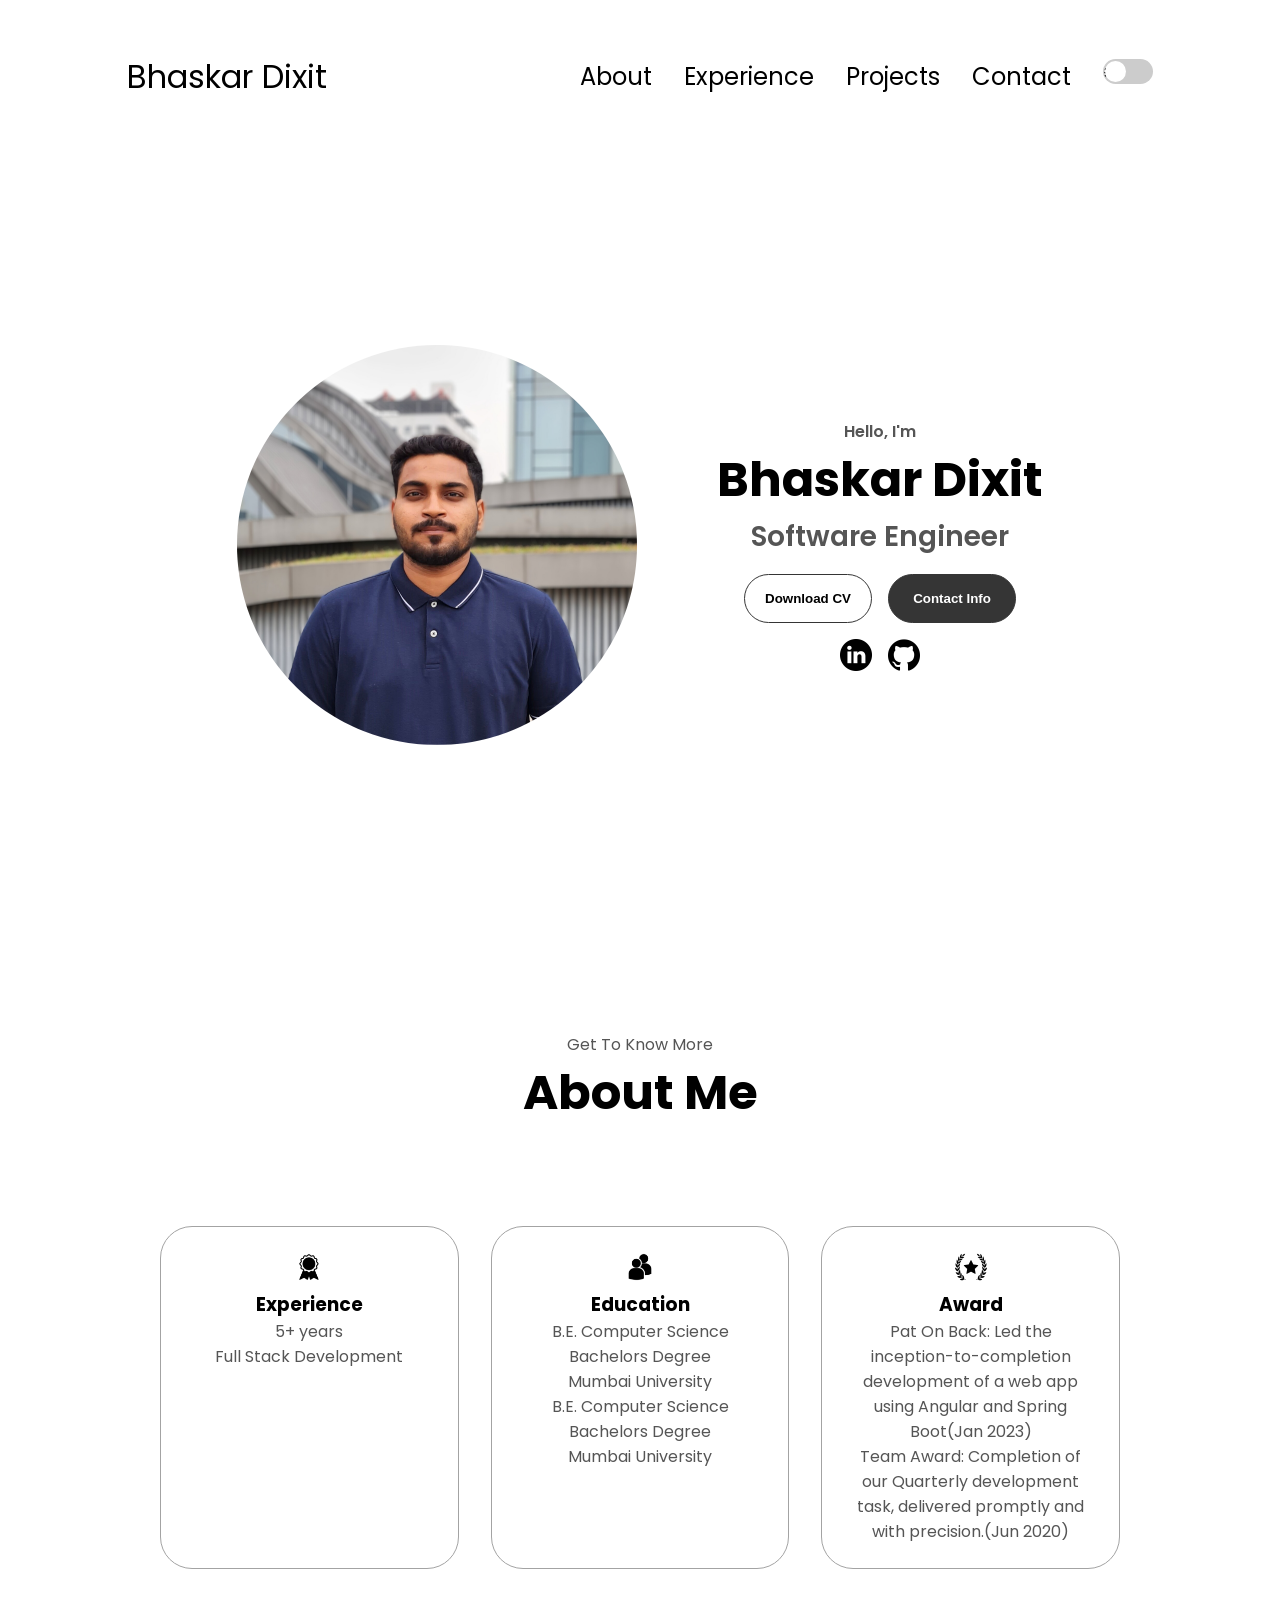
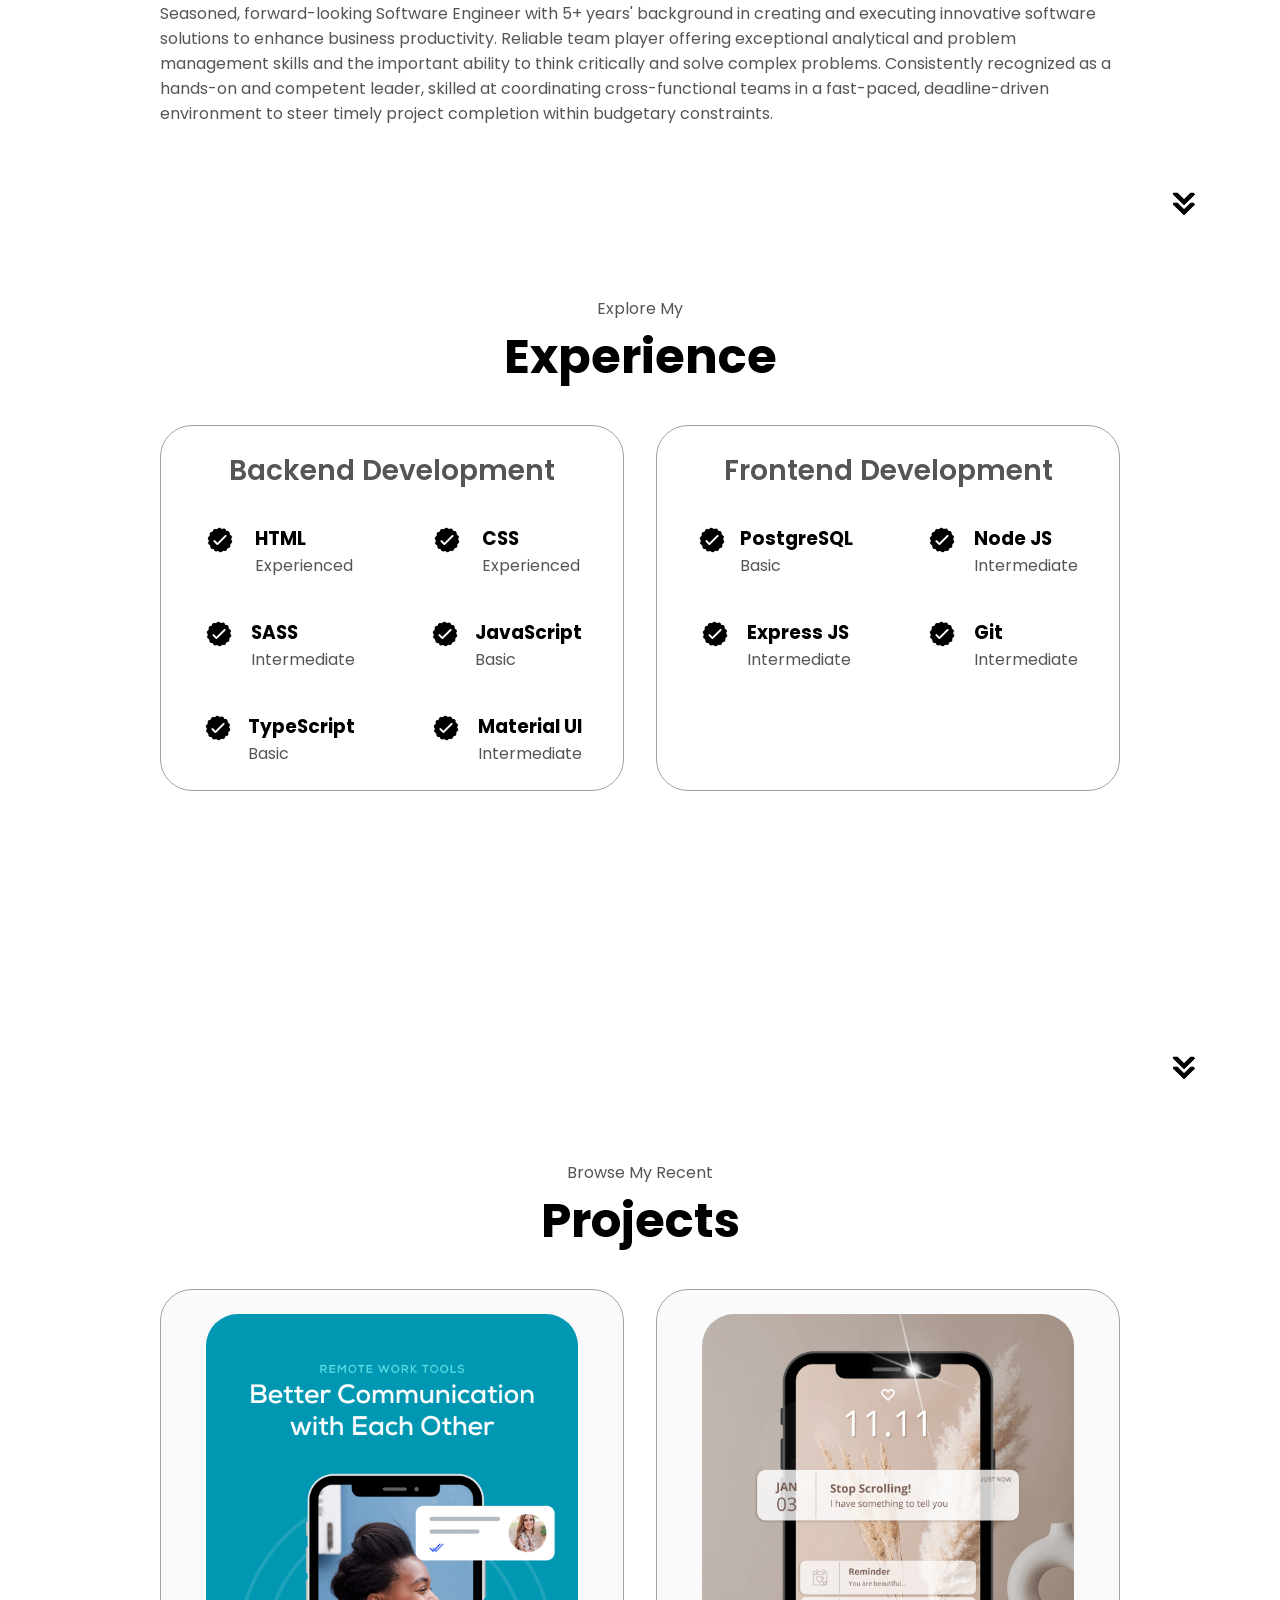
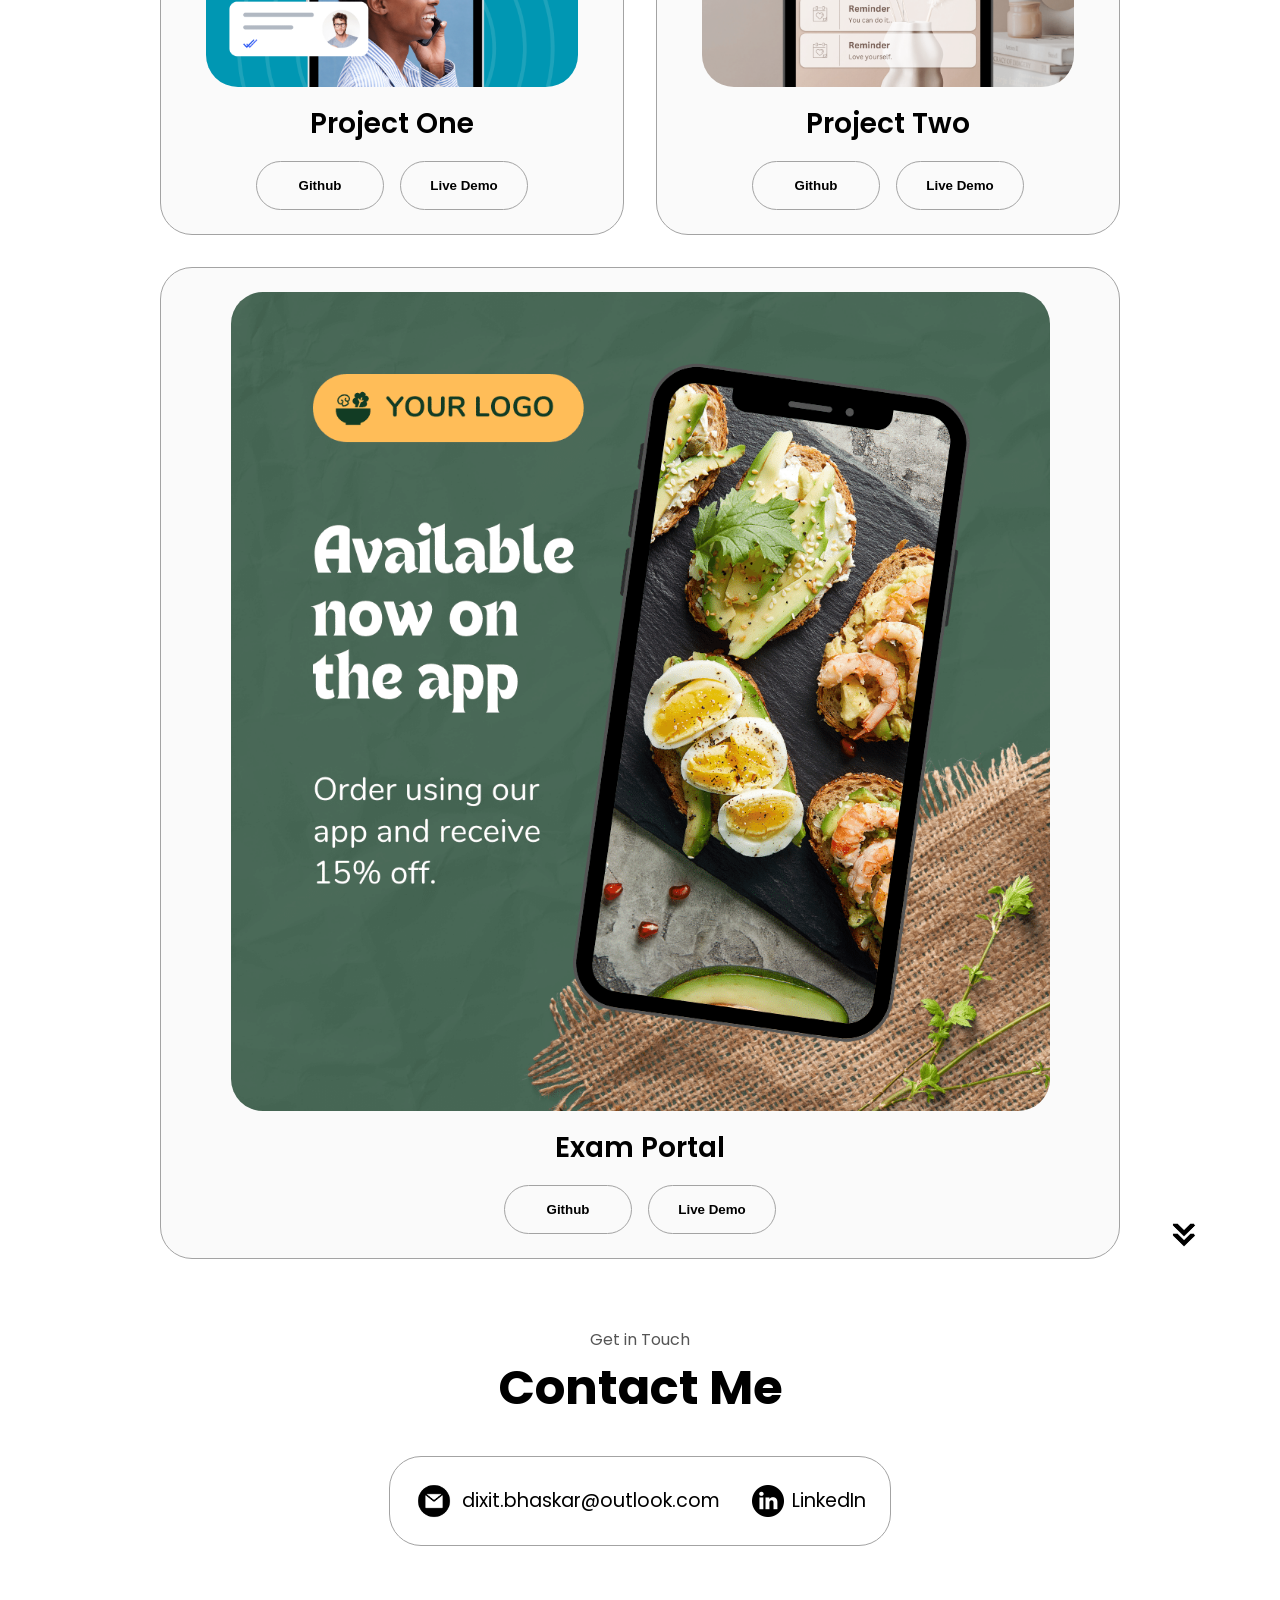
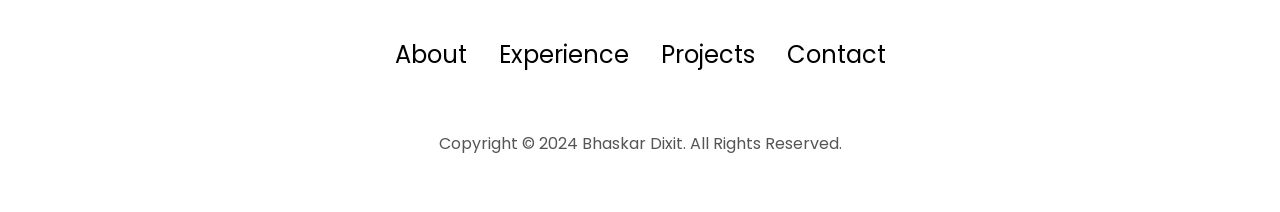
==== commit 946059a5: "fix the UI" ====
--- a/index.html
+++ b/index.html
@@ -7,6 +7,7 @@
     <title>My Portfolio</title>
     <link rel="stylesheet" href="style.css" />
     <link rel="stylesheet" href="mediaqueries.css" />
+    <link rel="stylesheet" href="./src/themeToggle/themeToggleButton.css" />
   </head>
   <body>
     <nav id="desktop-nav">
@@ -17,6 +18,18 @@
           <li><a href="#experience">Experience</a></li>
           <li><a href="#projects">Projects</a></li>
           <li><a href="#contact">Contact</a></li>
+          <li>
+            <div class="toggle-container">
+              <button id="darkModeToggle" class="toggle-button">
+                <svg class="sun" xmlns="http://www.w3.org/2000/svg" viewBox="0 0 24 24" fill="currentColor">
+                  <path d="M12 4.5V3a1 1 0 00-2 0v1.5a1 1 0 102 0zM12 21v-1.5a1 1 0 10-2 0V21a1 1 0 102 0zM4.5 12H3a1 1 0 100 2h1.5a1 1 0 100-2zM21 12h-1.5a1 1 0 100 2H21a1 1 0 100-2zM5.637 5.637a1 1 0 00-1.414 0l-1.06 1.06a1 1 0 101.414 1.415l1.06-1.06a1 1 0 000-1.415zM19.363 19.363a1 1 0 00-1.414 0l-1.06 1.06a1 1 0 001.414 1.415l1.06-1.06a1 1 0 000-1.415zM5.637 18.364l-1.06-1.06a1 1 0 00-1.415 1.415l1.06 1.06a1 1 0 001.415-1.415zM19.363 5.636l-1.06-1.06a1 1 0 00-1.415 1.414l1.06 1.06a1 1 0 001.415-1.414zM12 8a4 4 0 110 8 4 4 0 010-8z"/>
+                </svg>
+                <svg class="moon" xmlns="http://www.w3.org/2000/svg" viewBox="0 0 24 24" fill="currentColor">
+                  <path d="M21.752 15.002a9.993 9.993 0 01-9.75 7.998 9.99 9.99 0 01-9.505-6.92 10.029 10.029 0 0012.955-12.955 9.99 9.99 0 016.92 9.505 9.993 9.993 0 01-.62 2.372zM12 2c-5.516 0-10 4.484-10 10s4.484 10 10 10c5.415 0 9.804-4.325 9.996-9.726A11.993 11.993 0 0012 2z"/>
+                </svg>
+              </button>
+            </div>
+          </li>
         </ul>
       </div>
     </nav>
@@ -43,11 +56,11 @@
       <div class="section__text">
         <p class="section__text__p1">Hello, I'm</p>
         <h1 class="title">Bhaskar Dixit</h1>
-        <p class="section__text__p2">Full Stack Developer</p>
+        <p class="section__text__p2">Software Engineer</p>
         <div class="btn-container">
           <button
             class="btn btn-color-2"
-            onclick="window.open('./assets/resume-example.pdf')"
+            onclick="window.open('./assets/Bhaskar_Dixit_Resume.pdf')"
           >
             Download CV
           </button>
@@ -75,13 +88,13 @@
       <p class="section__text__p1">Get To Know More</p>
       <h1 class="title">About Me</h1>
       <div class="section-container">
-        <div class="section__pic-container">
+        <!-- <div class="section__pic-container">
           <img
             src="./assets/about-pic.png"
             alt="Profile picture"
             class="about-pic"
           />
-        </div>
+        </div> -->
         <div class="about-details-container">
           <div class="about-containers">
             <div class="details-container">
@@ -102,6 +115,16 @@
               <h3>Education</h3>
               <p>B.E. Computer Science Bachelors Degree<br />Mumbai University</p>
               <p>B.E. Computer Science Bachelors Degree<br />Mumbai University</p>
+            </div>
+            <div class="details-container">
+              <img
+                src="./assets/award.png"
+                alt="Award icon"
+                class="icon"
+              />
+              <h3>Award</h3>
+              <p>Pat On Back: Led the inception-to-completion development of a web app using Angular and Spring Boot(Jan 2023)</p>
+              <p>Team Award: Completion of our Quarterly development task, delivered promptly and with precision.(Jun 2020)</p>
             </div>
           </div>
           <div class="text-container">
@@ -118,13 +141,14 @@
         onclick="location.href='./#experience'"
       />
     </section>
+
     <section id="experience">
       <p class="section__text__p1">Explore My</p>
       <h1 class="title">Experience</h1>
       <div class="experience-details-container">
         <div class="about-containers">
           <div class="details-container">
-            <h2 class="experience-sub-title">Frontend Development</h2>
+            <h2 class="experience-sub-title">Backend Development</h2>
             <div class="article-container">
               <article>
                 <img
@@ -243,6 +267,7 @@
               </article>
             </div>
           </div>
+          
         </div>
       </div>
       <img
@@ -252,6 +277,7 @@
         onclick="location.href='./#projects'"
       />
     </section>
+
     <section id="projects">
       <p class="section__text__p1">Browse My Recent</p>
       <h1 class="title">Projects</h1>
@@ -313,17 +339,17 @@
                 class="project-img"
               />
             </div>
-            <h2 class="experience-sub-title project-title">Project Three</h2>
+            <h2 class="experience-sub-title project-title">Exam Portal</h2>
             <div class="btn-container">
               <button
                 class="btn btn-color-2 project-btn"
-                onclick="location.href='https://github.com/'"
+                onclick="location.href='https://github.com/devBhaskar98/Exam-Portal'"
               >
                 Github
               </button>
               <button
                 class="btn btn-color-2 project-btn"
-                onclick="location.href='https://github.com/'"
+                onclick="location.href='https://github.com/devBhaskar98/Exam-Portal'"
               >
                 Live Demo
               </button>
@@ -338,6 +364,7 @@
         onclick="location.href='./#contact'"
       />
     </section>
+
     <section id="contact">
       <p class="section__text__p1">Get in Touch</p>
       <h1 class="title">Contact Me</h1>
@@ -360,6 +387,7 @@
         </div>
       </div>
     </section>
+
     <footer>
       <nav>
         <div class="nav-links-container">
@@ -374,5 +402,6 @@
       <p>Copyright &#169; 2024 Bhaskar Dixit. All Rights Reserved.</p>
     </footer>
     <script src="script.js"></script>
+    <script src="./src/themeToggle/themeToggleButton.js"></script>
   </body>
 </html>
--- a/style.css
+++ b/style.css
@@ -0,0 +1,438 @@
+/* GENERAL */
+
+@import url("https://fonts.googleapis.com/css2?family=Poppins:wght@300;400;500;600&display=swap");
+
+* {
+  margin: 0;
+  padding: 0;
+}
+
+body {
+  font-family: "Poppins", sans-serif;
+}
+
+html {
+  scroll-behavior: smooth;
+}
+
+p {
+  color: rgb(85, 85, 85);
+}
+
+/* TRANSITION */
+
+a,
+.btn {
+  transition: all 300ms ease;
+}
+
+/* DESKTOP NAV */
+
+nav,
+.nav-links {
+  display: flex;
+}
+
+nav {
+  justify-content: space-around;
+  align-items: center;
+  height: 17vh;
+}
+
+.nav-links {
+  gap: 2rem;
+  list-style: none;
+  font-size: 1.5rem;
+}
+
+a {
+  color: black;
+  text-decoration: none;
+  text-decoration-color: white;
+}
+
+a.dark-mode {
+  color: white;
+  text-decoration: none;
+  text-decoration-color: white;
+}
+
+a:hover {
+  color: grey;
+  text-decoration: underline;
+  text-underline-offset: 1rem;
+  text-decoration-color: rgb(181, 181, 181);
+}
+
+.logo {
+  font-size: 2rem;
+}
+
+.logo:hover {
+  cursor: default;
+}
+
+/* HAMBURGER MENU */
+
+#hamburger-nav {
+  display: none;
+}
+
+.hamburger-menu {
+  position: relative;
+  display: inline-block;
+}
+
+.hamburger-icon {
+  display: flex;
+  flex-direction: column;
+  justify-content: space-between;
+  height: 24px;
+  width: 30px;
+  cursor: pointer;
+}
+
+.hamburger-icon span {
+  width: 100%;
+  height: 2px;
+  background-color: black;
+  transition: all 0.3 ease-in-out;
+}
+
+.menu-links {
+  position: absolute;
+  top: 100%;
+  right: 0;
+  background-color: white;
+  width: fit-content;
+  max-height: 0;
+  overflow: hidden;
+  transition: all 0.3 ease-in-out;
+}
+
+.menu-links a {
+  display: block;
+  padding: 10px;
+  text-align: center;
+  font-size: 1.5rem;
+  color: black;
+  text-decoration: none;
+  transition: all 0.3 ease-in-out;
+}
+
+.menu-links li {
+  list-style: none;
+}
+
+.menu-links.open {
+  max-height: 300px;
+}
+
+.hamburger-icon.open span:first-child {
+  transform: rotate(45deg) translate(10px, 5px);
+}
+
+.hamburger-icon.open span:nth-child(2) {
+  opacity: 0;
+}
+
+.hamburger-icon.open span:last-child {
+  transform: rotate(-45deg) translate(10px, -5px);
+}
+
+.hamburger-icon span:first-child {
+  transform: none;
+}
+
+.hamburger-icon span:first-child {
+  opacity: 1;
+}
+
+.hamburger-icon span:first-child {
+  transform: none;
+}
+
+/* SECTIONS */
+
+section {
+  padding-top: 4vh;
+  height: 96vh;
+  margin: 0 10rem;
+  box-sizing: border-box;
+  min-height: fit-content;
+}
+
+.section-container {
+  display: flex;
+}
+
+/* PROFILE SECTION */
+
+#profile {
+  display: flex;
+  justify-content: center;
+  gap: 5rem;
+  height: 80vh;
+}
+
+.section__pic-container {
+  display: flex;
+  height: 400px;
+  width: 400px;
+  margin: auto 0;
+}
+
+.section__text {
+  align-self: center;
+  text-align: center;
+}
+
+.section__text p {
+  font-weight: 600;
+}
+
+.section__text__p1 {
+  text-align: center;
+}
+
+.section__text__p2 {
+  font-size: 1.75rem;
+  margin-bottom: 1rem;
+}
+
+.title {
+  font-size: 3rem;
+  text-align: center;
+}
+
+#socials-container {
+  display: flex;
+  justify-content: center;
+  margin-top: 1rem;
+  gap: 1rem;
+}
+
+/* ICONS */
+
+.icon {
+  cursor: pointer;
+  height: 2rem;
+}
+
+/* BUTTONS */
+
+.btn-container {
+  display: flex;
+  justify-content: center;
+  gap: 1rem;
+}
+
+.btn {
+  font-weight: 600;
+  transition: all 300ms ease;
+  padding: 1rem;
+  width: 8rem;
+  border-radius: 2rem;
+}
+
+.btn-color-1,
+.btn-color-2 {
+  border: rgb(53, 53, 53) 0.1rem solid;
+}
+
+.btn-color-1:hover,
+.btn-color-2:hover {
+  cursor: pointer;
+}
+
+.btn-color-1,
+.btn-color-2:hover {
+  background: rgb(53, 53, 53);
+  color: white;
+}
+
+.btn-color-1:hover {
+  background: rgb(0, 0, 0);
+}
+
+.btn-color-2 {
+  background: none;
+}
+
+.btn-color-2:hover {
+  border: rgb(255, 255, 255) 0.1rem solid;
+}
+
+.btn-container {
+  gap: 1rem;
+}
+
+/* ABOUT SECTION */
+
+#about {
+  position: relative;
+}
+
+.about-containers {
+  gap: 2rem;
+  margin-bottom: 2rem;
+  margin-top: 2rem;
+}
+
+.about-details-container {
+  justify-content: center;
+  flex-direction: column;
+}
+
+.about-containers,
+.about-details-container {
+  display: flex;
+}
+
+.about-pic {
+  border-radius: 2rem;
+}
+
+.arrow {
+  position: absolute;
+  right: -5rem;
+  bottom: 2.5rem;
+}
+
+.details-container {
+  padding: 1.5rem;
+  flex: 1;
+  background: white;
+  border-radius: 2rem;
+  border: rgb(53, 53, 53) 0.1rem solid;
+  border-color: rgb(163, 163, 163);
+  text-align: center;
+}
+
+.section-container {
+  gap: 4rem;
+  height: 80%;
+}
+
+.section__pic-container {
+  height: 400px;
+  width: 400px;
+  margin: auto 0;
+}
+
+/* EXPERIENCE SECTION */
+
+#experience {
+  position: relative;
+}
+
+.experience-sub-title {
+  color: rgb(85, 85, 85);
+  font-weight: 600;
+  font-size: 1.75rem;
+  margin-bottom: 2rem;
+}
+
+.experience-details-container {
+  display: flex;
+  justify-content: center;
+  flex-direction: column;
+}
+
+.article-container {
+  display: flex;
+  text-align: initial;
+  flex-wrap: wrap;
+  flex-direction: row;
+  gap: 2.5rem;
+  justify-content: space-around;
+}
+
+article {
+  display: flex;
+  width: 10rem;
+  justify-content: space-around;
+  gap: 0.5rem;
+}
+
+article .icon {
+  cursor: default;
+}
+
+/* PROJECTS SECTION */
+
+#projects {
+  position: relative;
+}
+
+.color-container {
+  border-color: rgb(163, 163, 163);
+  background: rgb(250, 250, 250);
+}
+
+.project-img {
+  border-radius: 2rem;
+  width: 90%;
+  height: 90%;
+}
+
+.project-title {
+  margin: 1rem;
+  color: black;
+}
+
+.project-btn {
+  color: black;
+  border-color: rgb(163, 163, 163);
+}
+
+/* CONTACT */
+
+#contact {
+  display: flex;
+  justify-content: center;
+  flex-direction: column;
+  height: 70vh;
+}
+
+.contact-info-upper-container {
+  display: flex;
+  justify-content: center;
+  border-radius: 2rem;
+  border: rgb(53, 53, 53) 0.1rem solid;
+  border-color: rgb(163, 163, 163);
+  background: (250, 250, 250);
+  margin: 2rem auto;
+  padding: 0.5rem;
+}
+
+.contact-info-container {
+  display: flex;
+  align-items: center;
+  justify-content: center;
+  gap: 0.5rem;
+  margin: 1rem;
+}
+
+.contact-info-container p {
+  font-size: larger;
+}
+
+.contact-icon {
+  cursor: default;
+}
+
+.email-icon {
+  height: 2.5rem;
+}
+
+/* FOOTER SECTION */
+
+footer {
+  height: 26vh;
+  margin: 0 1rem;
+}
+
+footer p {
+  text-align: center;
+}
--- a/src/themeToggle/themeToggleButton.css
+++ b/src/themeToggle/themeToggleButton.css
@@ -0,0 +1,76 @@
+body {
+    background-color: #ffffff;
+    color: #000000;
+    transition: background-color 0.3s, color 0.3s;
+  }
+
+  body.dark-mode {
+    background-color: #121212;
+    color: #ffffff;
+  }
+  
+  /* Toggle button styling */
+  .toggle-container {
+    display: flex;
+    justify-content: center;
+    align-items: center;
+    /* height: 100vh; */
+  }
+
+  .toggle-button {
+    appearance: none;
+    width: 50px;
+    height: 25px;
+    background-color: #ccc;
+    border-radius: 15px;
+    position: relative;
+    cursor: pointer;
+    outline: none;
+    border: none;
+    transition: background-color 0.3s;
+  }
+
+  .toggle-button::before {
+    content: '';
+    position: absolute;
+    top: 2px;
+    left: 2px;
+    width: 21px;
+    height: 21px;
+    background-color: #ffffff;
+    border-radius: 50%;
+    transition: transform 0.3s;
+    display: flex;
+    align-items: center;
+    justify-content: center;
+  }
+
+  .toggle-button.dark-mode {
+    background-color: #555;
+  }
+
+  .toggle-button.dark-mode::before {
+    transform: translateX(25px);
+    background-color: #000;
+  }
+
+  .toggle-button svg {
+    width: 14px;
+    height: 14px;
+  }
+
+  .toggle-button.dark-mode svg.sun {
+    display: none;
+  }
+
+  .toggle-button svg.moon {
+    display: none;
+  }
+
+  .toggle-button.dark-mode svg.moon {
+    display: block;
+  }
+
+  .toggle-button svg.sun {
+    display: block;
+  }
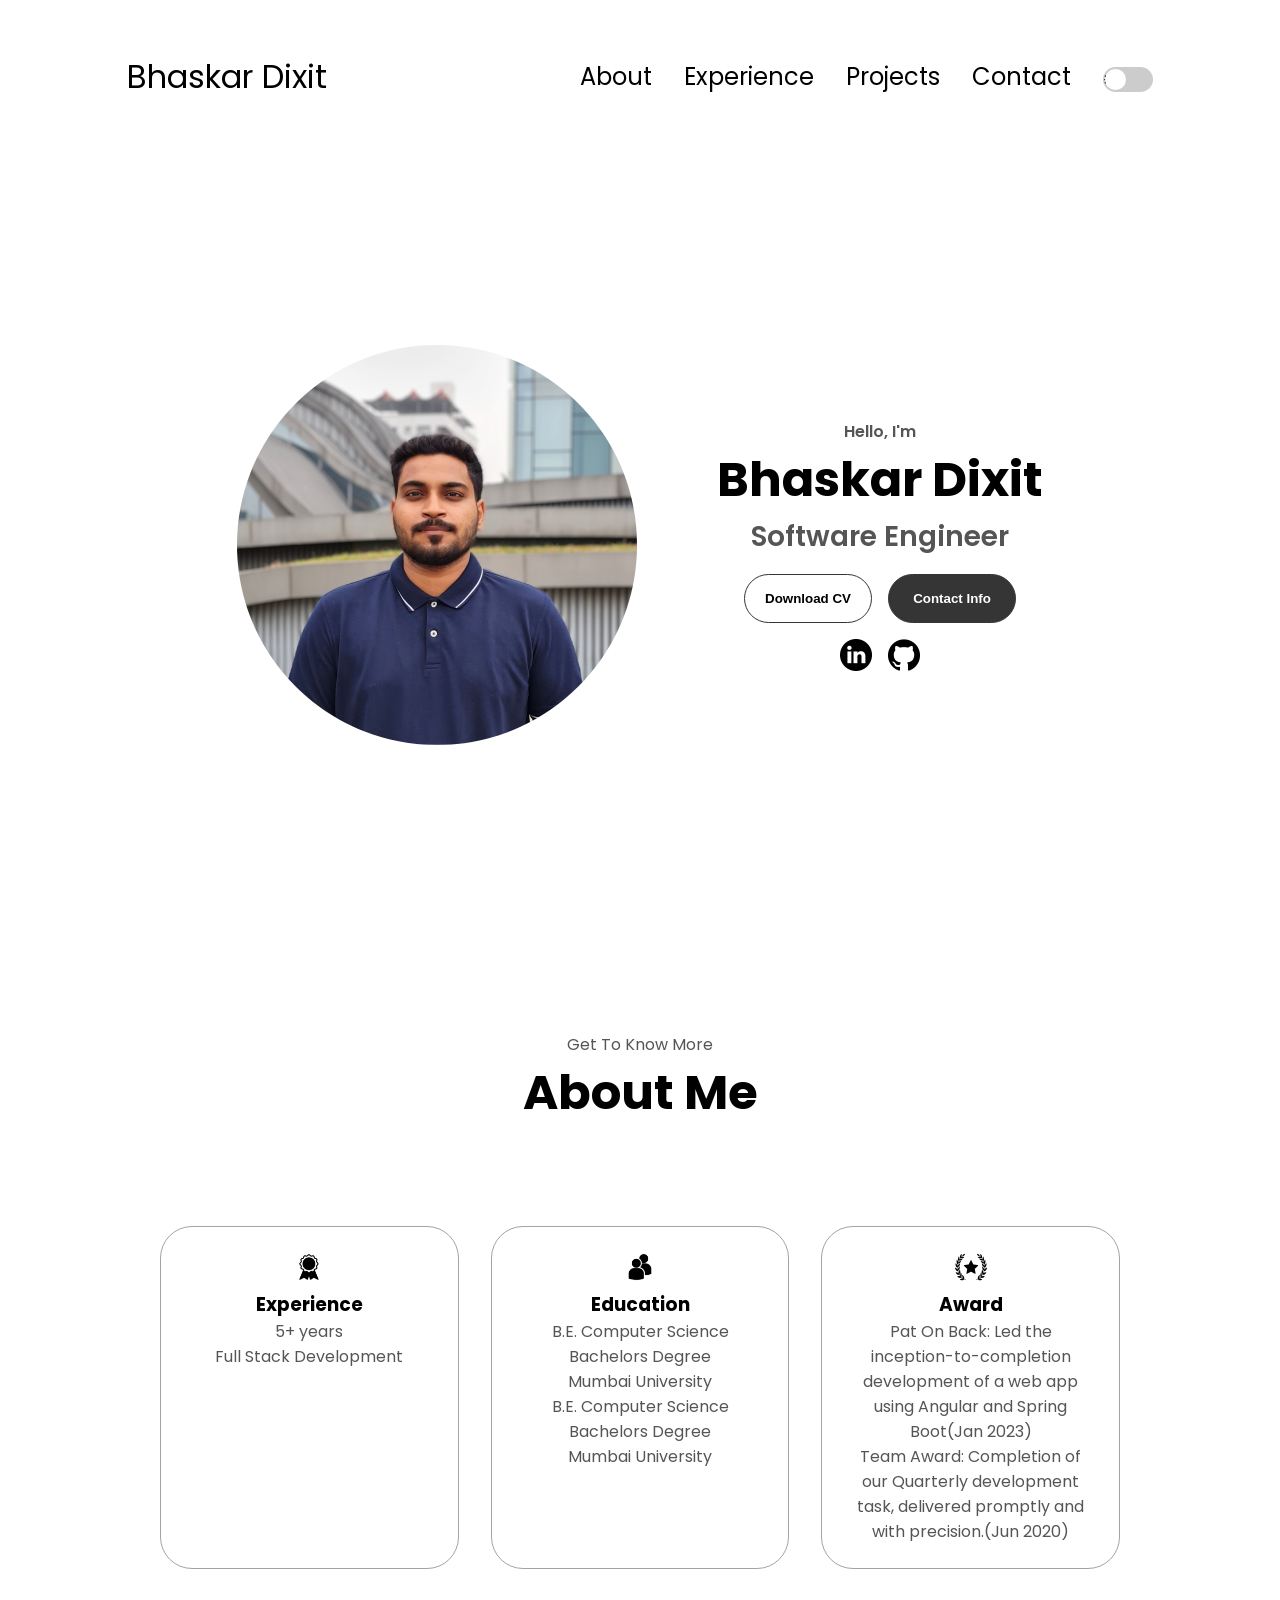
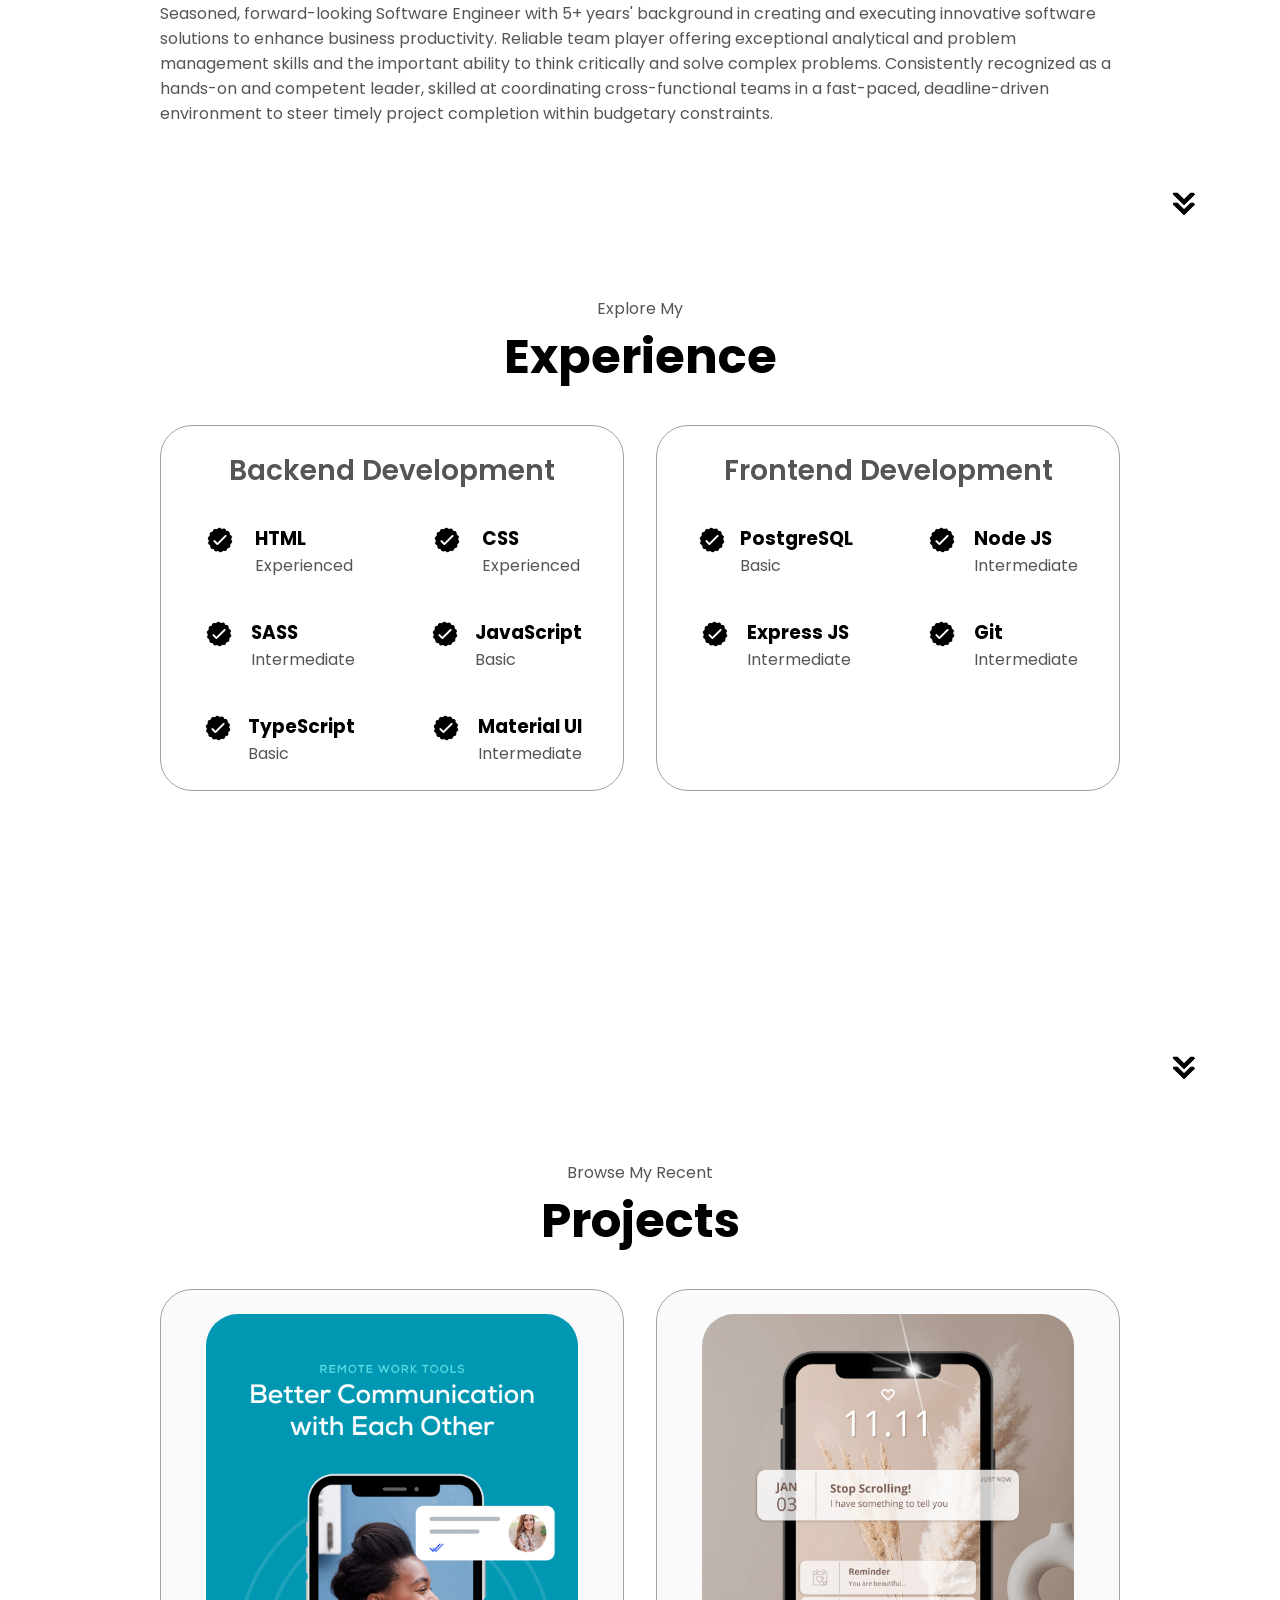
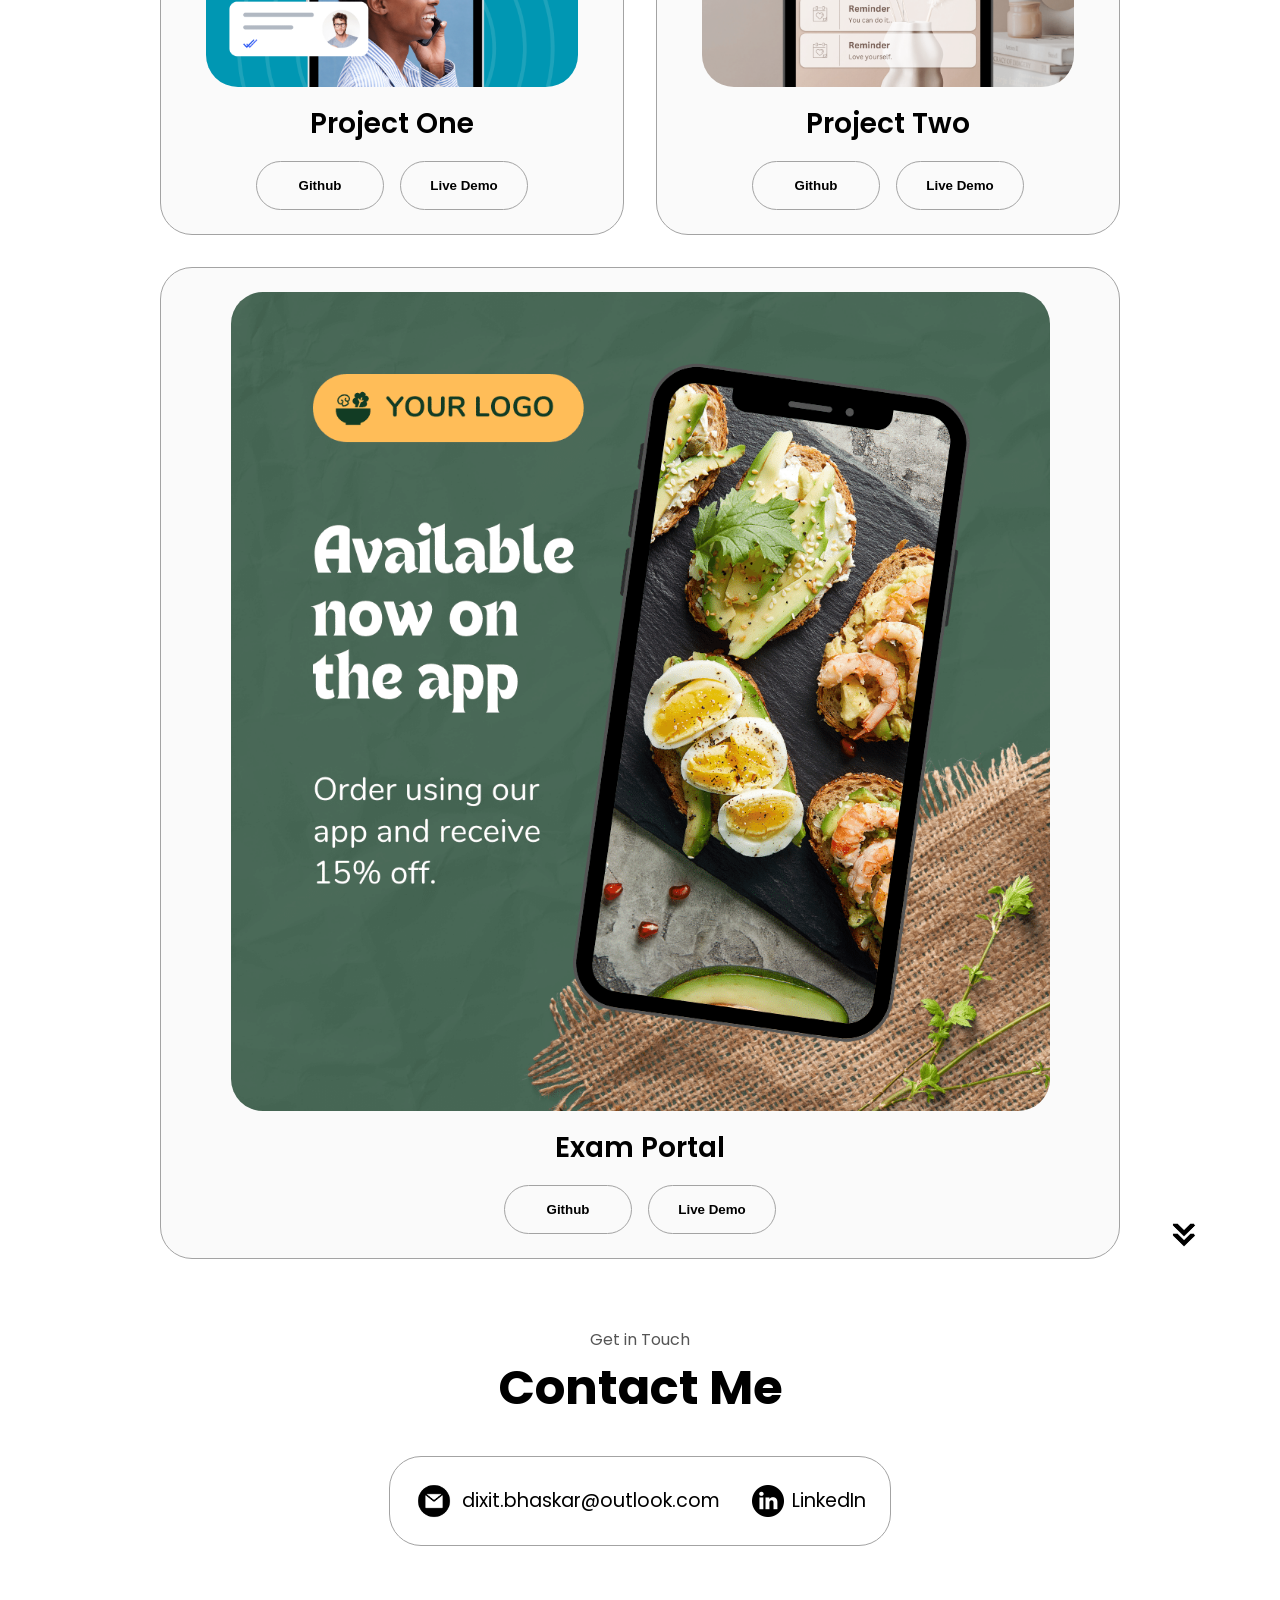
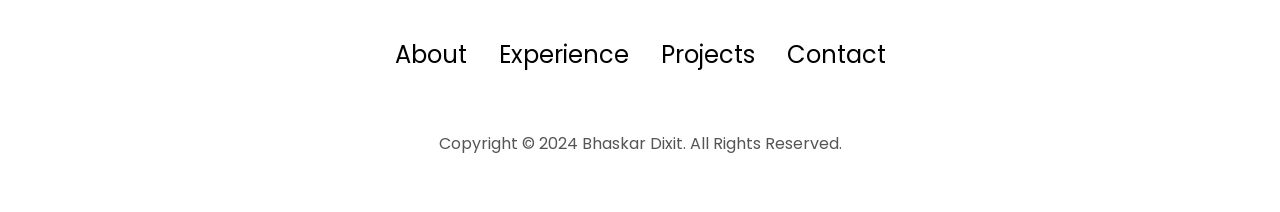
==== commit 9e556154: "feat: dark mode" ====
--- a/index.html
+++ b/index.html
@@ -49,6 +49,8 @@
         </div>
       </div>
     </nav>
+
+    <!-- PROFILE -->
     <section id="profile">
       <div class="section__pic-container">
         <img src="./assets/profile-pic.png" alt="John Doe profile picture" />
@@ -59,12 +61,12 @@
         <p class="section__text__p2">Software Engineer</p>
         <div class="btn-container">
           <button
-            class="btn btn-color-2"
+            class="btn action-button btn-color-2"
             onclick="window.open('./assets/Bhaskar_Dixit_Resume.pdf')"
           >
             Download CV
           </button>
-          <button class="btn btn-color-1" onclick="location.href='./#contact'">
+          <button class="btn  action-button btn-color-1" onclick="location.href='./#contact'">
             Contact Info
           </button>
         </div>
@@ -72,11 +74,13 @@
           <img
             src="./assets/linkedin.png"
             alt="My LinkedIn profile"
+            id="icoLinkedIn"
             class="icon"
             onclick="location.href='https://linkedin.com/'"
           />
           <img
             src="./assets/github.png"
+            id="icoGithub"
             alt="My Github profile"
             class="icon"
             onclick="location.href='https://github.com/'"
@@ -84,6 +88,8 @@
         </div>
       </div>
     </section>
+
+    <!-- ABOUT -->
     <section id="about">
       <p class="section__text__p1">Get To Know More</p>
       <h1 class="title">About Me</h1>
@@ -278,6 +284,8 @@
       />
     </section>
 
+    <!-- Projects -->
+
     <section id="projects">
       <p class="section__text__p1">Browse My Recent</p>
       <h1 class="title">Projects</h1>
@@ -365,6 +373,8 @@
       />
     </section>
 
+
+    <!-- Contact -->
     <section id="contact">
       <p class="section__text__p1">Get in Touch</p>
       <h1 class="title">Contact Me</h1>
@@ -372,6 +382,7 @@
         <div class="contact-info-container">
           <img
             src="./assets/email.png"
+            id="icoEmail"
             alt="Email icon"
             class="icon contact-icon email-icon"
           />
@@ -380,6 +391,7 @@
         <div class="contact-info-container">
           <img
             src="./assets/linkedin.png"
+            id="icoLinkedIn"
             alt="LinkedIn icon"
             class="icon contact-icon"
           />
--- a/style.css
+++ b/style.css
@@ -235,6 +235,14 @@
   border-radius: 2rem;
 }
 
+.action-button {
+  /* color: green; */
+}
+
+.action-button.dark-mode {
+  color: white;
+}
+
 .btn-color-1,
 .btn-color-2 {
   border: rgb(53, 53, 53) 0.1rem solid;
--- a/src/themeToggle/themeToggleButton.css
+++ b/src/themeToggle/themeToggleButton.css
@@ -8,12 +8,28 @@
     background-color: #121212;
     color: #ffffff;
   }
+
+ h3, h4, h5, h6 {
+    transition: color 0.3s;
+}
+ .dark-mode h3, 
+.dark-mode h4, .dark-mode h5, .dark-mode h6 {
+    color: Black;
+}
+
+.dark-mode a {
+  color: white;
+}
+
+
+  /*  */
   
   /* Toggle button styling */
   .toggle-container {
     display: flex;
     justify-content: center;
     align-items: center;
+    margin-top: 15%;
     /* height: 100vh; */
   }
 
